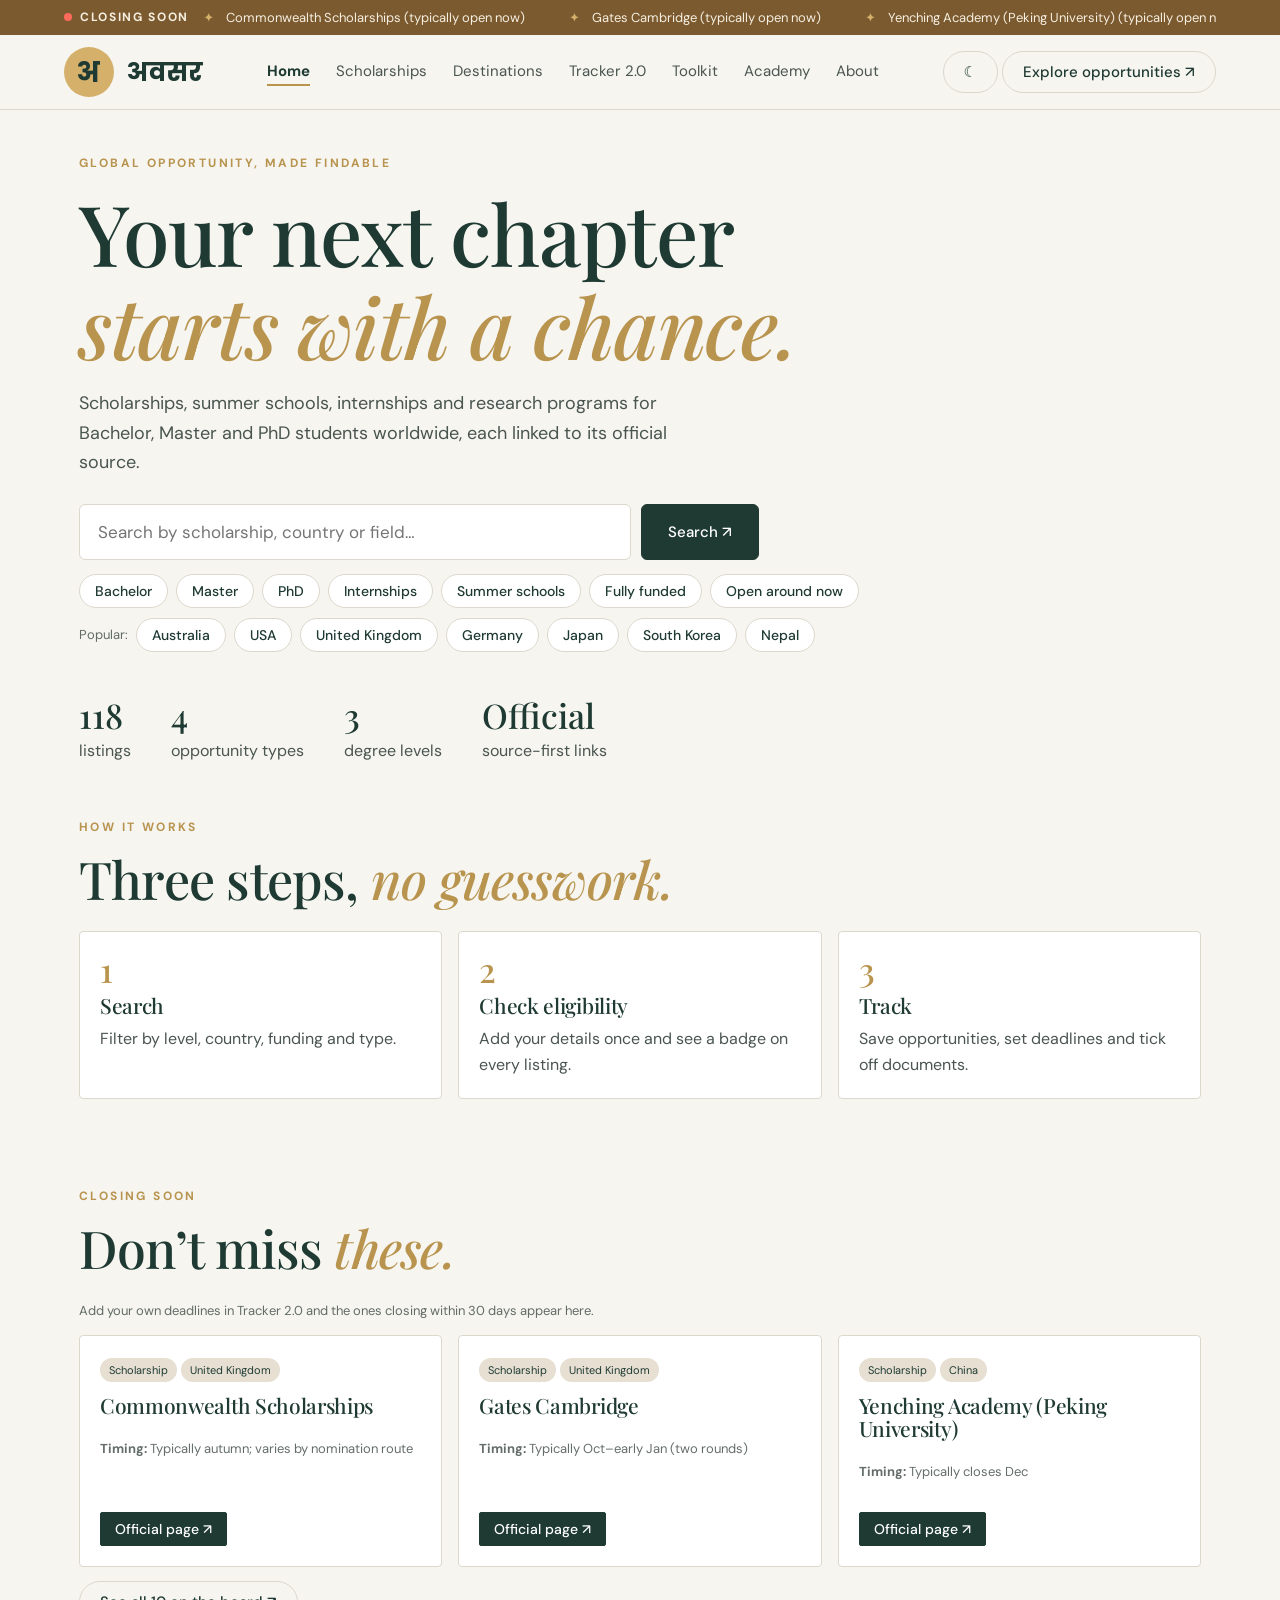
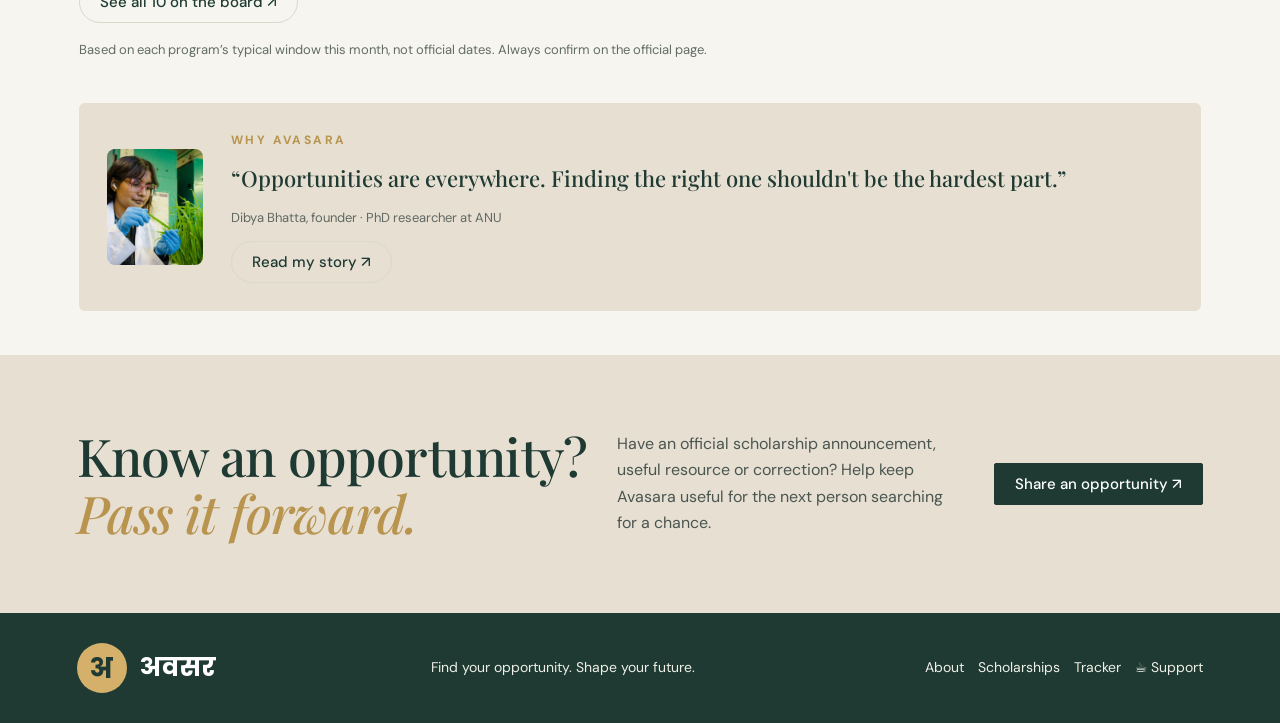
==== index.html @ f79c0e81 "Add files via upload" ====
<!DOCTYPE html>
<html lang="en"><head><meta charset="utf-8">
<meta name="viewport" content="width=device-width, initial-scale=1, viewport-fit=cover">
<meta name="description" content="Scholarships, summer schools, internships and research programs worldwide, linked to official sources.">
<meta name="theme-color" content="#1f3a33">
<meta property="og:title" content="Avasara — Find your opportunity">
<meta property="og:description" content="Scholarships, summer schools, internships and research programs worldwide, linked to official sources.">
<link rel="icon" href="data:image/svg+xml,%3Csvg xmlns=%27http://www.w3.org/2000/svg%27 viewBox=%270 0 100 100%27%3E%3Ccircle cx=%2750%27 cy=%2750%27 r=%2750%27 fill=%27%23d4b06a%27/%3E%3Ctext x=%2750%27 y=%2770%27 font-size=%2765%27 text-anchor=%27middle%27 fill=%27%231f3a33%27 font-weight=%27bold%27%3E%E0%A4%85%3C/text%3E%3C/svg%3E">
<title>Avasara — Find your opportunity</title>
<link rel="stylesheet" href="https://fonts.googleapis.com/css2?family=DM+Sans:wght@400;500;700&family=Playfair+Display:ital,wght@0,500;0,600;1,500;1,600&family=Poppins:wght@500;700&display=swap">
<link rel="stylesheet" href="style.css"></head>
<body data-page="home">
<script>
/*
 * Shared page frame: the "Closing soon" bar, header and footer.
 * Every page loads this file, so the menu is defined in one place.
 * To add a page, add a row to PAGES and create the matching .html file.
 */
(() => {
  const PAGES = [
    ["index.html", "Home", "home"],
    ["scholarships.html", "Scholarships", "scholarships"],
    ["destinations.html", "Destinations", "destinations"],
    ["tracker.html", "Tracker 2.0", "tracker"],
    ["toolkit.html", "Toolkit", "toolkit"],
    ["academy.html", "Academy", "academy"],
    ["about.html", "About", "about"],
  ];
  const current = document.body.dataset.page;
  const nav = PAGES.map(([href, label, key]) => `<a href="${href}"${key === current ? ' class="on" aria-current="page"' : ""}>${label}</a>`).join("");
  const logo = `<span class="mark">अ</span><span class="np">अवसर</span>`;

  document.body.insertAdjacentHTML("afterbegin", `
<div class="tick"><a href="index.html#soon"><span class="live"><i></i>Closing soon</span><span class="wrap"><span class="move" id="tickmove">Browse opportunities worldwide</span></span></a></div>
<header><a class="logo" href="index.html">${logo}</a>
<nav>${nav}</nav>
<span><button class="btn" id="th" aria-label="Toggle theme">☾</button> <a class="btn" href="scholarships.html">Explore opportunities ↗</a></span></header>`);

  document.addEventListener("DOMContentLoaded", () => {
    document.body.insertAdjacentHTML("beforeend", `
<footer><a class="logo" href="index.html" style="margin:0">${logo}</a><span>Find your opportunity. Shape your future.</span>
<span><a href="about.html">About</a><a href="scholarships.html">Scholarships</a><a href="tracker.html">Tracker</a><a href="https://buymeacoffee.com/dibyabhatta" target="_blank" rel="noopener">☕ Support</a></span></footer>`);
  });
})();
</script>
<div data-view="home">
<section><div class="eyebrow">Global opportunity, made findable</div>
<h1>Your next chapter<br><em>starts with a chance.</em></h1>
<p style="max-width:620px;font-size:18px">Scholarships, summer schools, internships and research programs for Bachelor, Master and PhD students worldwide, each linked to its official source.</p>
<form id="hform" class="hero-search" role="search"><input id="hq" type="search" placeholder="Search by scholarship, country or field…" aria-label="Search opportunities"><button class="btn dk" type="submit">Search ↗</button></form>
<div class="chips" aria-label="Quick filters">
<button class="chip" data-filter='{"level":"B"}'>Bachelor</button>
<button class="chip" data-filter='{"level":"M"}'>Master</button>
<button class="chip" data-filter='{"level":"P"}'>PhD</button>
<button class="chip" data-filter='{"type":"Internship"}'>Internships</button>
<button class="chip" data-filter='{"type":"Summer school"}'>Summer schools</button>
<button class="chip" data-filter='{"funding":"Fully funded"}'>Fully funded</button>
<button class="chip" data-filter='{"open":"1"}'>Open around now</button>
</div>
<div class="chips" aria-label="Popular destinations"><span class="note" style="align-self:center">Popular:</span>
<button class="chip" data-filter='{"country":"Australia"}'>Australia</button>
<button class="chip" data-filter='{"country":"USA"}'>USA</button>
<button class="chip" data-filter='{"country":"United Kingdom"}'>United Kingdom</button>
<button class="chip" data-filter='{"country":"Germany"}'>Germany</button>
<button class="chip" data-filter='{"country":"Japan"}'>Japan</button>
<button class="chip" data-filter='{"country":"South Korea"}'>South Korea</button>
<button class="chip" data-filter='{"country":"Nepal"}'>Nepal</button>
</div>
<div class="stats"><div><b id="n1">0</b>listings</div><div><b>4</b>opportunity types</div><div><b>3</b>degree levels</div><div><b>Official</b>source-first links</div></div></section>

<section style="padding-top:10px"><div class="eyebrow">How it works</div><h2>Three steps, <em>no guesswork.</em></h2><div class="grid steps">
<a class="card" href="scholarships.html"><span class="num">1</span><h3>Search</h3><p>Filter by level, country, funding and type.</p></a>
<a class="card" href="scholarships.html#match"><span class="num">2</span><h3>Check eligibility</h3><p>Add your details once and see a badge on every listing.</p></a>
<a class="card" href="tracker.html"><span class="num">3</span><h3>Track</h3><p>Save opportunities, set deadlines and tick off documents.</p></a>
</div></section>

<section id="soon" style="padding-bottom:20px"><div class="eyebrow">Closing soon</div><h2>Don’t miss <em>these.</em></h2>
<div id="soonmine"></div>
<div class="grid" id="soongrid"></div>
<p id="soonmore" style="margin-top:14px"></p>
<p class="note">Based on each program’s typical window this month, not official dates. Always confirm on the official page.</p></section>

<section style="padding-top:10px"><div class="teaser"><img class="teaser-photo" src="1O1A9320.jpeg" alt="Dibya Bhatta, founder of Avasara" onerror="this.style.display='none'">
<div><div class="eyebrow">Why Avasara</div><p class="teaser-quote">“Opportunities are everywhere. Finding the right one shouldn't be the hardest part.”</p>
<p class="note">Dibya Bhatta, founder · PhD researcher at ANU</p><a class="btn" href="about.html">Read my story ↗</a></div></div></section>
<div class="cta"><h2 style="margin:0">Know an opportunity?<br><em style="font-style:italic">Pass it forward.</em></h2>
<p style="max-width:480px">Have an official scholarship announcement, useful resource or correction? Help keep Avasara useful for the next person searching for a chance.</p>
<a class="btn dk js-submit" href="mailto:agridibu@gmail.com?subject=Avasara%20opportunity%20suggestion">Share an opportunity ↗</a></div>
</div>
<div data-view="scholarships">
<section id="board"><div class="eyebrow">Scholarships and programs</div><h2>Find what’s <em>next.</em></h2>
<details class="elig" id="match"><summary><b>Check my eligibility</b> <span class="note">optional: add your details to see a badge on every listing</span></summary>
<div class="filters" id="pf">
<select id="pn"><option value="">Citizenship…</option><option value="NP">Nepal</option><option value="IN">India</option><option value="CN">China</option><option value="BD">Bangladesh</option><option value="PK">Pakistan</option><option value="LK">Sri Lanka</option><option value="DEV">Australia, NZ, Canada, USA, UK or EU</option><option value="OTH">Other country</option></select>
<select id="pl2"><option value="">Level applying for…</option><option value="S">Grade 11–12</option><option value="B">Bachelor</option><option value="M">Master</option><option value="P">PhD</option></select>
<select id="pc"><option value="NP">Currently studying in Nepal</option><option value="OUT">Studying outside Nepal</option></select>
<select id="pd"><option value="Any">Any field</option><option>Medicine</option><option>Engineering</option><option>Agriculture</option><option>Forestry</option><option>Science</option><option>Business</option><option>Humanities</option><option>IT</option><option>Other</option></select>
<input id="pa" type="number" min="14" max="80" placeholder="Age" style="width:90px">
<select id="pe"><option value="">English test?</option><option value="yes">Yes (IELTS/TOEFL/PTE)</option><option value="no">Not yet</option></select>
<label style="display:flex;align-items:center;gap:6px"><input type="checkbox" id="hide"> Hide not eligible</label></div>
<p id="sum" class="note"></p></details>
<div class="filters"><input id="q" placeholder="Search name, country, keyword…">
<select id="ft"><option value="">All types</option><option>Scholarship</option><option>Research</option><option>Internship</option><option>Summer school</option></select>
<select id="fl"><option value="">All levels</option><option value="S">Grade 11–12</option><option value="B">Bachelor</option><option value="M">Master</option><option value="P">PhD</option></select>
<select id="fd"><option value="">All destinations</option></select>
<select id="ff"><option value="">Any funding</option><option>Fully funded</option><option>Partial</option><option>Paid</option><option>Varies</option></select>
<select id="fs"><option value="">All sources</option><option value="curated">Curated by Avasara</option><option value="community">Shared by community</option></select>
<label class="open-now"><input type="checkbox" id="fo"> Open around now</label>
<button class="btn" id="clr">Clear</button></div>
<p class="note" id="cnt"></p><div class="grid" id="grid"></div>
<p class="note">Listings are leads, not guarantees. “Timing” is the usual window or last confirmed cycle, so confirm the exact deadline on the official page, then add it in Tracker 2.0.</p>
<p>Know one we missed? <a class="btn js-submit" href="mailto:agridibu@gmail.com?subject=Avasara%20opportunity%20suggestion">Submit an opportunity ↗</a></p></section>
</div>
<div data-view="destinations">
<section id="unis"><div class="eyebrow">Go where your curiosity leads</div><h2>Explore by <em>destination.</em></h2>
<div class="tabs" id="tabs"></div><div class="uni" id="ul"></div><div class="tabs" id="dl" style="margin-top:22px"></div>
<p class="note">Lists show leading institutions with official sites (not every university). Use the buttons under each list to jump to scholarships for that country. Look for “scholarships”, “HDR”, “graduate research” or “international” on each site.</p></section>
<section id="portals" class="band"><div><div class="eyebrow">Official portals</div><h2>National <em>scholarship gateways.</em></h2><div class="uni" id="pl"></div></div></section>
</div>
<div data-view="tracker">
<section class="band" id="tracker"><div><div class="eyebrow">Avasara Tracker 2.0</div><h2>Deadlines first. <em>Nothing missed.</em></h2>
<p style="max-width:720px">Save any opportunity with ＋ Track. Set <b>your own deadline</b> (from the official page), tick off documents, and watch a live <b>Deadline Radar</b> and readiness score. Stored privately in your browser only.</p>
<p><span id="radar" class="note"></span></p>
<div class="scroll"><table class="trk"><thead><tr><th>Opportunity</th><th>Status</th><th>Deadline</th><th>Documents</th><th>Ready</th><th>Notes</th><th></th></tr></thead><tbody id="tb"></tbody></table></div>
<p><button class="btn" id="exp">Export CSV</button></p></div></section>
</div>
<div data-view="toolkit">
<section id="toolkit" class="band"><div>
<div class="eyebrow">Application toolkit</div><h2>Built for your <em>destination.</em></h2>
<p style="max-width:720px">Every country expects a different CV and a different tone in a first email. Pick a destination, fill in your details once, then download the CV and copy the email. Nothing is uploaded; your details stay in your browser.</p>
<div class="tabs" id="tktabs"><button class="btn on" data-tk="cv">CV builder</button><button class="btn" data-tk="em">Cold email templates</button></div>
<div id="tk-cv" class="tk"><div>
<label>Destination</label><select id="cvdest"></select><p id="cvtip" class="note"></p>
<label class="chk"><input type="checkbox" id="cvph"> Include photo</label>
<label class="chk"><input type="checkbox" id="cvpd"> Include date of birth and nationality</label>
<label>Photo file (optional, not saved)</label><input type="file" id="cvphoto" accept="image/*">
<div id="cvfields"></div></div>
<div><p><button class="btn dk" id="cvprint">Download PDF (print) ↗</button></p><div id="cvprev"></div>
<p class="note">In the print window choose “Save as PDF”. Conventions shown are typical; always follow the program’s own instructions.</p></div></div>
<div id="tk-em" class="tk" style="display:none"><div>
<label>Professor’s country</label><select id="emdest"></select>
<label>Type of email</label><select id="emtype"><option value="phd">PhD supervisor enquiry</option><option value="master">Master’s (research) enquiry</option><option value="intern">Summer research / internship</option><option value="follow">Follow-up (no reply yet)</option><option value="scholar">Scholarship eligibility question</option><option value="ref">Reference request to a referee</option></select>
<div id="emfields"></div></div>
<div><label>Your email (edit freely)</label><textarea id="emout" rows="14"></textarea>
<p><button class="btn dk" id="emcopy">Copy email</button> <button class="btn" id="emmail">Open in email app ↗</button></p>
<p class="note">Tips: keep it under 200 words, attach your CV as a PDF, mention one specific paper, and follow up once after 10–14 days. Replace every [bracket] before sending.</p></div></div>
</div></section>
</div>
<div data-view="academy">
<section id="academy"><div class="eyebrow">Avasara Academy</div><h2>Apply <em>smarter.</em></h2><div class="grid">
<div class="card"><div class="tags"><span>Step 1</span></div><h3>Check eligibility</h3><p>Citizenship, degree level, GPA, language score and field. Rule out mismatches before you write anything.</p></div>
<div class="card"><div class="tags"><span>Step 2</span></div><h3>Contact supervisors</h3><p>For PhD and research masters: 5–8 lines, specific research fit, your CV attached, one clear ask.</p></div>
<div class="card"><div class="tags"><span>Step 3</span></div><h3>Prove your English</h3><p>Most universities accept IELTS, TOEFL or PTE. Some waive it for prior English-medium study; confirm on the official page.</p></div>
<div class="card"><div class="tags"><span>Step 4</span></div><h3>Write your statement</h3><p>Why this field, what you have done, why this place, what you will do next. Specific beats impressive.</p></div>
<div class="card"><div class="tags"><span>Step 5</span></div><h3>Line up referees</h3><p>Ask 4–6 weeks ahead. Send your CV, the program details and the deadline.</p></div>
<div class="card"><div class="tags"><span>Know the terms</span></div><h3>RTP vs HDR</h3><p>In Australia, RTP is the government-funded place (fees and stipend). HDR means Higher Degree by Research (Masters by research or PhD). Most universities apply you for both at once.</p></div>
<div class="card"><div class="tags"><span>USA</span><span>PhD</span></div><h3>PhD in the USA</h3><p>Strong programs usually fund admitted PhD students with a stipend and tuition waiver, through assistantships or fellowships. You apply to the program, not to a separate scholarship. Ask about funding before you accept.</p></div>
<div class="card"><div class="tags"><span>USA</span><span>Master’s</span></div><h3>Master’s in the USA</h3><p>Funding is limited and mostly partial: departmental awards, merit aid and some assistantships. Check each department’s funding page and the deadline for aid, which can be earlier than admission.</p></div>
<div class="card"><div class="tags"><span>USA</span><span>Bachelor</span></div><h3>Bachelor’s in the USA</h3><p>International aid comes from the university and is usually decided at admission. A few, such as Harvard, MIT, Princeton, Yale and Amherst, say they are need-blind for internationals. Confirm the policy each year.</p></div>
</div></section>
</div>
<div data-view="about">
<section id="about">
  <div class="founder-layout">

    <aside class="founder-sidebar">
      <img src="1O1A9320.jpeg" alt="Dibya Bhatta, founder of Avasara" class="founder-photo" onerror="this.style.display='none'">
      <h3 class="founder-name">Dibya Bhatta</h3>
      <p class="founder-role">Founder of Avasara</p>
      <p class="founder-role">PhD Researcher · Australian National University</p>
    </aside>

    <div class="founder-story">
      <div class="eyebrow">A note from the founder</div>

      <h2>Why I started <em>Avasara.</em></h2>

      <p class="founder-lead">
        Opportunities are everywhere. Finding the right one
        shouldn't be the hardest part.
      </p>

      <p>
        I’m Dibya Bhatta, a PhD researcher at the Australian
        National University (ANU). Having experienced
        scholarship-supported study in South Korea and now
        continuing my academic journey at ANU, I understand
        how life-changing access to the right opportunity can be.
      </p>

      <p>
        I often shared scholarships and study opportunities
        on Facebook and LinkedIn. But useful information gets
        buried quickly in social media feeds. A scholarship
        posted today can be almost impossible to find tomorrow.
      </p>

      <p>
        That’s why I started Avasara: one place to discover
        scholarships, explore study destinations and find
        practical guidance for applying.
      </p>

      <p>
        My hope is that a student who has never heard of a
        particular country, university or funding opportunity
        can discover it here — and take a step towards a future
        they might not have thought possible.
      </p>

      <blockquote class="founder-quote">
        Avasara means opportunity. And everyone deserves
        the chance to find theirs.
      </blockquote>

      <p class="founder-signoff">
        Thank you for being part of this journey.
      </p>

      <div class="founder-contact">
        <p>If you want personal guidance with your application, you can reach me here.</p>
        <a class="btn"
           href="https://buymeacoffee.com/dibyabhatta/extras"
           target="_blank"
           rel="noopener">
          Get personal guidance ↗
        </a>
      </div>
    </div>

  </div>
</section>
<div class="cta"><h2 style="margin:0">Know an opportunity?<br><em style="font-style:italic">Pass it forward.</em></h2>
<p style="max-width:480px">Have an official scholarship announcement, useful resource or correction? Help keep Avasara useful for the next person searching for a chance.</p>
<a class="btn dk js-submit" href="mailto:agridibu@gmail.com?subject=Avasara%20opportunity%20suggestion">Share an opportunity ↗</a></div>

</div>
<script>
/*
 * AVASARA DATA — this is the file you edit to add or change content.
 *
 * opportunities: one object per listing
 *   type    : "Scholarship" | "Research" | "Internship" | "Summer school"
 *   levels  : "S" (Grade 11–12), "B" (Bachelor), "M" (Master), "P" (PhD)
 *   funding : "Fully funded" | "Partial" | "Paid" | "Varies"
 *   url     : always the official page
 * timing        : optional note shown on the card (exact listing name -> text)
 * rules         : optional eligibility rules used by the eligibility check
 *                 citizenships, excludedCitizenships (NP, IN, CN, BD, PK, LK, DEV, OTH),
 *                 fields, location ("NP" = studying in Nepal), maxAge (number or per level)
 * details       : optional extra text for the "Key details" panel (apply, when)
 * closingMonths : months [start, end] when a program is typically open (1–12)
 * Timing and months are typical windows, not official dates.
 */
const AVASARA = {
  opportunities: [
    {"name":"Chevening Scholarships","type":"Scholarship","levels":["M"],"country":"United Kingdom","funding":"Fully funded","url":"https://www.chevening.org"},
    {"name":"Commonwealth Scholarships","type":"Scholarship","levels":["M","P"],"country":"United Kingdom","funding":"Fully funded","url":"https://cscuk.fcdo.gov.uk"},
    {"name":"Gates Cambridge","type":"Scholarship","levels":["M","P"],"country":"United Kingdom","funding":"Fully funded","url":"https://www.gatescambridge.org"},
    {"name":"Rhodes Scholarship (Oxford)","type":"Scholarship","levels":["M","P"],"country":"United Kingdom","funding":"Fully funded","url":"https://www.rhodeshouse.ox.ac.uk"},
    {"name":"Clarendon Scholarships (Oxford)","type":"Scholarship","levels":["M","P"],"country":"United Kingdom","funding":"Fully funded","url":"https://www.ox.ac.uk/clarendon"},
    {"name":"LSE Summer Schools","type":"Summer school","levels":["B","M"],"country":"United Kingdom","funding":"Varies","url":"https://www.lse.ac.uk/study-at-lse/summer-schools"},
    {"name":"Fulbright Foreign Student Program","type":"Scholarship","levels":["M","P"],"country":"USA","funding":"Fully funded","url":"https://fulbrightprogram.org"},
    {"name":"Knight-Hennessy Scholars (Stanford)","type":"Scholarship","levels":["M","P"],"country":"USA","funding":"Fully funded","url":"https://knight-hennessy.stanford.edu"},
    {"name":"Hubert H. Humphrey Fellowship","type":"Scholarship","levels":["P"],"country":"USA","funding":"Fully funded","url":"https://www.humphreyfellowship.org"},
    {"name":"Harvard College Financial Aid (international applicants)","type":"Scholarship","levels":["B"],"country":"USA","funding":"Varies","url":"https://college.harvard.edu/financial-aid"},
    {"name":"MIT Financial Aid (international applicants)","type":"Scholarship","levels":["B"],"country":"USA","funding":"Varies","url":"https://mitadmissions.org/afford"},
    {"name":"Princeton Financial Aid (international applicants)","type":"Scholarship","levels":["B"],"country":"USA","funding":"Varies","url":"https://admission.princeton.edu/cost-aid"},
    {"name":"Yale Financial Aid (international applicants)","type":"Scholarship","levels":["B"],"country":"USA","funding":"Varies","url":"https://admissions.yale.edu/financial-aid"},
    {"name":"Stanford Financial Aid (international applicants)","type":"Scholarship","levels":["B"],"country":"USA","funding":"Varies","url":"https://financialaid.stanford.edu"},
    {"name":"Amherst College Financial Aid (international applicants)","type":"Scholarship","levels":["B"],"country":"USA","funding":"Varies","url":"https://www.amherst.edu/admission"},
    {"name":"EducationUSA Funding Guide","type":"Scholarship","levels":["B","M","P"],"country":"USA","funding":"Varies","url":"https://educationusa.state.gov"},
    {"name":"Vanier Canada Graduate Scholarships","type":"Scholarship","levels":["P"],"country":"Canada","funding":"Fully funded","url":"https://vanier.gc.ca"},
    {"name":"Lester B. Pearson Scholarship (Toronto)","type":"Scholarship","levels":["B"],"country":"Canada","funding":"Fully funded","url":"https://www.utoronto.ca/pearson"},
    {"name":"Mitacs Globalink Research Internship","type":"Internship","levels":["B"],"country":"Canada","funding":"Fully funded","url":"https://www.mitacs.ca/our-programs/globalink-research-internship-students/"},
    {"name":"EduCanada Scholarships","type":"Scholarship","levels":["B","M","P"],"country":"Canada","funding":"Varies","url":"https://www.educanada.ca/scholarships-bourses"},
    {"name":"Australia Awards Scholarships","type":"Scholarship","levels":["M","P"],"country":"Australia","funding":"Fully funded","url":"https://www.dfat.gov.au/people-to-people/australia-awards"},
    {"name":"Research Training Program (RTP) — Australian Government","type":"Scholarship","levels":["M","P"],"country":"Australia","funding":"Fully funded","url":"https://www.education.gov.au/research-block-grants/research-training-program"},
    {"name":"ANU HDR Scholarships (incl. RTP, stipend + fees)","type":"Scholarship","levels":["M","P"],"country":"Australia","funding":"Fully funded","url":"https://www.anu.edu.au/study/scholarships"},
    {"name":"University of Sydney HDR Scholarships (RTP & international)","type":"Scholarship","levels":["M","P"],"country":"Australia","funding":"Fully funded","url":"https://www.sydney.edu.au/scholarships"},
    {"name":"UNSW Scientia & HDR Scholarships","type":"Scholarship","levels":["M","P"],"country":"Australia","funding":"Fully funded","url":"https://www.unsw.edu.au/research/hdr/scholarships"},
    {"name":"University of Melbourne Graduate Research Scholarships","type":"Scholarship","levels":["M","P"],"country":"Australia","funding":"Fully funded","url":"https://scholarships.unimelb.edu.au"},
    {"name":"University of Queensland HDR Scholarships","type":"Scholarship","levels":["M","P"],"country":"Australia","funding":"Fully funded","url":"https://scholarships.uq.edu.au"},
    {"name":"Monash Graduate Research Scholarships","type":"Scholarship","levels":["M","P"],"country":"Australia","funding":"Fully funded","url":"https://www.monash.edu/graduate-research/future-students/scholarships"},
    {"name":"CSIRO Postgraduate Studentships & Top-Up","type":"Scholarship","levels":["M","P"],"country":"Australia","funding":"Paid","url":"https://www.csiro.au/en/work-with-us/study-with-us"},
    {"name":"CSIRO Vacation & Student Programs","type":"Internship","levels":["B","M"],"country":"Australia","funding":"Paid","url":"https://www.csiro.au/en/careers/student-programs"},
    {"name":"Destination Australia","type":"Scholarship","levels":["B","M","P"],"country":"Australia","funding":"Partial","url":"https://www.education.gov.au/destination-australia"},
    {"name":"ANU Summer Research Scholarships","type":"Research","levels":["B","M"],"country":"Australia","funding":"Paid","url":"https://www.anu.edu.au/study/scholarships"},
    {"name":"NZ Scholarships (MFAT)","type":"Scholarship","levels":["M","P"],"country":"New Zealand","funding":"Fully funded","url":"https://www.mfat.govt.nz/en/aid-and-development/scholarships"},
    {"name":"University of Auckland Scholarships","type":"Scholarship","levels":["B","M","P"],"country":"New Zealand","funding":"Varies","url":"https://www.auckland.ac.nz/en/study/scholarships-and-awards.html"},
    {"name":"University of Otago Scholarships","type":"Scholarship","levels":["B","M","P"],"country":"New Zealand","funding":"Varies","url":"https://www.otago.ac.nz/study/scholarships"},
    {"name":"Victoria University of Wellington Scholarships","type":"Scholarship","levels":["B","M","P"],"country":"New Zealand","funding":"Varies","url":"https://www.wgtn.ac.nz/scholarships"},
    {"name":"Royal Society Te Apārangi Funding","type":"Research","levels":["P"],"country":"New Zealand","funding":"Varies","url":"https://www.royalsociety.org.nz"},
    {"name":"Global Korea Scholarship (GKS)","type":"Scholarship","levels":["B","M","P"],"country":"South Korea","funding":"Fully funded","url":"https://www.studyinkorea.go.kr"},
    {"name":"KAIST International Admissions & Scholarships","type":"Scholarship","levels":["B","M","P"],"country":"South Korea","funding":"Fully funded","url":"https://admission.kaist.ac.kr"},
    {"name":"Yonsei Summer School","type":"Summer school","levels":["B","M"],"country":"South Korea","funding":"Varies","url":"https://summer.yonsei.ac.kr"},
    {"name":"MEXT Japanese Government Scholarship","type":"Scholarship","levels":["B","M","P"],"country":"Japan","funding":"Fully funded","url":"https://www.studyinjapan.go.jp"},
    {"name":"JASSO Scholarships & Exchange","type":"Scholarship","levels":["B","M"],"country":"Japan","funding":"Partial","url":"https://www.jasso.go.jp/en/ryugaku/"},
    {"name":"ADB-Japan Scholarship Program","type":"Scholarship","levels":["M"],"country":"Japan","funding":"Fully funded","url":"https://www.adb.org/work-with-us/careers/japan-scholarship-program"},
    {"name":"CSC Chinese Government Scholarship","type":"Scholarship","levels":["B","M","P"],"country":"China","funding":"Fully funded","url":"https://www.csc.edu.cn/laihua"},
    {"name":"Schwarzman Scholars (Tsinghua)","type":"Scholarship","levels":["M"],"country":"China","funding":"Fully funded","url":"https://www.schwarzmanscholars.org"},
    {"name":"Yenching Academy (Peking University)","type":"Scholarship","levels":["M"],"country":"China","funding":"Fully funded","url":"https://yenchingacademy.pku.edu.cn"},
    {"name":"ICCR Scholarships (India)","type":"Scholarship","levels":["B","M","P"],"country":"India","funding":"Fully funded","url":"https://www.iccr.gov.in"},
    {"name":"Study in India Portal","type":"Scholarship","levels":["B","M","P"],"country":"India","funding":"Varies","url":"https://studyinindia.gov.in"},
    {"name":"Ministry of Education, Nepal — Scholarships","type":"Scholarship","levels":["B","M","P"],"country":"Nepal","funding":"Varies","url":"https://moest.gov.np"},
    {"name":"Kathmandu Metropolitan City (KMC) Grade 11–12 Scholarship Exam","type":"Scholarship","levels":["S"],"country":"Nepal","funding":"Fully funded","url":"https://entrance.kathmandu.gov.np"},
    {"name":"Mahatma Gandhi Scholarship Scheme (Embassy of India, Kathmandu)","type":"Scholarship","levels":["S"],"country":"Nepal","funding":"Partial","url":"https://www.indembkathmandu.gov.in"},
    {"name":"Golden Jubilee Scholarship Scheme (Embassy of India, Kathmandu)","type":"Scholarship","levels":["B"],"country":"Nepal","funding":"Partial","url":"https://www.indembkathmandu.gov.in"},
    {"name":"MBBS & BDS Scholarship Seats — Medical Education Commission (Medicine)","type":"Scholarship","levels":["B"],"country":"Nepal","funding":"Fully funded","url":"https://mec.gov.np"},
    {"name":"MoEST Scholarships Abroad — MBBS, Engineering, Pharmacy (Bangladesh, Pakistan, Egypt & more)","type":"Scholarship","levels":["B"],"country":"Nepal","funding":"Fully funded","url":"https://moest.gov.np"},
    {"name":"UGC Nepal Scholarships (MBBS/BE for low-income groups, MPhil & PhD fellowships)","type":"Scholarship","levels":["B","M","P"],"country":"Nepal","funding":"Varies","url":"https://www.ugcnepal.edu.np"},
    {"name":"IOE Tribhuvan Scholarships & Quotas (Engineering, Architecture)","type":"Scholarship","levels":["B"],"country":"Nepal","funding":"Partial","url":"https://tcioe.edu.np/admissions/scholarships"},
    {"name":"IAAS Tribhuvan Scholarships (Agriculture & Animal Science)","type":"Scholarship","levels":["B","M"],"country":"Nepal","funding":"Varies","url":"https://iaas.edu.np"},
    {"name":"AFU Scholarships — Agriculture & Forestry University (Agriculture, Forestry, Veterinary)","type":"Scholarship","levels":["B","M","P"],"country":"Nepal","funding":"Varies","url":"https://www.afu.edu.np"},
    {"name":"IOF Tribhuvan Scholarships — Institute of Forestry, Pokhara (Forestry; also student research grants)","type":"Scholarship","levels":["B","M"],"country":"Nepal","funding":"Varies","url":"https://www.iofpc.edu.np"},
    {"name":"Kathmandu University Scholarships (Engineering, Science, Management, Medicine)","type":"Scholarship","levels":["B","M","P"],"country":"Nepal","funding":"Varies","url":"https://ku.edu.np"},
    {"name":"Pokhara University Scholarships (Engineering, Health, Management)","type":"Scholarship","levels":["B","M"],"country":"Nepal","funding":"Varies","url":"https://pu.edu.np"},
    {"name":"Tribhuvan University Scholarships & Quotas (all faculties)","type":"Scholarship","levels":["B","M","P"],"country":"Nepal","funding":"Varies","url":"https://tu.edu.np"},
    {"name":"Embassy of India — Engineering & Medical seats in India (Self Finance Scheme)","type":"Scholarship","levels":["B"],"country":"Nepal","funding":"Varies","url":"https://www.indembkathmandu.gov.in"},
    {"name":"Embassy of India — Masters scholarships (Homi Bhabha Engineering, Nepal Aid Fund Agriculture)","type":"Scholarship","levels":["M"],"country":"Nepal","funding":"Varies","url":"https://www.indembkathmandu.gov.in"},
    {"name":"NAST PhD Fellowship (Science & Technology)","type":"Research","levels":["P"],"country":"Nepal","funding":"Paid","url":"https://nast.gov.np"},
    {"name":"Embassy of India Kathmandu — Scholarships for Nepali students","type":"Scholarship","levels":["B","M","P"],"country":"Nepal","funding":"Varies","url":"https://www.indembkathmandu.gov.in"},
    {"name":"DAAD Scholarships Germany","type":"Scholarship","levels":["M","P"],"country":"Germany","funding":"Fully funded","url":"https://www.daad.de/en/"},
    {"name":"DAAD RISE Germany","type":"Internship","levels":["B"],"country":"Germany","funding":"Paid","url":"https://www.daad.de/rise"},
    {"name":"Erasmus Mundus Joint Masters","type":"Scholarship","levels":["M"],"country":"Europe","funding":"Fully funded","url":"https://erasmus-plus.ec.europa.eu/opportunities/opportunities-for-individuals/students/erasmus-mundus-joint-masters"},
    {"name":"Marie Skłodowska-Curie Actions","type":"Research","levels":["P"],"country":"Europe","funding":"Paid","url":"https://marie-sklodowska-curie-actions.ec.europa.eu"},
    {"name":"CERN Summer Student Programme","type":"Internship","levels":["B","M"],"country":"Switzerland","funding":"Paid","url":"https://careers.cern/summer"},
    {"name":"Swiss Government Excellence Scholarships","type":"Scholarship","levels":["P"],"country":"Switzerland","funding":"Fully funded","url":"https://www.sbfi.admin.ch/scholarships_eu"},
    {"name":"Eiffel Excellence Scholarship","type":"Scholarship","levels":["M","P"],"country":"France","funding":"Fully funded","url":"https://www.campusfrance.org/en/eiffel-scholarship-program-of-excellence"},
    {"name":"Swedish Institute Scholarships","type":"Scholarship","levels":["M"],"country":"Sweden","funding":"Fully funded","url":"https://si.se/en/apply/scholarships/"},
    {"name":"Holland Scholarship","type":"Scholarship","levels":["B","M"],"country":"Netherlands","funding":"Partial","url":"https://www.studyinholland.nl/finances/holland-scholarship"},
    {"name":"Study in Denmark — Scholarships","type":"Scholarship","levels":["B","M","P"],"country":"Denmark","funding":"Varies","url":"https://studyindenmark.dk/study-options/tuition-fees-scholarships"},
    {"name":"Study in Finland — Scholarships","type":"Scholarship","levels":["B","M","P"],"country":"Finland","funding":"Varies","url":"https://www.studyinfinland.fi/scholarships"},
    {"name":"Stipendium Hungaricum","type":"Scholarship","levels":["B","M","P"],"country":"Hungary","funding":"Fully funded","url":"https://stipendiumhungaricum.hu"},
    {"name":"Study in Italy — Scholarships","type":"Scholarship","levels":["B","M","P"],"country":"Italy","funding":"Varies","url":"https://studyinitaly.esteri.it"},
    {"name":"OeAD Scholarships Austria","type":"Scholarship","levels":["B","M","P"],"country":"Austria","funding":"Varies","url":"https://oead.at/en"},
    {"name":"Government of Ireland Scholarships (HEA)","type":"Scholarship","levels":["M","P"],"country":"Ireland","funding":"Fully funded","url":"https://hea.ie/policy/international/"},
    {"name":"NAWA Poland","type":"Scholarship","levels":["B","M","P"],"country":"Poland","funding":"Varies","url":"https://nawa.gov.pl/en"},
    {"name":"Study in Czechia","type":"Scholarship","levels":["B","M","P"],"country":"Czechia","funding":"Varies","url":"https://www.studyin.cz"},
    {"name":"Türkiye Scholarships","type":"Scholarship","levels":["B","M","P"],"country":"Türkiye","funding":"Fully funded","url":"https://turkiyeburslari.gov.tr"},
    {"name":"Russian Government Scholarship (Quota)","type":"Scholarship","levels":["B","M","P"],"country":"Russia","funding":"Fully funded","url":"https://education-in-russia.com"},
    {"name":"Aga Khan Foundation International Scholarship","type":"Scholarship","levels":["M","P"],"country":"Global","funding":"Partial","url":"https://www.akdn.org/our-agencies/aga-khan-foundation/international-scholarship-programme"},
    {"name":"Cambridge Trust Scholarships","type":"Scholarship","levels":["M","P"],"country":"United Kingdom","funding":"Fully funded","url":"https://www.cambridgetrust.org"},
    {"name":"GREAT Scholarships (British Council)","type":"Scholarship","levels":["M"],"country":"United Kingdom","funding":"Partial","url":"https://study-uk.britishcouncil.org/scholarships-funding/great-scholarships"},
    {"name":"Edinburgh Postgraduate Funding","type":"Scholarship","levels":["M","P"],"country":"United Kingdom","funding":"Varies","url":"https://www.ed.ac.uk/student-funding/postgraduate"},
    {"name":"Imperial College Fees & Funding","type":"Scholarship","levels":["M","P"],"country":"United Kingdom","funding":"Varies","url":"https://www.imperial.ac.uk/study/pg/fees-and-funding/"},
    {"name":"Rotary Peace Fellowships","type":"Scholarship","levels":["M"],"country":"Global","funding":"Fully funded","url":"https://www.rotary.org/en/our-programs/peace-fellowships"},
    {"name":"Joint Japan/World Bank Graduate Scholarship Program","type":"Scholarship","levels":["M"],"country":"Global","funding":"Fully funded","url":"https://www.worldbank.org/en/programs/scholarships"},
    {"name":"AAUW International Fellowships (women)","type":"Scholarship","levels":["M","P"],"country":"USA","funding":"Partial","url":"https://www.aauw.org"},
    {"name":"Taiwan MOE Scholarship","type":"Scholarship","levels":["B","M","P"],"country":"Taiwan","funding":"Fully funded","url":"https://taiwanscholarship.moe.gov.tw"},
    {"name":"Singapore A*STAR Graduate Scholarships (incl. SINGA)","type":"Scholarship","levels":["P"],"country":"Singapore","funding":"Fully funded","url":"https://www.a-star.edu.sg/Scholarships"},
    {"name":"NUS Scholarships","type":"Scholarship","levels":["B","M","P"],"country":"Singapore","funding":"Varies","url":"https://www.nus.edu.sg/oam/scholarships"},
    {"name":"Hong Kong PhD Fellowship Scheme","type":"Scholarship","levels":["P"],"country":"Hong Kong","funding":"Fully funded","url":"https://cerg1.ugc.edu.hk/hkpfs/index.html"},
    {"name":"KOICA Scholarship (Korea)","type":"Scholarship","levels":["M"],"country":"South Korea","funding":"Fully funded","url":"https://www.koica.go.kr"},
    {"name":"ACIAR John Allwright Fellowships (Agriculture)","type":"Scholarship","levels":["M","P"],"country":"Australia","funding":"Fully funded","url":"https://www.aciar.gov.au"},
    {"name":"Study Australia Scholarship Finder","type":"Scholarship","levels":["B","M","P"],"country":"Australia","funding":"Varies","url":"https://www.studyaustralia.gov.au"},
    {"name":"University of Canterbury Scholarships","type":"Scholarship","levels":["B","M","P"],"country":"New Zealand","funding":"Varies","url":"https://www.canterbury.ac.nz/study/scholarships"},
    {"name":"Heinrich Böll Foundation Scholarships","type":"Scholarship","levels":["M","P"],"country":"Germany","funding":"Fully funded","url":"https://www.boell.de/en"},
    {"name":"Visegrad Scholarships","type":"Scholarship","levels":["M","P"],"country":"Europe","funding":"Partial","url":"https://www.visegradfund.org"},
    {"name":"Google Summer of Code","type":"Internship","levels":["B","M","P"],"country":"Global","funding":"Paid","url":"https://summerofcode.withgoogle.com"},
    {"name":"IAESTE Internships","type":"Internship","levels":["B","M"],"country":"Global","funding":"Paid","url":"https://iaeste.org"},
    {"name":"Harvard Summer School","type":"Summer school","levels":["B"],"country":"USA","funding":"Varies","url":"https://summer.harvard.edu"},
    {"name":"IMF Internship Program","type":"Internship","levels":["M","P"],"country":"Global","funding":"Paid","url":"https://www.imf.org/en/About/Recruitment"},
    {"name":"WHO Internship Programme","type":"Internship","levels":["B","M","P"],"country":"Global","funding":"Varies","url":"https://www.who.int/careers"},
    {"name":"FAO Internships","type":"Internship","levels":["B","M","P"],"country":"Global","funding":"Varies","url":"https://www.fao.org/employment"},
    {"name":"FindAPhD — PhD project & funding search","type":"Research","levels":["P"],"country":"Global","funding":"Varies","url":"https://www.findaphd.com"},
    {"name":"EURAXESS — PhD & research positions","type":"Research","levels":["P"],"country":"Europe","funding":"Paid","url":"https://euraxess.ec.europa.eu"},
    {"name":"jobs.ac.uk — PhD studentships & research jobs","type":"Research","levels":["P"],"country":"United Kingdom","funding":"Varies","url":"https://www.jobs.ac.uk"},
    {"name":"Academic Positions — PhD & research jobs","type":"Research","levels":["P"],"country":"Global","funding":"Paid","url":"https://academicpositions.com"},
    {"name":"United Nations Internships","type":"Internship","levels":["B","M","P"],"country":"Global","funding":"Varies","url":"https://careers.un.org"},
    {"name":"World Bank Internship Program","type":"Internship","levels":["M","P"],"country":"Global","funding":"Paid","url":"https://www.worldbank.org/en/about/careers/programs-and-internships"},
    {"name":"UNESCO Internships","type":"Internship","levels":["B","M","P"],"country":"Global","funding":"Varies","url":"https://www.unesco.org/en/internships"},
    {"name":"OECD Internships","type":"Internship","levels":["M","P"],"country":"Global","funding":"Paid","url":"https://www.oecd.org/en/about/careers.html"},
    {"name":"EMBL Training & PhD","type":"Research","levels":["M","P"],"country":"Europe","funding":"Paid","url":"https://www.embl.org"}
  ],

  universities: {
    "Australia — Go8": [
      {"name":"ANU","url":"https://www.anu.edu.au"},
      {"name":"Sydney","url":"https://www.sydney.edu.au"},
      {"name":"UNSW","url":"https://www.unsw.edu.au"},
      {"name":"Melbourne","url":"https://www.unimelb.edu.au"},
      {"name":"Queensland","url":"https://www.uq.edu.au"},
      {"name":"Monash","url":"https://www.monash.edu"},
      {"name":"Adelaide","url":"https://www.adelaide.edu.au"},
      {"name":"UWA","url":"https://www.uwa.edu.au"}
    ],
    "Australia — Other": [
      {"name":"UTS","url":"https://www.uts.edu.au"},
      {"name":"RMIT","url":"https://www.rmit.edu.au"},
      {"name":"Macquarie","url":"https://www.mq.edu.au"},
      {"name":"QUT","url":"https://www.qut.edu.au"},
      {"name":"Deakin","url":"https://www.deakin.edu.au"},
      {"name":"Curtin","url":"https://www.curtin.edu.au"},
      {"name":"Griffith","url":"https://www.griffith.edu.au"},
      {"name":"Newcastle","url":"https://www.newcastle.edu.au"},
      {"name":"UTAS","url":"https://www.utas.edu.au"},
      {"name":"James Cook","url":"https://www.jcu.edu.au"},
      {"name":"Wollongong","url":"https://www.uow.edu.au"},
      {"name":"Canberra","url":"https://www.canberra.edu.au"},
      {"name":"Flinders","url":"https://www.flinders.edu.au"}
    ],
    "New Zealand": [
      {"name":"Auckland","url":"https://www.auckland.ac.nz"},
      {"name":"Otago","url":"https://www.otago.ac.nz"},
      {"name":"Victoria Wellington","url":"https://www.wgtn.ac.nz"},
      {"name":"Canterbury","url":"https://www.canterbury.ac.nz"},
      {"name":"Massey","url":"https://www.massey.ac.nz"},
      {"name":"Waikato","url":"https://www.waikato.ac.nz"},
      {"name":"AUT","url":"https://www.aut.ac.nz"},
      {"name":"Lincoln","url":"https://www.lincoln.ac.nz"}
    ],
    "South Korea": [
      {"name":"Seoul National","url":"https://www.snu.ac.kr"},
      {"name":"KAIST","url":"https://www.kaist.ac.kr"},
      {"name":"POSTECH","url":"https://www.postech.ac.kr"},
      {"name":"Yonsei","url":"https://www.yonsei.ac.kr"},
      {"name":"Korea University","url":"https://www.korea.edu"},
      {"name":"Sungkyunkwan","url":"https://www.skku.edu"},
      {"name":"Hanyang","url":"https://www.hanyang.ac.kr"},
      {"name":"UNIST","url":"https://www.unist.ac.kr"},
      {"name":"GIST","url":"https://www.gist.ac.kr"},
      {"name":"DGIST","url":"https://www.dgist.ac.kr"},
      {"name":"Kyung Hee","url":"https://www.khu.ac.kr"},
      {"name":"Ewha","url":"https://www.ewha.ac.kr"},
      {"name":"Sogang","url":"https://www.sogang.ac.kr"},
      {"name":"Chung-Ang","url":"https://www.cau.ac.kr"},
      {"name":"Pusan National","url":"https://www.pusan.ac.kr"},
      {"name":"Chonnam National","url":"https://www.jnu.ac.kr"}
    ],
    "Japan": [
      {"name":"Tokyo","url":"https://www.u-tokyo.ac.jp"},
      {"name":"Kyoto","url":"https://www.kyoto-u.ac.jp"},
      {"name":"Osaka","url":"https://www.osaka-u.ac.jp"},
      {"name":"Tohoku","url":"https://www.tohoku.ac.jp"},
      {"name":"Nagoya","url":"https://www.nagoya-u.ac.jp"},
      {"name":"Kyushu","url":"https://www.kyushu-u.ac.jp"},
      {"name":"Hokkaido","url":"https://www.hokudai.ac.jp"},
      {"name":"Tokyo Tech","url":"https://www.titech.ac.jp"},
      {"name":"Waseda","url":"https://www.waseda.jp"},
      {"name":"Keio","url":"https://www.keio.ac.jp"},
      {"name":"Tsukuba","url":"https://www.tsukuba.ac.jp"},
      {"name":"Hiroshima","url":"https://www.hiroshima-u.ac.jp"},
      {"name":"Kobe","url":"https://www.kobe-u.ac.jp"},
      {"name":"APU","url":"https://www.apu.ac.jp"},
      {"name":"Sophia","url":"https://www.sophia.ac.jp"},
      {"name":"OIST","url":"https://www.oist.jp"}
    ],
    "United Kingdom": [
      {"name":"Oxford","url":"https://www.ox.ac.uk"},
      {"name":"Cambridge","url":"https://www.cam.ac.uk"},
      {"name":"Imperial","url":"https://www.imperial.ac.uk"},
      {"name":"UCL","url":"https://www.ucl.ac.uk"},
      {"name":"LSE","url":"https://www.lse.ac.uk"},
      {"name":"Edinburgh","url":"https://www.ed.ac.uk"},
      {"name":"King's College London","url":"https://www.kcl.ac.uk"},
      {"name":"Manchester","url":"https://www.manchester.ac.uk"},
      {"name":"Warwick","url":"https://www.warwick.ac.uk"},
      {"name":"Bristol","url":"https://www.bristol.ac.uk"},
      {"name":"Glasgow","url":"https://www.gla.ac.uk"},
      {"name":"Durham","url":"https://www.durham.ac.uk"}
    ],
    "USA": [
      {"name":"MIT","url":"https://www.mit.edu"},
      {"name":"Harvard","url":"https://www.harvard.edu"},
      {"name":"Stanford","url":"https://www.stanford.edu"},
      {"name":"Caltech","url":"https://www.caltech.edu"},
      {"name":"Princeton","url":"https://www.princeton.edu"},
      {"name":"Yale","url":"https://www.yale.edu"},
      {"name":"Columbia","url":"https://www.columbia.edu"},
      {"name":"UChicago","url":"https://www.uchicago.edu"},
      {"name":"UC Berkeley","url":"https://www.berkeley.edu"},
      {"name":"Cornell","url":"https://www.cornell.edu"},
      {"name":"Johns Hopkins","url":"https://www.jhu.edu"},
      {"name":"Michigan","url":"https://www.umich.edu"},
      {"name":"Carnegie Mellon","url":"https://www.cmu.edu"},
      {"name":"Penn","url":"https://www.upenn.edu"}
    ],
    "USA — Graduate funding": [
      {"name":"MIT","url":"https://oge.mit.edu"},
      {"name":"Harvard GSAS","url":"https://gsas.harvard.edu"},
      {"name":"Stanford Graduate Admissions","url":"https://gradadmissions.stanford.edu"},
      {"name":"Princeton Graduate School","url":"https://gradschool.princeton.edu"},
      {"name":"Yale Graduate School","url":"https://gsas.yale.edu"},
      {"name":"Columbia GSAS","url":"https://gsas.columbia.edu"},
      {"name":"UChicago Graduate Admissions","url":"https://grad.uchicago.edu"},
      {"name":"UC Berkeley Graduate Division","url":"https://grad.berkeley.edu"},
      {"name":"Cornell Graduate School","url":"https://gradschool.cornell.edu"},
      {"name":"Michigan Rackham","url":"https://rackham.umich.edu"},
      {"name":"Caltech Graduate Studies","url":"https://www.gradoffice.caltech.edu"},
      {"name":"UCLA Graduate Division","url":"https://grad.ucla.edu"},
      {"name":"UC San Diego Graduate","url":"https://grad.ucsd.edu"},
      {"name":"UT Austin Graduate School","url":"https://gradschool.utexas.edu"},
      {"name":"Georgia Tech Graduate","url":"https://grad.gatech.edu"},
      {"name":"Washington Graduate School","url":"https://grad.uw.edu"},
      {"name":"Illinois Graduate College","url":"https://grad.illinois.edu"},
      {"name":"Wisconsin–Madison Graduate School","url":"https://grad.wisc.edu"},
      {"name":"Purdue Graduate School","url":"https://www.purdue.edu/gradschool"},
      {"name":"Duke Graduate School","url":"https://gradschool.duke.edu"},
      {"name":"Northwestern TGS","url":"https://www.tgs.northwestern.edu"}
    ],
    "Canada": [
      {"name":"Toronto","url":"https://www.utoronto.ca"},
      {"name":"UBC","url":"https://www.ubc.ca"},
      {"name":"McGill","url":"https://www.mcgill.ca"},
      {"name":"Alberta","url":"https://www.ualberta.ca"},
      {"name":"Waterloo","url":"https://www.uwaterloo.ca"},
      {"name":"McMaster","url":"https://www.mcmaster.ca"},
      {"name":"Montréal","url":"https://www.umontreal.ca"},
      {"name":"Queen's","url":"https://www.queensu.ca"},
      {"name":"Western","url":"https://www.uwo.ca"},
      {"name":"Calgary","url":"https://www.ucalgary.ca"}
    ],
    "China": [
      {"name":"Tsinghua","url":"https://www.tsinghua.edu.cn"},
      {"name":"Peking","url":"https://www.pku.edu.cn"},
      {"name":"Fudan","url":"https://www.fudan.edu.cn"},
      {"name":"Zhejiang","url":"https://www.zju.edu.cn"},
      {"name":"Shanghai Jiao Tong","url":"https://www.sjtu.edu.cn"},
      {"name":"USTC","url":"https://www.ustc.edu.cn"},
      {"name":"Nanjing","url":"https://www.nju.edu.cn"},
      {"name":"Wuhan","url":"https://www.whu.edu.cn"}
    ],
    "India & Nepal": [
      {"name":"IIT Bombay","url":"https://www.iitb.ac.in"},
      {"name":"IIT Delhi","url":"https://www.iitd.ac.in"},
      {"name":"IISc Bangalore","url":"https://www.iisc.ac.in"},
      {"name":"JNU","url":"https://www.jnu.ac.in"},
      {"name":"Delhi University","url":"https://www.du.ac.in"},
      {"name":"BHU","url":"https://www.bhu.ac.in"},
      {"name":"Tribhuvan University","url":"https://www.tu.edu.np"},
      {"name":"Kathmandu University","url":"https://www.ku.edu.np"},
      {"name":"Pokhara University","url":"https://www.pu.edu.np"}
    ],
    "Germany": [
      {"name":"TU Munich","url":"https://www.tum.de"},
      {"name":"LMU Munich","url":"https://www.lmu.de"},
      {"name":"Heidelberg","url":"https://www.uni-heidelberg.de"},
      {"name":"Humboldt Berlin","url":"https://www.hu-berlin.de"},
      {"name":"FU Berlin","url":"https://www.fu-berlin.de"},
      {"name":"TU Berlin","url":"https://www.tu-berlin.de"},
      {"name":"RWTH Aachen","url":"https://www.rwth-aachen.de"},
      {"name":"KIT","url":"https://www.kit.edu"},
      {"name":"Freiburg","url":"https://www.uni-freiburg.de"}
    ],
    "Switzerland & Austria": [
      {"name":"ETH Zurich","url":"https://www.ethz.ch"},
      {"name":"EPFL","url":"https://www.epfl.ch"},
      {"name":"Zurich","url":"https://www.uzh.ch"},
      {"name":"Geneva","url":"https://www.unige.ch"},
      {"name":"Bern","url":"https://www.unibe.ch"},
      {"name":"Vienna","url":"https://www.univie.ac.at"},
      {"name":"TU Wien","url":"https://www.tuwien.ac.at"},
      {"name":"Graz","url":"https://www.uni-graz.at"},
      {"name":"Innsbruck","url":"https://www.uibk.ac.at"}
    ],
    "France & Benelux": [
      {"name":"Sorbonne","url":"https://www.sorbonne-universite.fr"},
      {"name":"PSL","url":"https://www.psl.eu"},
      {"name":"Paris-Saclay","url":"https://www.universite-paris-saclay.fr"},
      {"name":"Sciences Po","url":"https://www.sciencespo.fr"},
      {"name":"Polytechnique","url":"https://www.polytechnique.edu"},
      {"name":"Leiden","url":"https://www.universiteitleiden.nl"},
      {"name":"Amsterdam","url":"https://www.uva.nl"},
      {"name":"Delft","url":"https://www.tudelft.nl"},
      {"name":"Utrecht","url":"https://www.uu.nl"},
      {"name":"Wageningen","url":"https://www.wur.nl"},
      {"name":"KU Leuven","url":"https://www.kuleuven.be"},
      {"name":"Ghent","url":"https://www.ugent.be"}
    ],
    "Nordics": [
      {"name":"Copenhagen","url":"https://www.ku.dk"},
      {"name":"DTU","url":"https://www.dtu.dk"},
      {"name":"Aarhus","url":"https://www.au.dk"},
      {"name":"Uppsala","url":"https://www.uu.se"},
      {"name":"Lund","url":"https://www.lu.se"},
      {"name":"KTH","url":"https://www.kth.se"},
      {"name":"Stockholm","url":"https://www.su.se"},
      {"name":"Oslo","url":"https://www.uio.no"},
      {"name":"NTNU","url":"https://www.ntnu.no"},
      {"name":"Helsinki","url":"https://www.helsinki.fi"},
      {"name":"Aalto","url":"https://www.aalto.fi"}
    ],
    "Southern Europe": [
      {"name":"Bologna","url":"https://www.unibo.it"},
      {"name":"Politecnico di Milano","url":"https://www.polimi.it"},
      {"name":"Sapienza Rome","url":"https://www.uniroma1.it"},
      {"name":"Padova","url":"https://www.unipd.it"},
      {"name":"Barcelona","url":"https://www.ub.edu"},
      {"name":"Autónoma Madrid","url":"https://www.uam.es"},
      {"name":"Complutense Madrid","url":"https://www.ucm.es"},
      {"name":"Lisbon","url":"https://www.ulisboa.pt"},
      {"name":"Porto","url":"https://www.up.pt"},
      {"name":"Athens","url":"https://www.uoa.gr"}
    ],
    "Central & Eastern Europe": [
      {"name":"Warsaw","url":"https://www.uw.edu.pl"},
      {"name":"Jagiellonian","url":"https://www.uj.edu.pl"},
      {"name":"Charles University","url":"https://www.cuni.cz"},
      {"name":"CTU Prague","url":"https://www.cvut.cz"},
      {"name":"ELTE Budapest","url":"https://www.elte.hu"},
      {"name":"BME Budapest","url":"https://www.bme.hu"},
      {"name":"Tartu","url":"https://www.ut.ee"}
    ],
    "Russia": [
      {"name":"Moscow State","url":"https://www.msu.ru"},
      {"name":"HSE","url":"https://www.hse.ru"},
      {"name":"Saint Petersburg State","url":"https://www.spbu.ru"},
      {"name":"MIPT","url":"https://www.mipt.ru"}
    ],
    "Türkiye & Ireland": [
      {"name":"METU","url":"https://www.metu.edu.tr"},
      {"name":"Boğaziçi","url":"https://www.bogazici.edu.tr"},
      {"name":"Koç","url":"https://www.ku.edu.tr"},
      {"name":"Trinity College Dublin","url":"https://www.tcd.ie"},
      {"name":"UCD","url":"https://www.ucd.ie"},
      {"name":"University of Galway","url":"https://www.universityofgalway.ie"},
      {"name":"UCC","url":"https://www.ucc.ie"}
    ]
  },

  tabCountries: {
    "Australia — Go8": ["Australia"],
    "Australia — Other": ["Australia"],
    "New Zealand": ["New Zealand"],
    "South Korea": ["South Korea"],
    "Japan": ["Japan"],
    "United Kingdom": ["United Kingdom"],
    "USA": ["USA"],
    "USA — Graduate funding": ["USA"],
    "Canada": ["Canada"],
    "China": ["China"],
    "India & Nepal": ["India","Nepal"],
    "Germany": ["Germany"],
    "Switzerland & Austria": ["Switzerland","Austria"],
    "France & Benelux": ["France","Netherlands"],
    "Nordics": ["Sweden","Denmark","Finland"],
    "Southern Europe": ["Italy"],
    "Central & Eastern Europe": ["Poland","Czechia","Hungary"],
    "Russia": ["Russia"],
    "Türkiye & Ireland": ["Türkiye","Ireland"]
  },

  portals: [
    {"name":"Nepal — Ministry of Education","url":"https://www.moest.gov.np"},
    {"name":"India — Study in India","url":"https://www.studyinindia.gov.in"},
    {"name":"China — CSC","url":"https://www.csc.edu.cn"},
    {"name":"Japan — Study in Japan","url":"https://www.studyinjapan.go.jp"},
    {"name":"Korea — Study in Korea","url":"https://www.studyinkorea.go.kr"},
    {"name":"Australia — Study Australia","url":"https://www.studyaustralia.gov.au"},
    {"name":"New Zealand — Study NZ","url":"https://www.studyinnewzealand.govt.nz"},
    {"name":"USA — EducationUSA","url":"https://www.educationusa.state.gov"},
    {"name":"Canada — EduCanada","url":"https://www.educanada.ca"},
    {"name":"UK — Study UK","url":"https://www.study-uk.britishcouncil.org"},
    {"name":"Germany — DAAD","url":"https://www.daad.de"},
    {"name":"France — Campus France","url":"https://www.campusfrance.org"},
    {"name":"Netherlands — Study in Holland","url":"https://www.studyinholland.nl"},
    {"name":"Sweden — Study in Sweden","url":"https://www.studyinsweden.se"},
    {"name":"Norway — Study in Norway","url":"https://www.studyinnorway.no"},
    {"name":"Denmark — Study in Denmark","url":"https://www.studyindenmark.dk"},
    {"name":"Finland — Study in Finland","url":"https://www.studyinfinland.fi"},
    {"name":"Switzerland — Swiss Universities","url":"https://www.swissuniversities.ch"},
    {"name":"Austria — OeAD","url":"https://www.oead.at"},
    {"name":"Italy — Study in Italy","url":"https://www.studyinitaly.esteri.it"},
    {"name":"Spain — SEPIE","url":"https://www.sepie.es"},
    {"name":"Ireland — Study in Ireland","url":"https://www.educationinireland.com"},
    {"name":"Belgium — Study in Flanders","url":"https://www.studyinflanders.be"},
    {"name":"Poland — NAWA","url":"https://www.nawa.gov.pl"},
    {"name":"Czechia — Study in Czechia","url":"https://www.studyin.cz"},
    {"name":"Hungary — Study in Hungary","url":"https://www.studyinhungary.hu"},
    {"name":"Portugal — Study in Portugal","url":"https://www.studyinportugal.edu.pt"},
    {"name":"Estonia — Study in Estonia","url":"https://www.studyinestonia.ee"},
    {"name":"Russia — Education in Russia","url":"https://www.education-in-russia.com"},
    {"name":"Europe — Erasmus+","url":"https://www.erasmus-plus.ec.europa.eu"}
  ],

  englishTestCountries: ["United Kingdom","USA","Canada","Australia","New Zealand","Ireland"],

  timing: {
    "Chevening Scholarships": "Typically opens Aug, closes early Nov",
    "Commonwealth Scholarships": "Typically autumn; varies by nomination route",
    "Gates Cambridge": "Typically Oct–early Jan (two rounds)",
    "Knight-Hennessy Scholars (Stanford)": "Typically closes Oct",
    "Global Korea Scholarship (GKS)": "Embassy track typically Feb–Mar; university track varies",
    "MEXT Japanese Government Scholarship": "Embassy track typically spring",
    "CSC Chinese Government Scholarship": "Typically Jan–Apr",
    "Schwarzman Scholars (Tsinghua)": "Typically closes late Sep",
    "Yenching Academy (Peking University)": "Typically closes Dec",
    "Australia Awards Scholarships": "Typically Feb–Apr; varies by country",
    "Erasmus Mundus Joint Masters": "Set by each programme, mostly Oct–Feb",
    "DAAD Scholarships Germany": "Typically Aug–Nov, by programme",
    "Swiss Government Excellence Scholarships": "Typically Sep–Dec, via your country",
    "Eiffel Excellence Scholarship": "Typically Oct–Jan, via the university",
    "Swedish Institute Scholarships": "Typically Jan–Feb",
    "CERN Summer Student Programme": "Typically Dec–Jan",
    "Türkiye Scholarships": "Typically Jan–Feb",
    "Stipendium Hungaricum": "Typically Jan",
    "MBBS & BDS Scholarship Seats — Medical Education Commission (Medicine)": "Merit-based on the MBBS entrance; about 691 seats in the latest allocation",
    "Embassy of India — Engineering & Medical seats in India (Self Finance Scheme)": "Typically May–June",
    "Russian Government Scholarship (Quota)": "Last confirmed: 15 Sep 2025–15 Jan 2026. The 2027/28 round usually opens in autumn and closes around Jan–Feb",
    "Vanier Canada Graduate Scholarships": "University nomination, typically autumn",
    "Mahatma Gandhi Scholarship Scheme (Embassy of India, Kathmandu)": "Last confirmed: 6 Oct–20 Nov 2025 (extended). Typically Oct–Dec",
    "Golden Jubilee Scholarship Scheme (Embassy of India, Kathmandu)": "Last confirmed: 6 Oct–20 Nov 2025 (extended). Typically Oct–Dec",
    "Kathmandu Metropolitan City (KMC) Grade 11–12 Scholarship Exam": "Last confirmed: applications 1–10 Jestha 2083 (mid-May 2026)"
  },

  rules: {
    "Kathmandu Metropolitan City (KMC) Grade 11–12 Scholarship Exam": {"citizenships":["NP"],"location":"NP"},
    "Mahatma Gandhi Scholarship Scheme (Embassy of India, Kathmandu)": {"citizenships":["NP"],"location":"NP"},
    "Golden Jubilee Scholarship Scheme (Embassy of India, Kathmandu)": {"citizenships":["NP"],"location":"NP","fields":["Medicine","Engineering","Agriculture","Science"]},
    "MBBS & BDS Scholarship Seats — Medical Education Commission (Medicine)": {"citizenships":["NP"],"fields":["Medicine"]},
    "MoEST Scholarships Abroad — MBBS, Engineering, Pharmacy (Bangladesh, Pakistan, Egypt & more)": {"citizenships":["NP"],"fields":["Medicine","Engineering"]},
    "UGC Nepal Scholarships (MBBS/BE for low-income groups, MPhil & PhD fellowships)": {"citizenships":["NP"]},
    "IOE Tribhuvan Scholarships & Quotas (Engineering, Architecture)": {"fields":["Engineering"]},
    "IAAS Tribhuvan Scholarships (Agriculture & Animal Science)": {"fields":["Agriculture"]},
    "AFU Scholarships — Agriculture & Forestry University (Agriculture, Forestry, Veterinary)": {"fields":["Agriculture","Forestry"]},
    "IOF Tribhuvan Scholarships — Institute of Forestry, Pokhara (Forestry; also student research grants)": {"fields":["Forestry"]},
    "Embassy of India — Engineering & Medical seats in India (Self Finance Scheme)": {"citizenships":["NP"],"fields":["Medicine","Engineering"]},
    "Embassy of India — Masters scholarships (Homi Bhabha Engineering, Nepal Aid Fund Agriculture)": {"citizenships":["NP"],"fields":["Engineering","Agriculture"]},
    "NAST PhD Fellowship (Science & Technology)": {"citizenships":["NP"],"fields":["Science"]},
    "ICCR Scholarships (India)": {"excludedCitizenships":["IN"]},
    "Study in India Portal": {"excludedCitizenships":["IN"]},
    "Commonwealth Scholarships": {"citizenships":["IN","BD","PK","LK"]},
    "Australia Awards Scholarships": {"citizenships":["NP","IN","BD","PK","LK"]},
    "Aga Khan Foundation International Scholarship": {"citizenships":["IN","BD","PK"]},
    "Global Korea Scholarship (GKS)": {"maxAge":{"B":25,"M":40,"P":40}},
    "Schwarzman Scholars (Tsinghua)": {"maxAge":28}
  },

  details: {
    "ANU HDR Scholarships (incl. RTP, stipend + fees)": {"apply":"Apply for admission to your ANU research program. Eligible applicants are automatically considered for central scholarships. Contact the relevant ANU College or a prospective supervisor first.","when":"Central rounds: International Round 1 closes 31 Aug; Round 2 (international and domestic) closes 15 Apr. Confirm on the ANU page."}
  },

  closingMonths: {
    "Gates Cambridge": [10,1],
    "Commonwealth Scholarships": [10,12],
    "DAAD Scholarships Germany": [8,11],
    "Swiss Government Excellence Scholarships": [9,12],
    "Eiffel Excellence Scholarship": [10,1],
    "Yenching Academy (Peking University)": [9,12],
    "CERN Summer Student Programme": [12,1],
    "Mahatma Gandhi Scholarship Scheme (Embassy of India, Kathmandu)": [10,12],
    "Golden Jubilee Scholarship Scheme (Embassy of India, Kathmandu)": [10,12],
    "Erasmus Mundus Joint Masters": [10,2],
    "Russian Government Scholarship (Quota)": [9,1]
  }
};
</script>
<script>
/*
 * Avasara — app logic.
 * Reads everything from AVASARA (data.js). Sections:
 *   1. Helpers and storage      5. Tracker 2.0
 *   2. Eligibility check        6. Closing soon + ticker
 *   3. Opportunity board        7. Destinations and portals
 *   4. Key details panel        8. Theme, logo centering, start-up
 */
(() => {
  "use strict";

  const { opportunities, universities, tabCountries, portals, timing, rules, details, closingMonths, englishTestCountries } = AVASARA;

  /* ---------- 1. Helpers and storage ---------- */

  const $ = (selector) => document.querySelector(selector);
  const $$ = (selector) => document.querySelectorAll(selector);
  const escapeHtml = (text) => String(text ?? "").replace(/[&<>"]/g, (c) => ({ "&": "&amp;", "<": "&lt;", ">": "&gt;", '"': "&quot;" }[c]));

  const storage = {
    read(key, fallback) {
      try { return JSON.parse(localStorage.getItem(key)) ?? fallback; } catch { return fallback; }
    },
    write(key, value) {
      try { localStorage.setItem(key, JSON.stringify(value)); } catch { /* storage unavailable */ }
    },
  };

  const LEVELS = { S: "Grade 11–12", B: "Bachelor", M: "Master", P: "PhD" };
  const CITIZENSHIPS = {
    NP: "Nepal", IN: "India", CN: "China", BD: "Bangladesh", PK: "Pakistan", LK: "Sri Lanka",
    DEV: "Australia, NZ, Canada, USA, UK or EU", OTH: "other countries",
  };
  const DOCUMENTS = ["CV", "Statement", "Referees", "Transcripts", "English test"];
  const STATUSES = ["Saved", "Preparing", "Submitted", "Interview", "Won", "Rejected"];
  const CONTACT_EMAIL = "agridibu@gmail.com";
  /** Paste your Google Form link between the quotes (it must start with https://). Leave empty to use email. */
  const SUBMIT_FORM_URL = "https://docs.google.com/forms/d/e/1FAIpQLSf2ORGTOZiMiZCe0DTGqW0CbLUeS5lQXgIaS6kNZgk9tYPqMA/viewform";
  const MS_PER_DAY = 86400000;

  /** Whole days from today until a YYYY-MM-DD date, read as a local date. */
  const daysUntil = (dateString) => {
    const [year, month, day] = dateString.split("-").map(Number);
    const today = new Date().setHours(0, 0, 0, 0);
    return Math.round((new Date(year, month - 1, day) - today) / MS_PER_DAY);
  };
  const inDays = (n) => (n === 0 ? "today" : n === 1 ? "in 1 day" : `in ${n} days`);

  /* ---------- 2. Eligibility check ---------- */

  const PROFILE_INPUTS = { pn: "citizenship", pl2: "level", pc: "location", pd: "field", pa: "age", pe: "english" };
  const profile = storage.read("avprof", {});

  function loadProfileIntoForm() {
    if (!$("#pn")) return;
    for (const [id, key] of Object.entries(PROFILE_INPUTS)) {
      if (profile[key] != null) $("#" + id).value = profile[key];
    }
  }

  function saveProfileFromForm() {
    for (const [id, key] of Object.entries(PROFILE_INPUTS)) profile[key] = $("#" + id).value;
    storage.write("avprof", profile);
  }

  /** Returns { status: "yes" | "maybe" | "no" | "none", reason } for one opportunity. */
  function checkEligibility(opp) {
    if (!profile.citizenship || !profile.level) return { status: "none", reason: "" };
    const rule = rules[opp.name] || {};

    if (!opp.levels.includes(profile.level)) return { status: "no", reason: "Not offered at your level" };

    if (rule.citizenships && !rule.citizenships.includes(profile.citizenship)) {
      return profile.citizenship === "OTH"
        ? { status: "maybe", reason: "Check if your country is eligible" }
        : { status: "no", reason: "Not open to your citizenship" };
    }
    if (rule.excludedCitizenships?.includes(profile.citizenship)) return { status: "no", reason: "Not open to your citizenship" };
    if (rule.location && profile.location && profile.location !== rule.location) return { status: "no", reason: "For students currently in Nepal" };

    if (rule.fields && profile.field && profile.field !== "Any" && !rule.fields.includes(profile.field)) {
      return { status: "no", reason: "Only for " + rule.fields.join(", ") };
    }

    const maxAge = typeof rule.maxAge === "object" ? rule.maxAge[profile.level] : rule.maxAge;
    if (maxAge && profile.age && Number(profile.age) > maxAge) return { status: "no", reason: "Age limit about " + maxAge };

    if (englishTestCountries.includes(opp.country) && profile.english !== "yes") {
      return { status: "maybe", reason: "English test usually needed" };
    }
    return Object.keys(rule).length
      ? { status: "yes", reason: "Matches the main rules we hold" }
      : { status: "maybe", reason: "No specific rule recorded; confirm criteria" };
  }

  const BADGE_LABELS = { yes: "✓ Likely eligible", maybe: "? Check criteria", no: "✕ Not eligible" };

  function badgeHtml(opp) {
    const { status, reason } = checkEligibility(opp);
    return status === "none" ? "" : `<span class="badge b-${status}">${BADGE_LABELS[status]}</span><span class="note">${reason}</span>`;
  }

  function updateEligibilitySummary() {
    if (!profile.citizenship || !profile.level) {
      $("#sum").textContent = "Choose your citizenship and level to see matches.";
      return;
    }
    const counts = { yes: 0, maybe: 0, no: 0 };
    opportunities.forEach((opp) => counts[checkEligibility(opp).status]++);
    $("#sum").textContent = `Of ${opportunities.length} listings: ${counts.yes} likely eligible, ${counts.maybe} to check, ${counts.no} not eligible.`;
  }

  /* ---------- 3. Opportunity board ---------- */

  const FILTER_IDS = ["#q", "#ft", "#fl", "#fd", "#ff", "#fs", "#fo"];

  function matchesFilters(opp) {
    const query = $("#q").value.toLowerCase();
    const type = $("#ft").value, level = $("#fl").value, country = $("#fd").value, funding = $("#ff").value, source = $("#fs").value;
    return (!type || opp.type === type)
      && (!level || opp.levels.includes(level))
      && (!country || opp.country === country)
      && (!funding || opp.funding === funding)
      && (!query || `${opp.name} ${opp.country} ${opp.type}`.toLowerCase().includes(query))
      && (!source || (source === "community") === Boolean(opp.community))
      && (!$("#fo").checked || isOpenNow(opp))
      && !($("#hide").checked && checkEligibility(opp).status === "no");
  }

  function cardHtml(opp) {
    const note = opp.community
      ? (opp.deadline ? `<p class="note"><b>Deadline (as submitted):</b> ${opp.deadline}</p>` : "")
      : (timing[opp.name] ? `<p class="note"><b>Timing:</b> ${timing[opp.name]}</p>` : "");
    return `<div class="card">
      <div class="tags"><span>${opp.type}</span><span>${opp.levels.map((l) => LEVELS[l]).join(" · ")}</span><span>${opp.country}</span><span>${opp.funding}</span>${opp.community && opp.field ? `<span>${opp.field}</span>` : ""}</div>
      ${badgeHtml(opp)}
      <h3>${escapeHtml(opp.name)}</h3>
      ${note}
      ${keyDetailsHtml(opp)}
      <div class="row">
        <a class="btn dk" href="${opp.url}" target="_blank" rel="noopener">Official page ↗</a>
        <button class="btn" data-track="${escapeHtml(opp.name)}">＋ Track</button>
      </div>
    </div>`;
  }

  function renderBoard() {
    if (!$("#grid")) return;
    const results = opportunities.filter(matchesFilters);
    $("#cnt").textContent = results.length + " opportunities";
    $("#grid").innerHTML = results.map(cardHtml).join("");
    updateEligibilitySummary();
  }

  /* ---------- 4. Key details panel (ANU-style) ---------- */

  function eligibilityText(opp) {
    const rule = rules[opp.name] || {};
    const parts = [];
    if (rule.citizenships) parts.push("Citizens of " + rule.citizenships.map((c) => CITIZENSHIPS[c]).join(", "));
    if (rule.excludedCitizenships) parts.push("Not open to " + rule.excludedCitizenships.map((c) => CITIZENSHIPS[c]).join(", ") + " citizens");
    if (rule.location) parts.push("Students currently in Nepal");
    if (rule.fields) parts.push("Fields: " + rule.fields.join(", "));
    if (rule.maxAge) parts.push("Age limit about " + (typeof rule.maxAge === "object" ? Object.values(rule.maxAge).join("/") : rule.maxAge));
    return parts.length ? parts.join(". ") + ". Confirm on the official page." : "See the official page";
  }

  function keyDetailsHtml(opp) {
    if (opp.community) return communityDetailsHtml(opp);
    const extra = details[opp.name] || {};
    const correction = `mailto:${CONTACT_EMAIL}?subject=${encodeURIComponent("Avasara update: " + opp.name)}`;
    const row = (label, value) => `<dt>${label}</dt><dd>${value}</dd>`;
    return `<details class="kd"><summary>Key details</summary><dl>
      ${row("Level", opp.levels.map((l) => LEVELS[l]).join(", "))}
      ${row("Type", opp.type)}
      ${row("Country", opp.country)}
      ${row("Funding", opp.funding)}
      ${row("Application period", extra.when || timing[opp.name] || "Check the official page")}
      ${row("Eligibility", eligibilityText(opp))}
      ${row("How to apply", extra.apply || "Follow the instructions on the official page")}
      ${row("Value", "See the official page")}
      ${row("Update", `<a href="${correction}">Report a correction</a>`)}
    </dl></details>`;
  }

  /* ---------- 5. Tracker 2.0 ---------- */

  let tracked = storage.read("avtrk", []);
  const saveTracked = () => storage.write("avtrk", tracked);

  function trackerRowHtml(item, index) {
    const days = item.deadline ? daysUntil(item.deadline) : null;
    const countdown = days === null ? "" : days < 0 ? "Passed" : `${days} days left`;
    const urgency = days === null || days < 0 ? "" : days <= 14 ? "u-red" : days <= 30 ? "u-amb" : "";
    const ready = Math.round((item.docs.filter(Boolean).length / DOCUMENTS.length) * 100);
    const statusOptions = STATUSES.map((s) => `<option${s === item.status ? " selected" : ""}>${s}</option>`).join("");
    const docBoxes = DOCUMENTS.map((doc, j) => `<label style="display:block"><input type="checkbox" data-i="${index}" data-doc="${j}"${item.docs[j] ? " checked" : ""}> ${doc}</label>`).join("");
    return `<tr>
      <td><b>${escapeHtml(item.name)}</b></td>
      <td><select data-i="${index}" data-field="status">${statusOptions}</select></td>
      <td><input type="date" value="${item.deadline}" data-i="${index}" data-field="deadline"><div class="${urgency}">${countdown}</div></td>
      <td>${docBoxes}</td>
      <td><div class="bar"><i style="width:${ready}%"></i></div>${ready}%</td>
      <td><textarea rows="2" data-i="${index}" data-field="notes">${escapeHtml(item.notes)}</textarea></td>
      <td><button class="btn" data-remove="${index}">✕</button></td>
    </tr>`;
  }

  function renderTracker() {
    if (!$("#tb")) return;
    $("#tb").innerHTML = tracked.length
      ? tracked.map(trackerRowHtml).join("")
      : `<tr><td colspan="7">Nothing tracked yet — press “＋ Track” on any opportunity.</td></tr>`;
    const urgent = tracked.filter((t) => t.deadline && daysUntil(t.deadline) >= 0 && daysUntil(t.deadline) <= 14).length;
    $("#radar").textContent = tracked.length
      ? `Deadline Radar: ${urgent} deadline${urgent === 1 ? "" : "s"} within 14 days · ${tracked.length} tracked`
      : "";
  }

  function exportTrackerCsv() {
    const rows = tracked.map((t) => [t.name, t.status, t.deadline, `${t.docs.filter(Boolean).length}/${DOCUMENTS.length}`, t.notes]);
    const csv = [["Opportunity", "Status", "Deadline", "Docs done", "Notes"], ...rows]
      .map((row) => row.map((cell) => `"${String(cell).replace(/"/g, '""')}"`).join(",")).join("\n");
    const link = document.createElement("a");
    link.href = "data:text/csv;charset=utf-8," + encodeURIComponent(csv);
    link.download = "avasara-tracker.csv";
    link.click();
  }

  /* ---------- 6. Closing soon + ticker ---------- */

  const isOpenThisMonth = ([start, end], month) => (start <= end ? month >= start && month <= end : month >= start || month <= end);

  /** True when a program is typically open this month, or a community deadline is within 30 days. */
  function isOpenNow(opp) {
    if (closingMonths[opp.name]) return isOpenThisMonth(closingMonths[opp.name], new Date().getMonth() + 1);
    return Boolean(opp.community && opp.deadline && daysUntil(opp.deadline) >= 0 && daysUntil(opp.deadline) <= 30);
  }

  function updateClosingSoon() {
    const month = new Date().getMonth() + 1;
    const mine = tracked
      .map((item) => ({ item, days: item.deadline ? daysUntil(item.deadline) : null }))
      .filter(({ days }) => days !== null && days >= 0 && days <= 30)
      .sort((a, b) => a.days - b.days);
    const openNow = opportunities.filter((opp) => closingMonths[opp.name] && isOpenThisMonth(closingMonths[opp.name], month) && checkEligibility(opp).status !== "no");
    const sharedSoon = community.filter((o) => o.deadline && daysUntil(o.deadline) >= 0 && daysUntil(o.deadline) <= 30 && checkEligibility(o).status !== "no");

    if ($("#soonmine")) $("#soonmine").innerHTML = mine.length
      ? `<h3 style="font-size:22px;margin:0 0 12px">Your deadlines (next 30 days)</h3><div class="grid" style="margin-bottom:34px">${mine.map(({ item, days }) => `
          <div class="card"><span class="badge ${days <= 14 ? "b-no" : "b-maybe"}">${days} day${days === 1 ? "" : "s"} left</span>
          <h3>${escapeHtml(item.name)}</h3><p class="note">Status: ${item.status}</p>
          <div class="row"><a class="btn dk" href="tracker.html">Open tracker</a></div></div>`).join("")}</div>`
      : `<p class="note">Add your own deadlines in Tracker 2.0 and the ones closing within 30 days appear here.</p>`;

    const sharedCards = sharedSoon.map((opp) => `<div class="card">${badgeHtml(opp)}<div class="tags"><span>${opp.type}</span><span>${opp.country}</span><span>Community</span></div>
          <h3>${escapeHtml(opp.name)}</h3><p class="note"><b>Deadline (as submitted):</b> ${opp.deadline}. Please confirm on the official page.</p>
          <div class="row"><a class="btn dk" href="${opp.url}" target="_blank" rel="noopener">Official page ↗</a></div></div>`);

    const openCards = openNow.map((opp) => `<div class="card">${badgeHtml(opp)}<div class="tags"><span>${opp.type}</span><span>${opp.country}</span></div>
          <h3>${escapeHtml(opp.name)}</h3><p class="note"><b>Timing:</b> ${timing[opp.name] || ""}</p>
          <div class="row"><a class="btn dk" href="${opp.url}" target="_blank" rel="noopener">Official page ↗</a></div></div>`);
    const allCards = [...sharedCards, ...openCards];

    if ($("#soongrid")) $("#soongrid").innerHTML = allCards.length
      ? allCards.slice(0, 3).join("")
      : `<p class="note">Nothing is typically open this month. Browse the full board.</p>`;
    if ($("#soonmore")) $("#soonmore").innerHTML = allCards.length > 3
      ? `<button class="btn" data-filter='{"open":"1"}'>See all ${allCards.length} on the board ↗</button>` : "";

    updateTicker(openNow, mine, sharedSoon);
  }

  function updateTicker(openNow, mine, sharedSoon = []) {
    const messages = [
      ...mine.map(({ item, days }) => `Your deadline: ${item.name} in ${days} day${days === 1 ? "" : "s"}`),
      ...sharedSoon.map((o) => `${o.name} closes ${inDays(daysUntil(o.deadline))} (community)`),
      ...openNow.map((opp) => `${opp.name} (typically open now)`),
    ];
    if (!messages.length) messages.push("Browse scholarships, internships and summer schools worldwide");
    const html = messages.map((m) => `<span>${escapeHtml(m)}</span>`).join("");
    const track = $("#tickmove");
    if (!track) return;
    track.innerHTML = html + html; // doubled so the loop is seamless
    track.style.animationDuration = Math.max(30, messages.join("").length / 5) + "s";
  }

  /* ---------- 7. Destinations and portals ---------- */

  const linksHtml = (list) => list.map((u) => `<a href="${u.url}" target="_blank" rel="noopener">${u.name} ↗</a>`).join("");

  function showDestination(tab) {
    $("#ul").innerHTML = linksHtml(universities[tab]);
    $("#dl").innerHTML = (tabCountries[tab] || []).map((c) => `<button class="btn" data-country="${c}">${c} scholarships ↗</button>`).join("");
  }

  function setupDestinations() {
    if (!$("#tabs")) return;
    const tabs = Object.keys(universities);
    $("#tabs").innerHTML = tabs.map((t, i) => `<button class="btn${i ? "" : " on"}" data-tab="${t}">${t}</button>`).join("");
    showDestination(tabs[0]);
    $("#pl").innerHTML = linksHtml(portals);

    $("#tabs").addEventListener("click", (e) => {
      const tab = e.target.dataset.tab;
      if (!tab) return;
      $$("#tabs button").forEach((b) => b.classList.toggle("on", b === e.target));
      showDestination(tab);
    });
    $("#dl").addEventListener("click", (e) => {
      const country = e.target.dataset.country;
      if (country) openBoard({ country });
    });
  }

  /* ---------- 8. Theme, logo centering, start-up ---------- */

  /** Light is the default. A visitor's choice is remembered in their browser. */
  function applySavedTheme() {
    const saved = storage.read("avtheme", "light");
    document.documentElement.dataset.theme = saved === "dark" ? "dark" : "light";
  }

  function toggleTheme() {
    const root = document.documentElement;
    root.dataset.theme = root.dataset.theme === "dark" ? "light" : "dark";
    storage.write("avtheme", root.dataset.theme);
  }

  /** Devanagari glyphs sit off-centre in their text box; measure the ink and nudge it to the middle. */
  function centerLogoGlyphs() {
    const ctx = document.createElement("canvas").getContext("2d");
    $$(".mark, .big").forEach((el) => {
      const text = el.textContent, style = getComputedStyle(el);
      ctx.font = `${style.fontWeight} ${style.fontSize} ${style.fontFamily}`;
      const m = ctx.measureText(text);
      const dx = m.width / 2 - (m.actualBoundingBoxRight - m.actualBoundingBoxLeft) / 2;
      const dy = (m.fontBoundingBoxDescent - m.fontBoundingBoxAscent) / 2 - (m.actualBoundingBoxDescent - m.actualBoundingBoxAscent) / 2;
      if (isFinite(dx) && isFinite(dy)) el.innerHTML = `<span style="position:relative;left:${dx}px;top:${dy}px">${text}</span>`;
    });
  }

  function populateCountryFilter() {
    if (!$("#fd")) return;
    [...new Set(opportunities.map((o) => o.country))].sort()
      .forEach((c) => $("#fd").insertAdjacentHTML("beforeend", `<option>${c}</option>`));
  }

  function bindEvents() {
    const on = (selector, type, handler) => { const el = $(selector); if (el) el.addEventListener(type, handler); };

    FILTER_IDS.forEach((id) => on(id, "input", renderBoard));
    on("#clr", "click", () => {
      FILTER_IDS.forEach((id) => { const el = $(id); if (el.type === "checkbox") el.checked = false; else el.value = ""; });
      renderBoard();
    });
    $$("#pf input, #pf select").forEach((el) => el.addEventListener("input", () => {
      saveProfileFromForm();
      renderBoard();
      updateClosingSoon();
    }));

    /** "＋ Track" saves the opportunity and opens the tracker page. */
    const trackFromCard = (e) => {
      const name = e.target.dataset.track;
      if (!name) return;
      if (!tracked.some((t) => t.name === name)) {
        tracked.push({ name, status: "Saved", deadline: "", docs: DOCUMENTS.map(() => 0), notes: "" });
        saveTracked();
      }
      location.hash = "#tracker";
    };
    on("#grid", "click", trackFromCard);

    on("#tb", "change", (e) => {
      const { i, field, doc } = e.target.dataset;
      const item = tracked[i];
      if (!item) return;
      if (doc !== undefined) item.docs[doc] = e.target.checked ? 1 : 0;
      else item[field] = e.target.value;
      saveTracked();
      if (field !== "notes") renderTracker();
      updateClosingSoon();
    });
    on("#tb", "click", (e) => {
      if (e.target.dataset.remove === undefined) return;
      tracked.splice(e.target.dataset.remove, 1);
      saveTracked();
      renderTracker();
      updateClosingSoon();
    });
    on("#hform", "submit", (e) => { e.preventDefault(); openBoard({ q: $("#hq").value.trim() }); });
    document.addEventListener("click", (e) => {
      const chip = e.target.closest("[data-filter]");
      if (chip) openBoard(JSON.parse(chip.dataset.filter));
    });
    on("#exp", "click", exportTrackerCsv);
    on("#th", "click", toggleTheme);
  }

  /* ---------- Search, chips and links into the board ---------- */

  const BOARD_FILTERS = { q: "#q", type: "#ft", level: "#fl", country: "#fd", funding: "#ff", source: "#fs" };

  /** Sets the board's filters from an object such as { level: "M", country: "Japan", open: "1" }. */
  function applyBoardFilters(filters) {
    for (const [key, selector] of Object.entries(BOARD_FILTERS)) {
      if (filters[key] !== undefined && $(selector)) $(selector).value = filters[key];
    }
    if ($("#fo")) $("#fo").checked = filters.open === "1";
    renderBoard();
  }

  /** Opens the Scholarships page with these filters (they travel in the URL). */
  function openBoard(filters) {
    for (const [key, selector] of Object.entries(BOARD_FILTERS)) if ($(selector)) $(selector).value = filters[key] ?? "";
    $("#fo").checked = filters.open === "1";
    renderBoard();
    location.hash = "#scholarships";
  }

  /* ---------- Community submissions ----------
   * Students submit through a Google Form. Approved rows are published to community.json
   * by the Apps Script (apps-script/Code.gs). The site treats that file as untrusted:
   * every field is cleaned and anything malformed is dropped. */

  const community = [];
  const SAFE_TYPES = ["Scholarship", "Research", "Internship", "Summer school"];
  const SAFE_FUNDING = ["Fully funded", "Partial", "Paid", "Varies"];
  const plain = (text, max) => String(text ?? "").replace(/&/g, "and").replace(/[<>"'`]/g, "").trim().slice(0, max);

  function cleanCommunityEntry(raw) {
    const url = String(raw?.url ?? "").trim();
    const levels = (Array.isArray(raw?.levels) ? raw.levels : []).filter((l) => LEVELS[l]);
    const name = plain(raw?.name, 120), country = plain(raw?.country, 60);
    if (!name || !country || !levels.length || !/^https:\/\/[^\s<>"'`]+$/.test(url)) return null;
    return {
      id: plain(raw.id, 30), name, country, levels, url, community: true,
      deadline: /^\d{4}-\d{2}-\d{2}$/.test(raw.deadline) ? raw.deadline : "",
      field: plain(raw.field, 60),
      eligibility: plain(raw.eligibility, 300),
      description: plain(raw.description, 400),
      type: SAFE_TYPES.includes(raw.type) ? raw.type : "Scholarship",
      funding: SAFE_FUNDING.includes(raw.funding) ? raw.funding : "Varies",
    };
  }

  async function loadCommunity() {
    try {
      const response = await fetch("community.json?v=" + Date.now());
      if (!response.ok) return;
      const list = await response.json();
      const seen = new Set();
      (Array.isArray(list) ? list : []).map(cleanCommunityEntry).filter(Boolean).forEach((entry) => {
        if (!seen.has(entry.url)) { seen.add(entry.url); community.push(entry); opportunities.push(entry); }
      });
    } catch { /* offline, or opened as a local file: the built-in listings still work */ }
  }

  function communityDetailsHtml(opp) {
    const correction = `mailto:${CONTACT_EMAIL}?subject=${encodeURIComponent("Avasara update: " + opp.name)}`;
    const row = (label, value) => (value ? `<dt>${label}</dt><dd>${value}</dd>` : "");
    return `<details class="kd"><summary>Key details</summary><dl>
      ${row("Level", opp.levels.map((l) => LEVELS[l]).join(", "))}
      ${row("Type", opp.type)}
      ${row("Country", opp.country)}
      ${row("Field", opp.field)}
      ${row("Funding", opp.funding)}
      ${row("Deadline", opp.deadline ? opp.deadline + " (as submitted, please confirm)" : "")}
      ${row("Eligibility", opp.eligibility ? opp.eligibility + " (as submitted)" : "")}
      ${row("About", opp.description)}
      ${row("How to apply", "Follow the instructions on the official page")}
      ${row("Update", `<a href="${correction}">Report a correction</a>`)}
    </dl></details>`;
  }

  /** Points every "Submit an opportunity" button at the Google Form, when its link is set. */
  function wireSubmitLinks() {
    if (!SUBMIT_FORM_URL.startsWith("https://")) return;
    $$(".js-submit").forEach((a) => { a.href = SUBMIT_FORM_URL; a.target = "_blank"; a.rel = "noopener"; });
  }

  function start() {
    applySavedTheme();
    wireSubmitLinks();
    if ($("#n1")) $("#n1").textContent = opportunities.length;
    populateCountryFilter();
    applyBoardFilters(Object.fromEntries(new URLSearchParams(location.search))); // filters passed in the URL
    loadProfileIntoForm();
    setupDestinations();
    bindEvents();
    renderBoard();
    renderTracker();
    updateClosingSoon();
    document.fonts.load("700 28px 'Poppins'").then(() => document.fonts.ready).then(centerLogoGlyphs).catch(() => {});
  }

  loadCommunity().then(start);
})();
</script>
<script>
/*
 * Application toolkit: destination-aware CV builder and cold email templates.
 * Edit the CV object (formats per destination) and DP object (email paragraph per country).
 * Everything runs in the browser; details are saved only in localStorage.
 */
(function () {
    const $ = s => document.querySelector(s), esc = s => String(s || "").replace(/[&<>"]/g, c => ({ "&": "&amp;", "<": "&lt;", ">": "&gt;", '"': "&quot;" }[c]));
    if (!$("#toolkit")) return; // only runs on the Toolkit page
    const ls = t => (t || "").split("\n").map(x => x.trim()).filter(Boolean);
    const CV = { "Academic CV (default)": { ph: 0, pd: 0, pg: "2–4 pages", t: "Lead with education and research. Add publications, thesis and supervisors." },
        "USA": { ph: 0, pd: 0, pg: "1-page resume for internships and bachelor’s; a longer academic CV for PhD", t: "Do not include a photo, age, nationality or marital status." },
        "UK": { ph: 0, pd: 0, pg: "2 pages (longer academic CV for PhD)", t: "No photo or date of birth. Open with a short personal profile." },
        "Canada": { ph: 0, pd: 0, pg: "1–2 pages", t: "Keep to contact details only. Highlight research, awards and skills." },
        "Australia / New Zealand": { ph: 0, pd: 0, pg: "2–3 pages", t: "No photo. Add citizenship or visa status if the form asks. Include referees." },
        "Germany / Europe": { ph: 1, pd: 1, pg: "2 pages, tabular and reverse-chronological", t: "A photo and date of birth are common but optional. Europass format is accepted." },
        "Japan": { ph: 1, pd: 1, pg: "Use the university’s or MEXT’s own form where required", t: "Many Japanese applications use set forms. Use this as your base content." },
        "South Korea": { ph: 1, pd: 1, pg: "The program’s form (for example GKS) plus a 2-page CV", t: "A photo and personal details are often expected. Follow the application form." },
        "China": { ph: 1, pd: 1, pg: "1–2 pages plus the online application form", t: "A photo and personal details are commonly accepted. Check CSC and university rules." },
        "Nepal / India": { ph: 1, pd: 1, pg: "1–2 pages", t: "Photo, date of birth and nationality are common locally. For international programs follow their rules." } };
    const D = Object.keys(CV);
    const CF = [["name", "Full name"], ["email", "Email"], ["phone", "Phone"], ["loc", "City, country"], ["links", "Links (LinkedIn, ORCID, website)"], ["dob", "Date of birth"], ["nat", "Nationality"], ["sum", "Profile summary (2–3 lines)", "t"], ["edu", "Education: one per line (Degree, University, Years, detail)", "t"], ["exp", "Research and work experience: one per line", "t"], ["pub", "Publications, projects and thesis: one per line", "t"], ["awd", "Awards and scholarships: one per line", "t"], ["skl", "Skills (comma separated)"], ["lng", "Languages (comma separated)"], ["ref", "Referees: one per line (Name, position, email)", "t"]];
    const EF = [["nm", "Your name"], ["deg", "Your degree (e.g. BSc, MSc)"], ["fld", "Your field"], ["uni", "Your university"], ["prof", "Professor’s surname"], ["pu", "Professor’s university"], ["topic", "Research topic you are interested in"], ["paper", "Title of one of their papers (optional)"], ["prog", "Scholarship you plan to apply for (optional)"], ["intake", "Intake (e.g. 2027)"]];
    const mk = (a, p) => a.map(([k, l, t]) => `<div class="f${t ? " w" : ""}"><label>${l}</label>` + (t ? `<textarea id="${p}${k}" rows="2"></textarea>` : `<input id="${p}${k}">`) + `</div>`).join("");
    const opt = a => a.map(d => `<option>${d}</option>`).join("");
    $("#cvdest").innerHTML = opt(D);
    $("#emdest").innerHTML = opt(D.slice(1));
    $("#cvfields").innerHTML = mk(CF, "cv_");
    $("#emfields").innerHTML = mk(EF, "em_");
    let S = {}, photo = "";
    try {
        S = JSON.parse(localStorage.getItem("avtk") || "{}");
    }
    catch (e) { }
    document.querySelectorAll("#tk-cv input:not([type=file]):not([type=checkbox]),#tk-cv textarea,#tk-cv select,#tk-em input,#tk-em textarea:not(#emout),#tk-em select").forEach(el => { if (S[el.id] != null)
        el.value = S[el.id]; });
    function cvTip() { const c = CV[$("#cvdest").value]; $("#cvtip").innerHTML = `<b>Typical format:</b> ${c.pg}. ${c.t}`; }
    function cv() {
        const g = k => ($("#cv_" + k) || {}).value || "", d = $("#cvdest").value;
        const sec = (t, h) => h ? `<h4>${t}</h4>${h}` : "", bl = t => ls(t).length ? "<ul>" + ls(t).map(x => `<li>${esc(x)}</li>`).join("") + "</ul>" : "", pa = t => t ? `<p>${esc(t)}</p>` : "";
        const contact = [g("email"), g("phone"), g("loc"), g("links")].filter(Boolean).map(esc).join(" · ");
        const pers = $("#cvpd").checked ? [g("dob") && "Born: " + g("dob"), g("nat") && "Nationality: " + g("nat")].filter(Boolean).map(esc).join(" · ") : "";
        const ph = $("#cvph").checked ? (photo ? `<img src="${photo}" alt="">` : `<div class="ph">Photo</div>`) : "";
        const E = sec("Education", bl(g("edu"))), X = sec("Research and work experience", bl(g("exp"))), o = d == "Germany / Europe" ? X + E : E + X;
        $("#cvprev").innerHTML = `<div class="cvh">${ph}<div><h3>${esc(g("name")) || "Your name"}</h3><p>${contact}</p><p>${pers}</p></div></div>` + sec("Profile", pa(g("sum"))) + o + sec("Publications and projects", bl(g("pub"))) + sec("Awards and scholarships", bl(g("awd"))) + sec("Skills", pa(g("skl"))) + sec("Languages", pa(g("lng"))) + sec("Referees", bl(g("ref")));
    }
    const DP = { "USA": "I plan to apply to the PhD program in your department for {it}, and would like to know whether your group expects to admit students. I understand the department makes the admission decision.",
        "UK": "I am looking for funded PhD opportunities at your university for {it}. Could you tell me whether studentships are available in your group, and whether a supervisor’s support is needed before I apply?",
        "Canada": "I plan to apply to the graduate program at your university for {it} and would like to know whether you have funding for a new student.",
        "Australia / New Zealand": "I plan to apply for a research degree (HDR) for {it}, including government RTP or university scholarships. I understand a supervisor’s agreement is usually needed before applying, so I would appreciate your guidance.",
        "Germany / Europe": "I would like to know whether doctoral positions are available in your group for {it}, or whether I should apply with an external scholarship such as DAAD.",
        "Japan": "I would like to ask whether you could accept me as a research or doctoral student from {it}, and whether you can advise on scholarship routes such as MEXT.",
        "South Korea": "I would like to ask whether you could accept me as a graduate student in your laboratory from {it}, including through a scholarship such as GKS.",
        "China": "I would like to ask whether you could accept me as a doctoral student from {it}, including through the CSC scholarship, which may require an acceptance letter from a supervisor.",
        "Nepal / India": "I would like to ask whether you have openings for research students from {it} and whether fellowships or other funding are available." };
    function em() {
        const g = k => ($("#em_" + k).value || "").trim(), t = $("#emtype").value, d = $("#emdest").value, p = (x, l) => x || "[" + l + "]";
        const nm = p(g("nm"), "Your name"), deg = p(g("deg"), "degree"), fld = p(g("fld"), "field"), uni = p(g("uni"), "your university"), pr = p(g("prof"), "Surname"), pu = p(g("pu"), "their university"), tp = p(g("topic"), "research topic"), pp = g("paper"), pg = g("prog"), it = p(g("intake"), "intake, e.g. 2027");
        const hi = `Dear Professor ${pr},\n\n`, bye = `\n\nThank you for your time and consideration.\n\nKind regards,\n${nm}`;
        const pap = pp ? `I read your paper “${pp}” with great interest, especially [one specific point you found interesting]. ` : "", prg = pg ? ` I plan to apply for ${pg}.` : "", dp = (DP[d] || "").replace("{it}", it) + prg;
        let s, b;
        if (t == "phd") {
            s = `Prospective PhD applicant in ${fld}: ${nm}`;
            b = hi + `I am ${nm}, a ${deg} graduate in ${fld} from ${uni}. I am writing to ask whether you are accepting PhD students, and whether you might supervise research on ${tp} at ${pu}.\n\n${pap}[Two sentences on your background: thesis or project, methods and results.]\n\n${dp}\n\nI have attached my CV and transcripts. I would be grateful for any advice, even if you are not taking students at present.` + bye;
        }
        else if (t == "master") {
            s = `Prospective research Master’s student in ${fld}: ${nm}`;
            b = hi + `I am ${nm}, studying ${fld} at ${uni}. I am interested in a research Master’s with your group at ${pu}, particularly on ${tp}.\n\n${pap}[One or two sentences on your relevant experience.]\n\nCould you tell me whether you have capacity for new students and what funding options exist?${prg} I have attached my CV.` + bye;
        }
        else if (t == "intern") {
            s = `Summer research internship enquiry: ${nm}`;
            b = hi + `I am ${nm}, a ${deg} student in ${fld} at ${uni}. I am looking for a research internship and was drawn to your work on ${tp} at ${pu}.\n\n${pap}[Skills you can contribute, for example methods, software or lab techniques.]\n\nWould it be possible to join your group for [number] weeks from [month]? I am happy to arrange my own funding${pg ? " through " + pg : ""} where possible. My CV is attached.` + bye;
        }
        else if (t == "follow") {
            s = `Re: Prospective applicant in ${fld}: ${nm}`;
            b = hi + `I wrote to you on [date] about ${tp} and wanted to follow up briefly, as I know you receive many emails. I remain very interested in your work at ${pu}.\n\nIf you are not taking students, I would still be grateful for a pointer to colleagues whose work is close to yours. My CV is attached again for convenience.` + bye;
        }
        else if (t == "scholar") {
            s = `Question about eligibility${pg ? " for " + pg : ""}`;
            b = `Dear Scholarship Team,\n\nI am ${nm}, a citizen of [country], currently studying ${fld} at ${uni}. I am considering applying${pg ? " for " + pg : ""} for ${it}.\n\nMy question is: [your specific question]. I have read the official guidelines at [link] but could not find the answer.\n\nThank you for your help.\n\nKind regards,\n${nm}`;
        }
        else {
            s = `Request for a reference: ${nm}`;
            b = hi + `I hope you are well. I am applying${pg ? " for " + pg : ""} to ${pu != "[their university]" ? pu : "[university or program]"} for ${it}, and I would be honoured if you could write a strong reference for me. The deadline is [date].\n\nI can send my CV, statement of purpose, transcript and a short summary of our work together [project or course], and I am happy to meet if useful.` + bye;
        }
        $("#emout").value = "Subject: " + s + "\n\n" + b;
    }
    function save(e) { const el = e.target; if (el.id && el.id != "emout" && el.type != "file" && el.type != "checkbox") {
        S[el.id] = el.value;
        try {
            localStorage.setItem("avtk", JSON.stringify(S));
        }
        catch (x) { }
    } }
    $("#cvdest").addEventListener("change", () => { const c = CV[$("#cvdest").value]; $("#cvph").checked = !!c.ph; $("#cvpd").checked = !!c.pd; cvTip(); cv(); });
    $("#tk-cv").addEventListener("input", () => cv());
    $("#tk-em").addEventListener("input", e => { if (e.target.id != "emout")
        em(); });
    $("#toolkit").addEventListener("input", save);
    $("#cvphoto").addEventListener("change", e => { const f = e.target.files[0]; if (!f)
        return; const r = new FileReader(); r.onload = () => { photo = r.result; cv(); }; r.readAsDataURL(f); });
    $("#cvprint").onclick = () => window.print();
    $("#emcopy").onclick = async () => { const v = $("#emout"); try {
        await navigator.clipboard.writeText(v.value);
    }
    catch (e) {
        v.select();
        document.execCommand("copy");
    } const b = $("#emcopy"); b.textContent = "Copied ✓"; setTimeout(() => b.textContent = "Copy email", 1800); };
    $("#emmail").onclick = () => { const v = $("#emout").value, i = v.indexOf("\n\n"), s = v.slice(9, i); location.href = "mailto:?subject=" + encodeURIComponent(s) + "&body=" + encodeURIComponent(v.slice(i + 2)); };
    $("#tktabs").onclick = e => { const k = e.target.dataset.tk; if (!k)
        return; document.querySelectorAll("#tktabs button").forEach(b => b.classList.toggle("on", b == e.target)); $("#tk-cv").style.display = k == "cv" ? "" : "none"; $("#tk-em").style.display = k == "em" ? "" : "none"; };
    if (S.cvph == null) {
        const c = CV[$("#cvdest").value];
        $("#cvph").checked = !!c.ph;
        $("#cvpd").checked = !!c.pd;
    }
    cvTip();
    cv();
    em();
})();
</script>
<script>
/* Show each tab as a section of this one page, using the URL hash (#tracker, #about ...). */
(() => {
  const VIEWS = ["home","scholarships","destinations","tracker","toolkit","academy","about"];
  const VIEW_OF = { soon: "home", match: "scholarships", board: "scholarships", unis: "destinations", portals: "destinations" };
  document.querySelectorAll("a[href]").forEach((a) => {
    const m = a.getAttribute("href").match(/^(index|scholarships|destinations|tracker|toolkit|academy|about)\.html(#.*)?$/);
    if (m) a.setAttribute("href", m[2] || "#" + (m[1] === "index" ? "home" : m[1]));
  });
  function route() {
    const id = location.hash.slice(1);
    const view = VIEWS.includes(id) ? id : VIEW_OF[id] || "home";
    document.querySelectorAll("[data-view]").forEach((el) => { el.hidden = el.dataset.view !== view; });
    document.querySelectorAll("nav a").forEach((l) => l.classList.toggle("on", l.getAttribute("href") === "#" + view));
    const t = id && !VIEWS.includes(id) ? document.getElementById(id) : null;
    if (t) t.scrollIntoView(); else window.scrollTo(0, 0);
  }
  window.addEventListener("hashchange", route); route();
})();
</script>
</body></html>
---- style.css ----
/* Avasara styles. Colours and dark mode are defined by the variables on :root. */
:root {
  --bg: #f6f5f0;
  --ink: #1f3a33;
  --tx: #4a5550;
  --gold: #b8944f;
  --sand: #e6dfd2;
  --line: #dcd8cc;
  --card: #fff;
  --ft: #1f3a33;
  box-sizing: border-box;
  padding-top: env(safe-area-inset-top,0px);
  padding-bottom: env(safe-area-inset-bottom,0px);
}

:root[data-theme="dark"] {
  --bg: #14201c;
  --ink: #eef0e8;
  --tx: #b9c3bc;
  --sand: #1b2b26;
  --line: #2d4039;
  --card: #1b2b26;
  --ft: #0e1613;
}

* {
  box-sizing: border-box;
}

html {
  scroll-behavior: smooth;
  scroll-padding-top: 90px;
}

body {
  margin: 0;
  background: var(--bg);
  color: var(--tx);
  font: 16px/1.65 'DM Sans',system-ui,sans-serif;
  -webkit-font-smoothing: antialiased;
  text-rendering: optimizeLegibility;
}

h1,h2,h3 {
  font-family: 'Playfair Display',Georgia,serif;
  color: var(--ink);
  font-weight: 500;
  line-height: 1.1;
  letter-spacing: -.015em;
  margin: 0;
}

em {
  color: var(--gold);
}

a {
  color: inherit;
}

header {
  position: sticky;
  top: 0;
  z-index: 9;
  background: var(--bg);
  border-bottom: 1px solid var(--line);
  display: flex;
  align-items: center;
  justify-content: space-between;
  padding: 12px 5vw;
  gap: 12px;
  flex-wrap: wrap;
}

.logo {
  display: flex;
  align-items: center;
  gap: 12px;
  text-decoration: none;
  color: var(--ink);
  font-weight: 700;
  font-size: 28px;
  letter-spacing: -.5px;
}

.mark {
  width: 50px;
  height: 50px;
  border-radius: 50%;
  background: #d4b06a;
  color: #1f3a33;
  display: grid;
  place-items: center;
  font: 700 28px 'Poppins',sans-serif;
}

.dot {
  color: var(--gold);
}

.np {
  font-family: 'Poppins','Noto Sans Devanagari',sans-serif;
  font-weight: 700;
  letter-spacing: 0;
  font-size: 26px;
}

nav {
  display: flex;
  gap: 26px;
  flex-wrap: wrap;
}

nav a {
  text-decoration: none;
  font-size: 15px;
}

.btn {
  display: inline-block;
  border: 1px solid var(--line);
  border-radius: 40px;
  padding: 10px 20px;
  text-decoration: none;
  color: var(--ink);
  background: none;
  font: 500 15px 'DM Sans', system-ui, sans-serif;
  cursor: pointer;
}

.btn.dk {
  background: #1f3a33;
  color: #fff;
  border-radius: 2px;
  border-color: #1f3a33;
}

section {
  padding: 44px 5vw;
  max-width: 1250px;
  margin: auto;
}

.eyebrow {
  font-size: 12px;
  letter-spacing: .2em;
  text-transform: uppercase;
  color: var(--gold);
  font-weight: 700;
  margin-bottom: 12px;
}

h1 {
  font-size: clamp(42px,7vw,84px);
}

h2 {
  font-size: clamp(32px,4.5vw,52px);
  margin-bottom: 24px;
}

.stats {
  display: flex;
  gap: 40px;
  flex-wrap: wrap;
  margin-top: 40px;
}

.stats b {
  display: block;
  font: 500 34px 'Playfair Display', Georgia, serif;
  color: var(--ink);
}

.filters {
  display: flex;
  gap: 10px;
  flex-wrap: wrap;
  margin-bottom: 20px;
}

.filters input,.filters select {
  padding: 11px 14px;
  border: 1px solid var(--line);
  background: var(--card);
  color: var(--ink);
  border-radius: 6px;
  font: 15px 'DM Sans', system-ui, sans-serif;
}

.grid {
  display: grid;
  grid-template-columns: repeat(auto-fill,minmax(290px,1fr));
  gap: 16px;
}

.card {
  background: var(--card);
  border: 1px solid var(--line);
  padding: 20px;
  display: flex;
  flex-direction: column;
  gap: 8px;
  border-radius: 4px;
}

.card h3 {
  font-size: 21px;
}

.tags span {
  font-size: 11px;
  background: var(--sand);
  color: var(--ink);
  padding: 3px 9px;
  border-radius: 20px;
  margin-right: 4px;
  display: inline-block;
  margin-bottom: 4px;
}

.card .row {
  margin-top: auto;
  display: flex;
  gap: 8px;
  flex-wrap: wrap;
  padding-top: 8px;
}

.card .row .btn {
  padding: 7px 14px;
  font-size: 14px;
}

.band {
  background: var(--sand);
  max-width: none;
}

.band>div {
  max-width: 1250px;
  margin: auto;
}

.uni {
  columns: 3 200px;
  gap: 24px;
  font-size: 15px;
}

.uni a {
  display: block;
  padding: 3px 0;
  text-decoration: none;
  border-bottom: 1px dotted var(--line);
}

.uni a:hover {
  color: var(--gold);
}

.tabs {
  display: flex;
  gap: 8px;
  flex-wrap: wrap;
  margin-bottom: 20px;
}

.tabs button.on {
  background: var(--ink);
  color: var(--bg);
}

.trk {
  width: 100%;
  border-collapse: collapse;
  background: var(--card);
  font-size: 14px;
}

.trk td,.trk th {
  padding: 10px;
  border-bottom: 1px solid var(--line);
  text-align: left;
  vertical-align: top;
}

.trk input,.trk select,.trk textarea {
  font: 14px 'DM Sans', system-ui, sans-serif;
  background: var(--bg);
  color: var(--ink);
  border: 1px solid var(--line);
  border-radius: 4px;
  padding: 5px;
  max-width: 100%;
}

.bar {
  height: 6px;
  background: var(--line);
  border-radius: 4px;
  overflow: hidden;
  min-width: 80px;
}

.bar i {
  display: block;
  height: 100%;
  background: var(--gold);
}

.u-red {
  color: #c0392b;
  font-weight: 700;
}

.u-amb {
  color: #b9770e;
  font-weight: 700;
}

.scroll {
  overflow-x: auto;
}





.cta {
  background: var(--sand);
  display: flex;
  justify-content: space-between;
  align-items: center;
  gap: 30px;
  flex-wrap: wrap;
  max-width: none;
  padding: 60px 6vw;
}

/* "Know an opportunity?" band: text can shrink so the button stays on the same row */
.cta p {
  flex: 1 1 280px;
}

.cta .btn {
  flex: none;
}

footer {
  background: var(--ft);
  color: #eef0e8;
  padding: 30px 6vw;
  display: flex;
  justify-content: space-between;
  align-items: center;
  gap: 16px;
  flex-wrap: wrap;
  font-size: 14px;
}

footer .logo {
  color: #fff;
  font-size: 28px;
}

footer a {
  margin-left: 14px;
  text-decoration: none;
}

.note {
  font-size: 13px;
  opacity: .85;
}

.badge {
  align-self: flex-start;
  font-size: 12px;
  font-weight: 700;
  padding: 3px 10px;
  border-radius: 20px;
}

.b-yes {
  background: #dff0e3;
  color: #1d6b35;
}

.b-maybe {
  background: #fbf0d3;
  color: #7a5c10;
}

.b-no {
  background: #f6dcd8;
  color: #a1302a;
}

.tick {
  background: #7b5a30;
  color: #f6efe0;
  display: flex;
  align-items: center;
  gap: 14px;
  padding: 7px 5vw;
  font-size: 13px;
  overflow: hidden;
  text-decoration: none;
}

.tick a {
  color: inherit;
  text-decoration: none;
  display: flex;
  align-items: center;
  gap: 14px;
  width: 100%;
  min-width: 0;
}

.tick .live {
  flex: none;
  font-weight: 700;
  letter-spacing: .14em;
  text-transform: uppercase;
  font-size: 12px;
  animation: flick 1.6s infinite;
}

.tick .live i {
  display: inline-block;
  width: 8px;
  height: 8px;
  border-radius: 50%;
  background: #ff6b5b;
  margin-right: 8px;
}

.tick .wrap {
  overflow: hidden;
  flex: 1;
  min-width: 0;
  white-space: nowrap;
}

.tick .move {
  display: inline-block;
  animation: slide 40s linear infinite;
}

.tick .move span {
  margin-right: 44px;
}

.tick .move span::before {
  content: "\2726";
  color: #d4b06a;
  margin-right: 12px;
}

.tick a:hover .move {
  animation-play-state: paused;
}

@keyframes flick {
  0%,100% {
    opacity: 1;
  }
  42% {
    opacity: 1;
  }
  46% {
    opacity: .2;
  }
  50% {
    opacity: 1;
  }
  68% {
    opacity: .35;
  }
  72% {
    opacity: 1;
  }
}

@keyframes slide {
  from {
    transform: translateX(0);
  }
  to {
    transform: translateX(-50%);
  }
}

@media (prefers-reduced-motion:reduce) {
  .tick .live,.tick .move {
    animation: none;
  }
  .tick .wrap {
    overflow: auto;
  }
}

.tk {
  display: grid;
  grid-template-columns: minmax(280px,1fr) minmax(320px,1.15fr);
  gap: 28px;
  align-items: start;
}

.tk label {
  display: block;
  font-size: 13px;
  font-weight: 700;
  color: var(--ink);
  margin: 10px 0 4px;
}

.tk label.chk {
  display: flex;
  gap: 8px;
  align-items: center;
  font-weight: 500;
}

.tk input,.tk select,.tk textarea {
  width: 100%;
  padding: 9px 11px;
  border: 1px solid var(--line);
  background: var(--card);
  color: var(--ink);
  border-radius: 6px;
  font: 14px 'DM Sans',sans-serif;
}

.tk input[type=checkbox] {
  width: auto;
}

#cvprev {
  background: #fff;
  color: #222;
  padding: 30px 34px;
  border: 1px solid var(--line);
  font: 13px/1.5 Georgia,serif;
  min-height: 420px;
}

#cvprev h3 {
  font: 600 24px Georgia,serif;
  color: #1f3a33;
  margin: 0 0 4px;
}

#cvprev p {
  margin: 2px 0;
}

#cvprev h4 {
  font: 700 12px 'DM Sans',sans-serif;
  letter-spacing: .12em;
  text-transform: uppercase;
  color: #1f3a33;
  border-bottom: 1px solid #bbb;
  margin: 16px 0 6px;
  padding-bottom: 3px;
}

#cvprev ul {
  margin: 0;
  padding-left: 18px;
}

.cvh {
  display: flex;
  gap: 18px;
  align-items: center;
}

#cvprev img,#cvprev .ph {
  width: 88px;
  height: 112px;
  object-fit: cover;
  flex: none;
}

#cvprev .ph {
  border: 1px dashed #999;
  display: grid;
  place-items: center;
  color: #999;
  font-size: 12px;
}

@page {
  margin: 14mm;
}

@media print {
  body>* {
    display: none!important;
  }
  body>#toolkit {
    display: block!important;
    padding: 0!important;
    background: none!important;
  }
  #toolkit * {
    visibility: hidden;
  }
  #cvprev,#cvprev * {
    visibility: visible;
  }
  #cvprev {
    position: absolute;
    left: 0;
    top: 0;
    width: 100%;
    border: 0;
    padding: 0;
  }
}

@media (max-width:900px) {
  .tk {
    grid-template-columns: 1fr;
  }
}

.kd {
  margin: 6px 0 2px;
  font-size: 14px;
}

.kd summary {
  cursor: pointer;
  font-weight: 700;
  color: var(--ink);
}

.kd dl {
  display: grid;
  grid-template-columns: 120px 1fr;
  gap: 6px 12px;
  margin: 10px 0 0;
  font-size: 13.5px;
}

.kd dt {
  font-weight: 700;
  color: var(--ink);
}

.kd dd {
  margin: 0;
}

.kd a {
  color: var(--gold);
}

@media (max-width:700px) {
  nav {
    order: 3;
    flex: 1 0 100%;
    overflow-x: auto;
    white-space: nowrap;
    gap: 20px;
    padding-bottom: 4px;
  }
}

/* ---------- Tabs: one section visible at a time ---------- */
[hidden] { display: none !important; }
nav a.on { color: var(--ink); font-weight: 700; border-bottom: 2px solid var(--gold); }
a.card { text-decoration: none; color: inherit; transition: border-color .15s; }
a.card:hover { border-color: var(--gold); }
.tiles .card p { margin: 0; }

/* ---------- Compact toolkit ---------- */
.tk { grid-template-columns: minmax(260px, 440px) 1fr; gap: 20px; }
.tk > div:first-child { max-height: 74vh; overflow: auto; padding-right: 8px; }
#cvfields, #emfields { display: grid; grid-template-columns: 1fr 1fr; gap: 0 12px; }
.f.w { grid-column: 1 / -1; }
.f label { margin: 8px 0 3px; }
#cvprev { max-height: 74vh; overflow: auto; min-height: 0; font-size: 12px; padding: 20px 24px; }
#cvprev h3 { font-size: 20px; }
@media (max-width: 900px) { .tk > div:first-child, #cvprev { max-height: none; } }
@media print { #cvprev { max-height: none !important; overflow: visible !important; } }

/* Let the toolkit columns shrink on small screens instead of overflowing */
.tk > div { min-width: 0; }
@media (max-width: 900px) { .tk { grid-template-columns: minmax(0, 1fr); } }

/* ---------- About: founder section ---------- */
.founder-layout {
  display: grid;
  grid-template-columns: 190px minmax(0, 720px);
  gap: 55px;
  justify-content: center;
  align-items: start;
  padding: 35px 0 55px;
}

.founder-sidebar {
  position: sticky;
  top: 115px;
}

.founder-photo {
  display: block;
  width: 145px;
  height: 175px;
  object-fit: cover;
  object-position: center 25%;
  border-radius: 8px;
}

.founder-name {
  font-size: 23px;
  margin: 16px 0 4px;
}

.founder-role {
  font-size: 13px;
  margin: 0;
}

.founder-story h2 {
  margin-bottom: 24px;
}

.founder-lead {
  font-family: 'Playfair Display', Georgia, serif;
  font-size: 22px;
  line-height: 1.5;
  color: var(--ink);
  margin: 0 0 24px;
}

.founder-story > p {
  line-height: 1.85;
  margin: 0 0 18px;
}

.founder-quote {
  border-left: 3px solid var(--gold);
  padding: 14px 22px;
  margin: 28px 0;
  font-family: 'Playfair Display', Georgia, serif;
  font-size: 21px;
  line-height: 1.5;
  color: var(--gold);
}

.founder-signoff {
  color: var(--ink);
  font-weight: 700;
}

/* Personal guidance: sits under the story, left-aligned with the text */
.founder-contact {
  margin-top: 30px;
  padding-top: 24px;
  border-top: 1px solid var(--line);
  text-align: left;
}

.founder-contact p {
  max-width: 600px;
  margin: 0 0 14px;
  line-height: 1.7;
}

@media (max-width: 700px) {
  .founder-layout {
    grid-template-columns: 1fr;
    gap: 25px;
    padding: 20px 0 35px;
  }
  .founder-sidebar {
    position: static;
  }
  .founder-photo {
    width: 115px;
    height: 140px;
  }
  .founder-name {
    font-size: 21px;
  }
  .founder-lead {
    font-size: 20px;
  }
}

/* ---------- Welcome page: search, chips, steps, founder teaser ---------- */
.hero-search {
  display: flex;
  gap: 10px;
  max-width: 680px;
  margin: 26px 0 14px;
}

.hero-search input {
  flex: 1;
  min-width: 0;
  padding: 16px 18px;
  font: 17px 'DM Sans', system-ui, sans-serif;
  border: 1px solid var(--line);
  border-radius: 6px;
  background: var(--card);
  color: var(--ink);
}

.hero-search .btn {
  border-radius: 6px;
  padding: 0 26px;
}

.chips {
  display: flex;
  flex-wrap: wrap;
  gap: 8px;
  margin: 0 0 10px;
}

.chip {
  border: 1px solid var(--line);
  background: var(--card);
  color: var(--ink);
  border-radius: 30px;
  padding: 7px 15px;
  font: 500 14px 'DM Sans', system-ui, sans-serif;
  cursor: pointer;
}

.chip:hover {
  border-color: var(--gold);
}

.steps .num {
  font: 500 34px 'Playfair Display', Georgia, serif;
  color: var(--gold);
  line-height: 1;
}

.steps .card p {
  margin: 0;
}

.teaser {
  display: flex;
  gap: 28px;
  align-items: center;
  background: var(--sand);
  padding: 28px;
  border-radius: 6px;
}

.teaser-photo {
  width: 96px;
  height: 116px;
  object-fit: cover;
  border-radius: 8px;
  flex: none;
}

.teaser-quote {
  font: 500 22px/1.4 'Playfair Display', Georgia, serif;
  color: var(--ink);
  margin: 0 0 6px;
}

/* ---------- Scholarships board ---------- */
.elig {
  border: 1px solid var(--line);
  background: var(--card);
  border-radius: 6px;
  padding: 14px 18px;
  margin-bottom: 18px;
}

.elig summary {
  cursor: pointer;
  color: var(--ink);
}

.elig[open] summary {
  margin-bottom: 14px;
}

.elig .filters {
  margin-bottom: 8px;
}

.open-now {
  display: flex;
  align-items: center;
  gap: 6px;
  font-size: 15px;
  color: var(--ink);
}

@media (max-width: 560px) {
  .hero-search {
    flex-direction: column;
  }
  .hero-search .btn {
    padding: 14px;
  }
  .teaser {
    flex-direction: column;
    align-items: flex-start;
  }
}
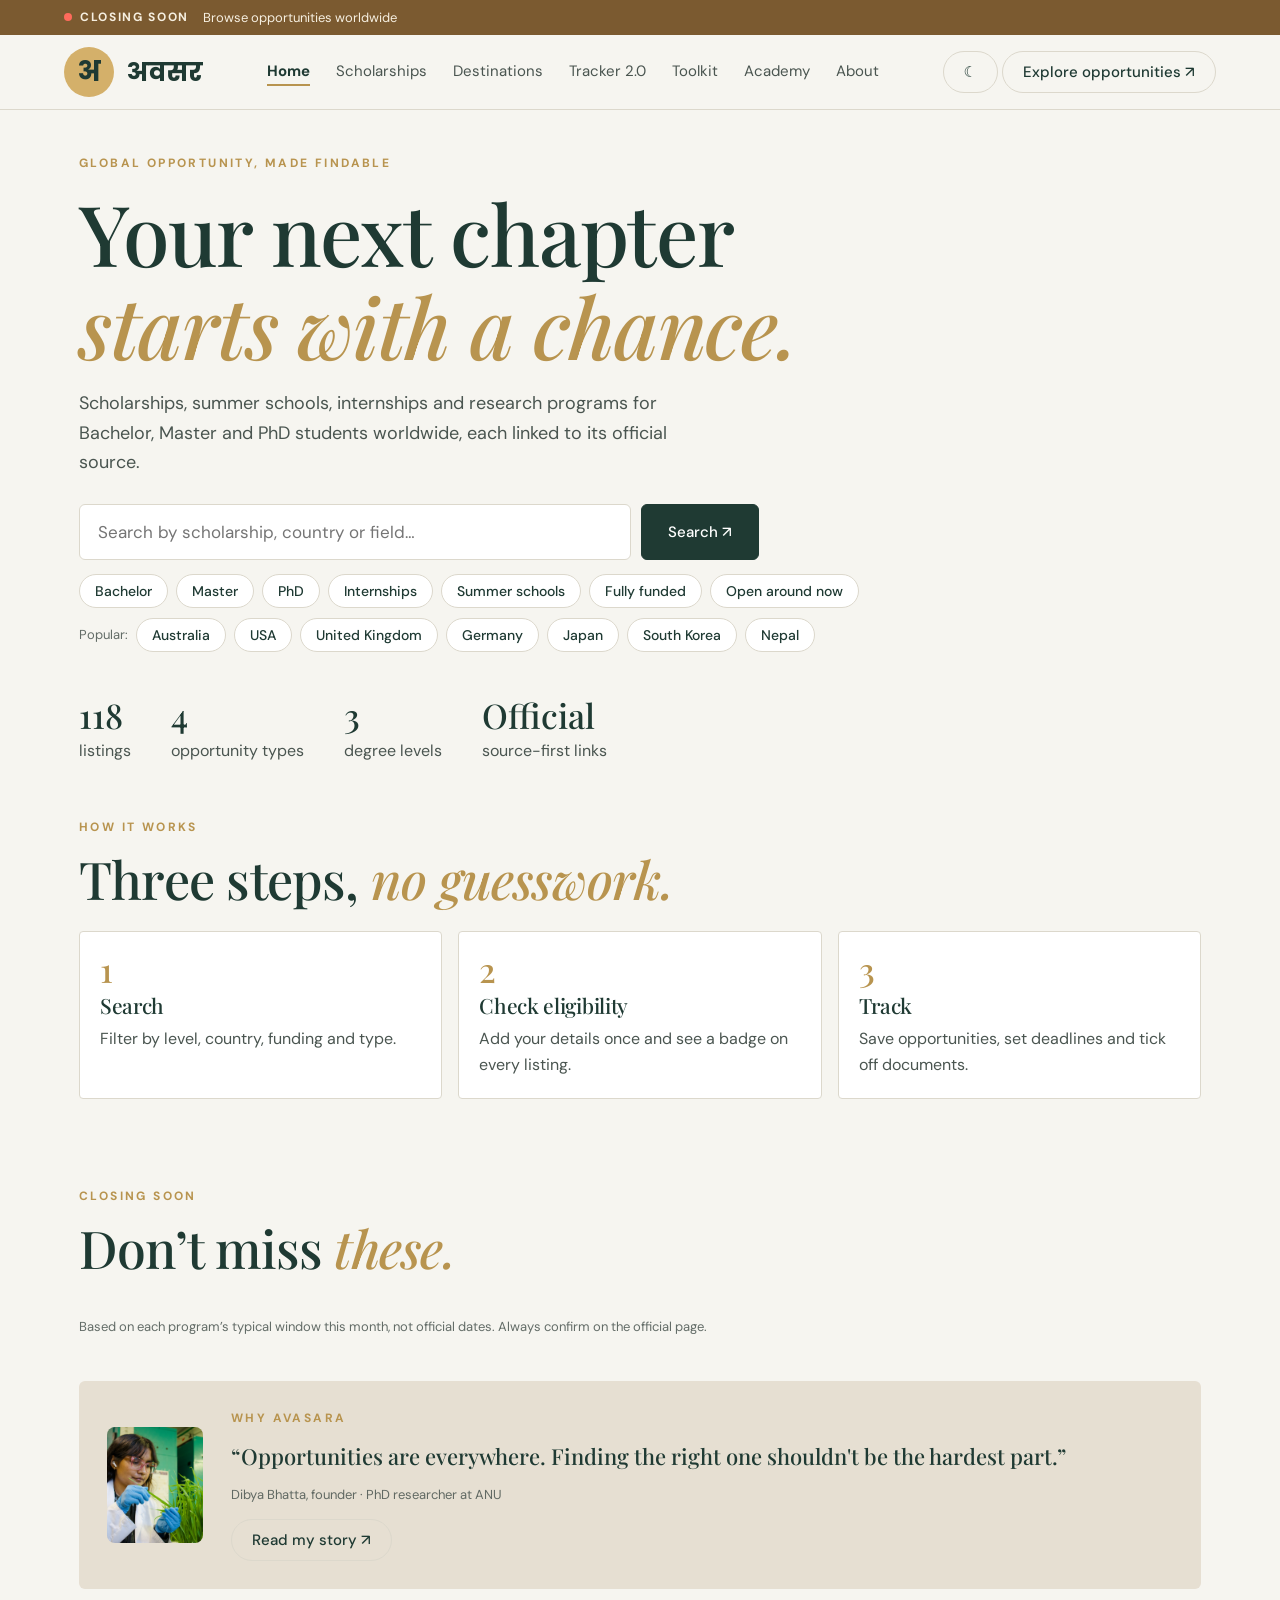
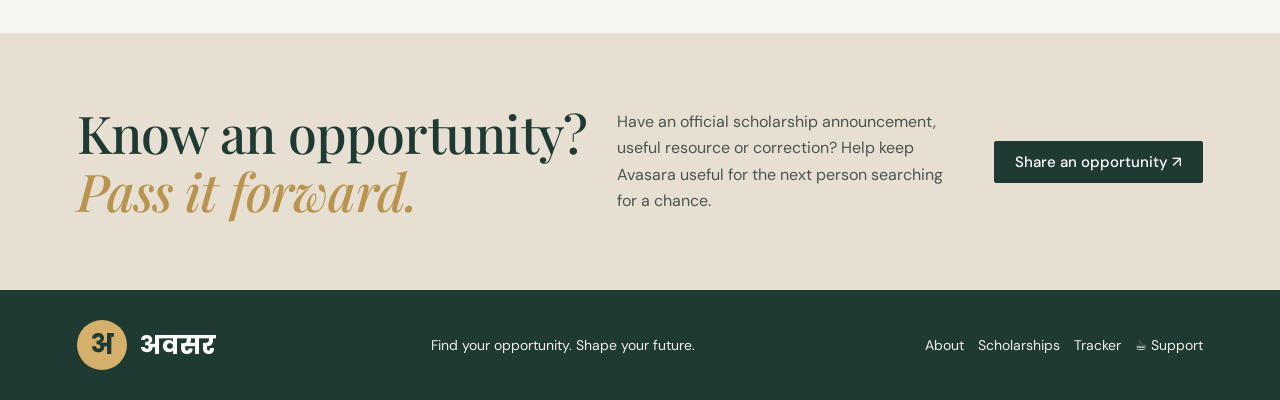
==== commit 1e12915a: "Add files via upload" ====
--- a/index.html
+++ b/index.html
@@ -104,10 +104,11 @@
 <select id="fl"><option value="">All levels</option><option value="S">Grade 11–12</option><option value="B">Bachelor</option><option value="M">Master</option><option value="P">PhD</option></select>
 <select id="fd"><option value="">All destinations</option></select>
 <select id="ff"><option value="">Any funding</option><option>Fully funded</option><option>Partial</option><option>Paid</option><option>Varies</option></select>
+<select id="field-filter"><option value="">All subjects</option><option value="unclassified">Subject not specified</option><option>Engineering &amp; Technology</option><option>Computer Science &amp; IT</option><option>Medicine &amp; Health</option><option>Business &amp; Economics</option><option>Science &amp; Mathematics</option><option>Environment &amp; Agriculture</option><option>Social Sciences &amp; Humanities</option><option>Law &amp; Policy</option><option>Arts &amp; Design</option><option>Education</option></select>
 <select id="fs"><option value="">All sources</option><option value="curated">Curated by Avasara</option><option value="community">Shared by community</option></select>
 <label class="open-now"><input type="checkbox" id="fo"> Open around now</label>
 <button class="btn" id="clr">Clear</button></div>
-<p class="note" id="cnt"></p><div class="grid" id="grid"></div>
+<p class="note" id="cnt"></p><p class="note">Subject filters use field information where it has been supplied. Many curated listings do not yet have a verified subject tag; use “Subject not specified” to find those.</p><div class="grid" id="grid"></div>
 <p class="note">Listings are leads, not guarantees. “Timing” is the usual window or last confirmed cycle, so confirm the exact deadline on the official page, then add it in Tracker 2.0.</p>
 <p>Know one we missed? <a class="btn js-submit" href="mailto:agridibu@gmail.com?subject=Avasara%20opportunity%20suggestion">Submit an opportunity ↗</a></p></section>
 </div>
@@ -135,7 +136,7 @@
 <label class="chk"><input type="checkbox" id="cvpd"> Include date of birth and nationality</label>
 <label>Photo file (optional, not saved)</label><input type="file" id="cvphoto" accept="image/*">
 <div id="cvfields"></div></div>
-<div><p><button class="btn dk" id="cvprint">Download PDF (print) ↗</button></p><div id="cvprev"></div>
+<div><p><button class="btn dk" id="cvprint">Download PDF (print) ↗</button></p><p><a class="btn" href="https://europass.europa.eu/en/create-europass-cv" target="_blank" rel="noopener noreferrer">Create an official Europass CV ↗</a></p><div id="cvprev"></div>
 <p class="note">In the print window choose “Save as PDF”. Conventions shown are typical; always follow the program’s own instructions.</p></div></div>
 <div id="tk-em" class="tk" style="display:none"><div>
 <label>Professor’s country</label><select id="emdest"></select>
@@ -216,6 +217,16 @@
       <p class="founder-signoff">
         Thank you for being part of this journey.
       </p>
+
+      <div class="candidates-feature">
+        <div class="eyebrow">Conversations</div>
+        <h3>Candid with Candidates</h3>
+        <p>Real people, honest conversations and the journeys behind ambition. Explore the series and hear directly from candidates about their experiences.</p>
+        <div class="candidates-video">
+          <iframe src="https://www.youtube-nocookie.com/embed/UwiYEOVU8yQ" title="Candid with Candidates" loading="lazy" referrerpolicy="strict-origin-when-cross-origin" allow="accelerometer; autoplay; clipboard-write; encrypted-media; gyroscope; picture-in-picture; web-share" allowfullscreen></iframe>
+        </div>
+        <a class="btn" href="https://www.youtube.com/watch?v=UwiYEOVU8yQ" target="_blank" rel="noopener noreferrer">Watch on YouTube ↗</a>
+      </div>
 
       <div class="founder-contact">
         <p>If you want personal guidance with your application, you can reach me here.</p>
@@ -861,11 +872,11 @@
 
   /* ---------- 3. Opportunity board ---------- */
 
-  const FILTER_IDS = ["#q", "#ft", "#fl", "#fd", "#ff", "#fs", "#fo"];
+  const FILTER_IDS = ["#q", "#ft", "#fl", "#fd", "#ff", "#fs", "#fo", "#field-filter"];
 
   function matchesFilters(opp) {
     const query = $("#q").value.toLowerCase();
-    const type = $("#ft").value, level = $("#fl").value, country = $("#fd").value, funding = $("#ff").value, source = $("#fs").value;
+    const type = $("#ft").value, level = $("#fl").value, country = $("#fd").value, funding = $("#ff").value, source = $("#fs").value, field = $("#field-filter")?.value || "";
     return (!type || opp.type === type)
       && (!level || opp.levels.includes(level))
       && (!country || opp.country === country)
@@ -874,6 +885,16 @@
       && (!source || (source === "community") === Boolean(opp.community))
       && (!$("#fo").checked || isOpenNow(opp))
       && !($("#hide").checked && checkEligibility(opp).status === "no");
+  }
+
+  function opportunitySlug(opp) {
+    return String(opp.name || "opportunity").toLowerCase().normalize("NFKD")
+      .replace(/[^a-z0-9]+/g, "-").replace(/^-|-$/g, "").slice(0, 70);
+  }
+
+  function shareButtonHtml(opp) {
+    const slug = opportunitySlug(opp);
+    return `<button class="btn" type="button" data-share="${escapeHtml(slug)}" data-share-name="${escapeHtml(opp.name)}">↗ Share</button>`;
   }
 
   function cardHtml(opp) {
@@ -888,7 +909,7 @@
       ${keyDetailsHtml(opp)}
       <div class="row">
         <a class="btn dk" href="${opp.url}" target="_blank" rel="noopener">Official page ↗</a>
-        <button class="btn" data-track="${escapeHtml(opp.name)}">＋ Track</button>
+        <button class="btn" data-track="${escapeHtml(opp.name)}">＋ Track</button>\n        ${shareButtonHtml(opp)}
       </div>
     </div>`;
   }
@@ -1120,6 +1141,28 @@
       location.hash = "#tracker";
     };
     on("#grid", "click", trackFromCard);
+    on("#cgrid", "click", trackFromCard);
+    document.addEventListener("click", async (e) => {
+      const button = e.target.closest("[data-share]");
+      if (!button) return;
+      const name = button.dataset.shareName || "AVASARA opportunity";
+      const url = new URL(window.location.href);
+      url.hash = "opportunity-" + button.dataset.share;
+      const shareUrl = url.toString();
+      const shareData = { title: name + " | AVASARA", text: "Explore this opportunity on AVASARA:", url: shareUrl };
+      try {
+        if (navigator.share) await navigator.share(shareData);
+        else if (navigator.clipboard?.writeText) {
+          await navigator.clipboard.writeText(shareUrl);
+          button.textContent = "✓ Link copied";
+          setTimeout(() => { button.textContent = "↗ Share"; }, 2200);
+        } else {
+          window.prompt("Copy this opportunity link:", shareUrl);
+        }
+      } catch (err) {
+        if (err?.name !== "AbortError") window.prompt("Copy this opportunity link:", shareUrl);
+      }
+    });
 
     on("#tb", "change", (e) => {
       const { i, field, doc } = e.target.dataset;
@@ -1149,7 +1192,7 @@
 
   /* ---------- Search, chips and links into the board ---------- */
 
-  const BOARD_FILTERS = { q: "#q", type: "#ft", level: "#fl", country: "#fd", funding: "#ff", source: "#fs" };
+  const BOARD_FILTERS = { q: "#q", type: "#ft", level: "#fl", country: "#fd", funding: "#ff", source: "#fs", field: "#field-filter" };
 
   /** Sets the board's filters from an object such as { level: "M", country: "Japan", open: "1" }. */
   function applyBoardFilters(filters) {
@@ -1239,6 +1282,12 @@
     setupDestinations();
     bindEvents();
     renderBoard();
+    renderCommunity();
+    const sharedSlug = location.hash.match(/^#opportunity-(.+)$/)?.[1];
+    if (sharedSlug) {
+      const target = document.getElementById("opportunity-" + sharedSlug);
+      if (target) requestAnimationFrame(() => target.scrollIntoView({ behavior: "smooth", block: "center" }));
+    }
     renderTracker();
     updateClosingSoon();
     document.fonts.load("700 28px 'Poppins'").then(() => document.fonts.ready).then(centerLogoGlyphs).catch(() => {});
@@ -1380,10 +1429,11 @@
   });
   function route() {
     const id = location.hash.slice(1);
-    const view = VIEWS.includes(id) ? id : VIEW_OF[id] || "home";
+    const sharedOpportunity = id.startsWith("opportunity-");
+    const view = sharedOpportunity ? "scholarships" : (VIEWS.includes(id) ? id : VIEW_OF[id] || "home");
     document.querySelectorAll("[data-view]").forEach((el) => { el.hidden = el.dataset.view !== view; });
     document.querySelectorAll("nav a").forEach((l) => l.classList.toggle("on", l.getAttribute("href") === "#" + view));
-    const t = id && !VIEWS.includes(id) ? document.getElementById(id) : null;
+    const t = sharedOpportunity ? document.getElementById(id) : (id && !VIEWS.includes(id) ? document.getElementById(id) : null);
     if (t) t.scrollIntoView(); else window.scrollTo(0, 0);
   }
   window.addEventListener("hashchange", route); route();
--- a/style.css
+++ b/style.css
@@ -914,3 +914,27 @@
     align-items: flex-start;
   }
 }
+
+
+/* AVASARA additions: opportunity sharing and founder conversations */
+.candidates-feature {
+  margin-top: 34px;
+  padding-top: 26px;
+  border-top: 1px solid var(--line);
+}
+.candidates-feature h3 { font-size: 28px; margin-bottom: 10px; }
+.candidates-video {
+  position: relative;
+  width: 100%;
+  max-width: 760px;
+  aspect-ratio: 16 / 9;
+  margin: 18px 0;
+  background: var(--sand);
+}
+.candidates-video iframe {
+  position: absolute;
+  inset: 0;
+  width: 100%;
+  height: 100%;
+  border: 0;
+}
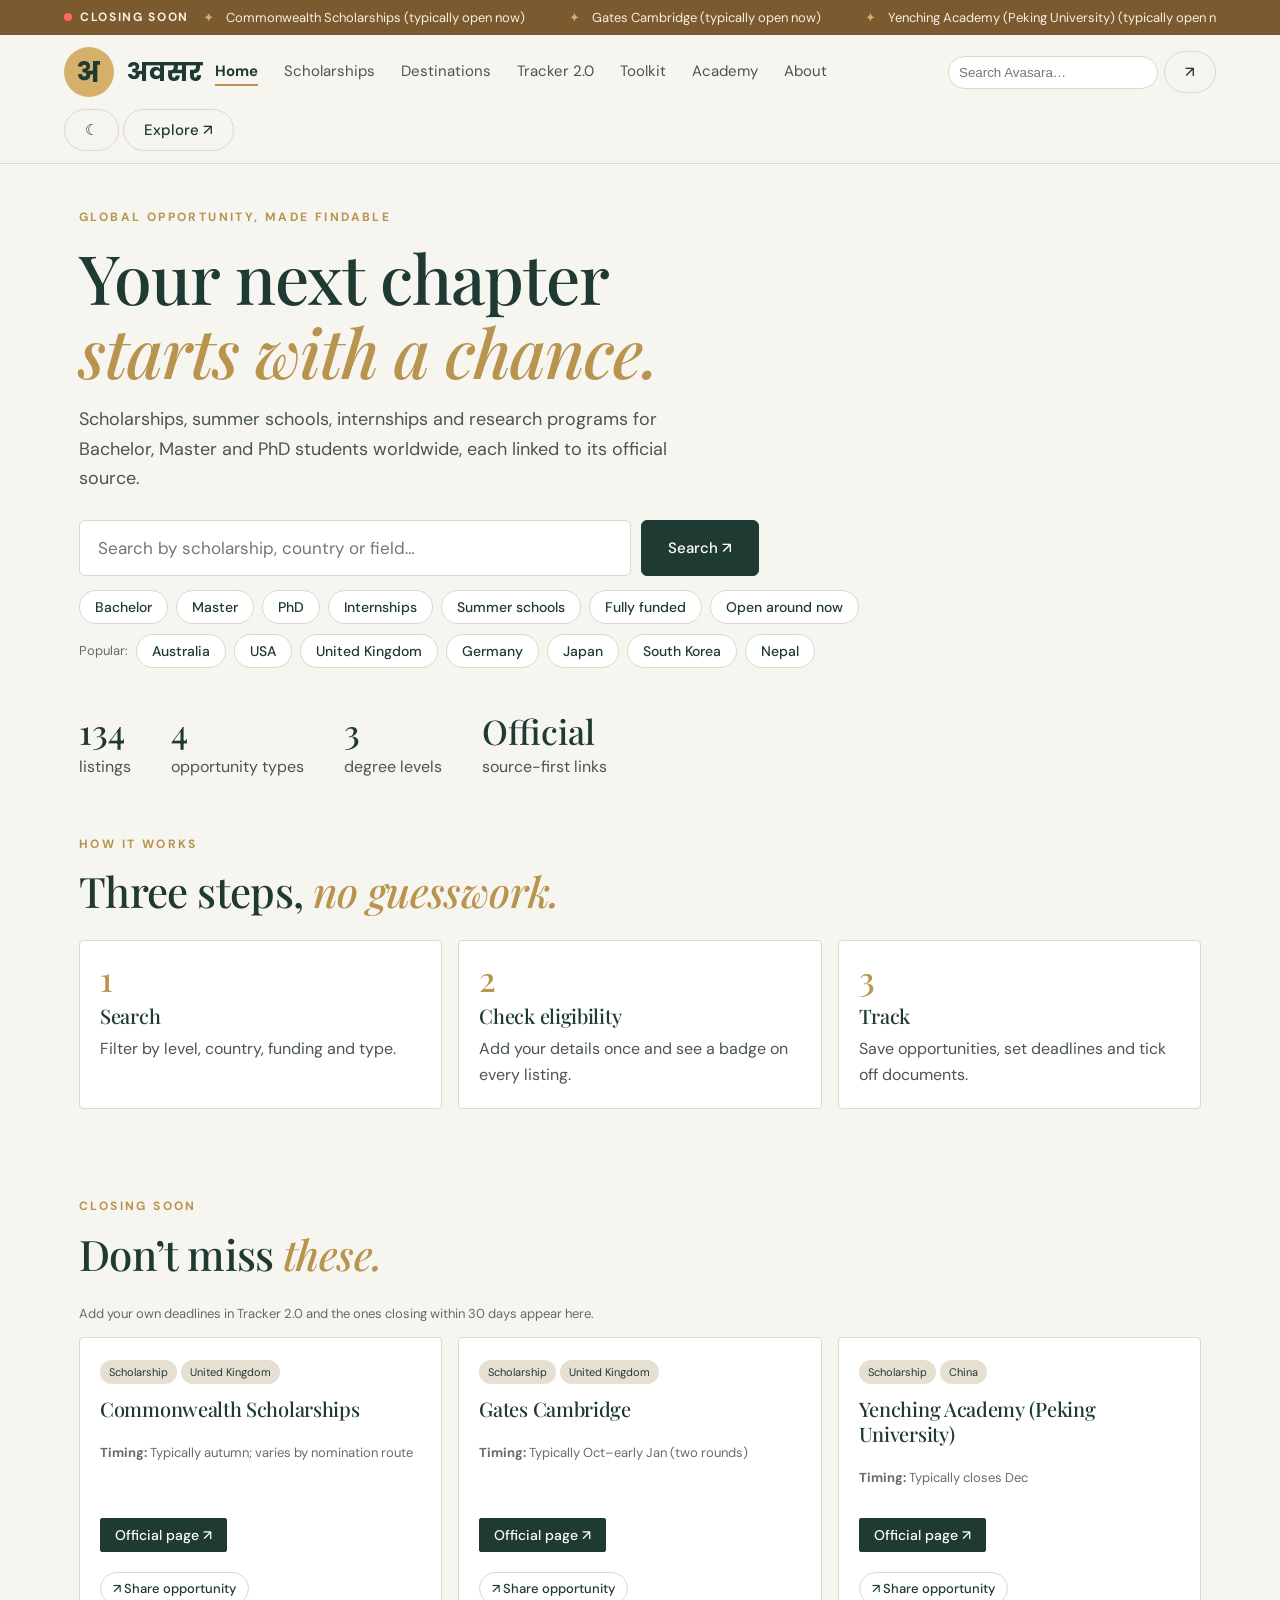
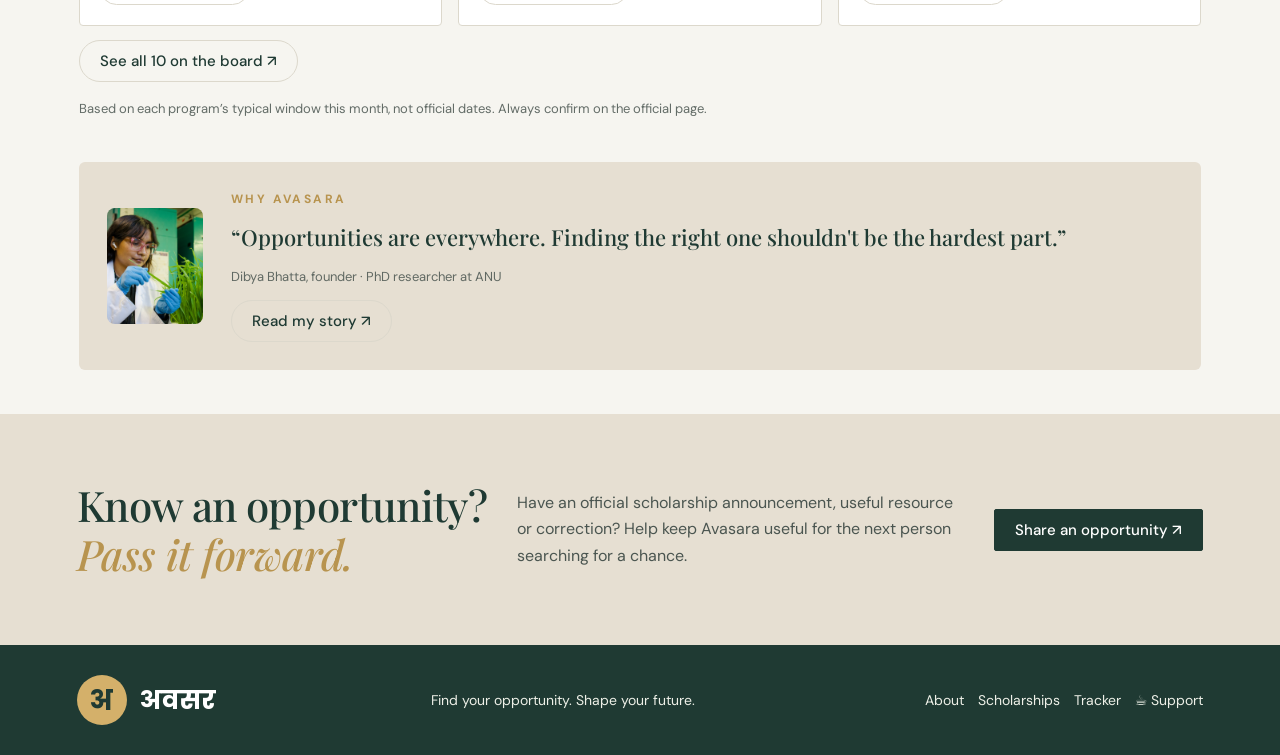
==== commit 9207c646: "Add files via upload" ====
--- a/index.html
+++ b/index.html
@@ -18,13 +18,13 @@
  */
 (() => {
   const PAGES = [
-    ["index.html", "Home", "home"],
-    ["scholarships.html", "Scholarships", "scholarships"],
-    ["destinations.html", "Destinations", "destinations"],
-    ["tracker.html", "Tracker 2.0", "tracker"],
-    ["toolkit.html", "Toolkit", "toolkit"],
-    ["academy.html", "Academy", "academy"],
-    ["about.html", "About", "about"],
+    ["#home", "Home", "home"],
+    ["#scholarships", "Scholarships", "scholarships"],
+    ["#destinations", "Destinations", "destinations"],
+    ["#tracker", "Tracker 2.0", "tracker"],
+    ["#toolkit", "Toolkit", "toolkit"],
+    ["#academy", "Academy", "academy"],
+    ["#about", "About", "about"],
   ];
   const current = document.body.dataset.page;
   const nav = PAGES.map(([href, label, key]) => `<a href="${href}"${key === current ? ' class="on" aria-current="page"' : ""}>${label}</a>`).join("");
@@ -34,12 +34,13 @@
 <div class="tick"><a href="index.html#soon"><span class="live"><i></i>Closing soon</span><span class="wrap"><span class="move" id="tickmove">Browse opportunities worldwide</span></span></a></div>
 <header><a class="logo" href="index.html">${logo}</a>
 <nav>${nav}</nav>
-<span><button class="btn" id="th" aria-label="Toggle theme">☾</button> <a class="btn" href="scholarships.html">Explore opportunities ↗</a></span></header>`);
+<form class="global-search" id="globalSearch" role="search"><input id="globalQ" type="search" placeholder="Search Avasara…" aria-label="Search Avasara"><button class="btn" type="submit">↗</button></form>
+<span><button class="btn" id="th" aria-label="Toggle theme">☾</button> <a class="btn" href="#scholarships">Explore ↗</a></span></header>`);
 
   document.addEventListener("DOMContentLoaded", () => {
     document.body.insertAdjacentHTML("beforeend", `
 <footer><a class="logo" href="index.html" style="margin:0">${logo}</a><span>Find your opportunity. Shape your future.</span>
-<span><a href="about.html">About</a><a href="scholarships.html">Scholarships</a><a href="tracker.html">Tracker</a><a href="https://buymeacoffee.com/dibyabhatta" target="_blank" rel="noopener">☕ Support</a></span></footer>`);
+<span><a href="#about">About</a><a href="#scholarships">Scholarships</a><a href="#tracker">Tracker</a><a href="https://buymeacoffee.com/dibyabhatta" target="_blank" rel="noopener">☕ Support</a></span></footer>`);
   });
 })();
 </script>
@@ -69,9 +70,9 @@
 <div class="stats"><div><b id="n1">0</b>listings</div><div><b>4</b>opportunity types</div><div><b>3</b>degree levels</div><div><b>Official</b>source-first links</div></div></section>
 
 <section style="padding-top:10px"><div class="eyebrow">How it works</div><h2>Three steps, <em>no guesswork.</em></h2><div class="grid steps">
-<a class="card" href="scholarships.html"><span class="num">1</span><h3>Search</h3><p>Filter by level, country, funding and type.</p></a>
+<a class="card" href="#scholarships"><span class="num">1</span><h3>Search</h3><p>Filter by level, country, funding and type.</p></a>
 <a class="card" href="scholarships.html#match"><span class="num">2</span><h3>Check eligibility</h3><p>Add your details once and see a badge on every listing.</p></a>
-<a class="card" href="tracker.html"><span class="num">3</span><h3>Track</h3><p>Save opportunities, set deadlines and tick off documents.</p></a>
+<a class="card" href="#tracker"><span class="num">3</span><h3>Track</h3><p>Save opportunities, set deadlines and tick off documents.</p></a>
 </div></section>
 
 <section id="soon" style="padding-bottom:20px"><div class="eyebrow">Closing soon</div><h2>Don’t miss <em>these.</em></h2>
@@ -82,7 +83,7 @@
 
 <section style="padding-top:10px"><div class="teaser"><img class="teaser-photo" src="1O1A9320.jpeg" alt="Dibya Bhatta, founder of Avasara" onerror="this.style.display='none'">
 <div><div class="eyebrow">Why Avasara</div><p class="teaser-quote">“Opportunities are everywhere. Finding the right one shouldn't be the hardest part.”</p>
-<p class="note">Dibya Bhatta, founder · PhD researcher at ANU</p><a class="btn" href="about.html">Read my story ↗</a></div></div></section>
+<p class="note">Dibya Bhatta, founder · PhD researcher at ANU</p><a class="btn" href="#about">Read my story ↗</a></div></div></section>
 <div class="cta"><h2 style="margin:0">Know an opportunity?<br><em style="font-style:italic">Pass it forward.</em></h2>
 <p style="max-width:480px">Have an official scholarship announcement, useful resource or correction? Help keep Avasara useful for the next person searching for a chance.</p>
 <a class="btn dk js-submit" href="mailto:agridibu@gmail.com?subject=Avasara%20opportunity%20suggestion">Share an opportunity ↗</a></div>
@@ -100,15 +101,15 @@
 <label style="display:flex;align-items:center;gap:6px"><input type="checkbox" id="hide"> Hide not eligible</label></div>
 <p id="sum" class="note"></p></details>
 <div class="filters"><input id="q" placeholder="Search name, country, keyword…">
-<select id="ft"><option value="">All types</option><option>Scholarship</option><option>Research</option><option>Internship</option><option>Summer school</option></select>
+<select id="ft"><option value="">All types</option><option>Scholarship</option><option>Research</option><option>Internship</option><option>Summer school</option><option>Postdoctoral</option></select>
 <select id="fl"><option value="">All levels</option><option value="S">Grade 11–12</option><option value="B">Bachelor</option><option value="M">Master</option><option value="P">PhD</option></select>
 <select id="fd"><option value="">All destinations</option></select>
+<select id="ffield"><option value="">All fields</option><option>Engineering & Technology</option><option>Computer Science, AI & Data Science</option><option>Medicine & Health</option><option>Biological Sciences & Biotechnology</option><option>Chemistry, Physics & Mathematics</option><option>Environmental Science & Climate</option><option>Agriculture & Food Science</option><option>Business, Economics & Finance</option><option>Law & International Relations</option><option>Social Sciences & Psychology</option><option>Education</option><option>Arts, Humanities & Languages</option><option>Architecture & Design</option><option>Media & Communications</option><option>Public Policy & Development</option></select>
 <select id="ff"><option value="">Any funding</option><option>Fully funded</option><option>Partial</option><option>Paid</option><option>Varies</option></select>
-<select id="field-filter"><option value="">All subjects</option><option value="unclassified">Subject not specified</option><option>Engineering &amp; Technology</option><option>Computer Science &amp; IT</option><option>Medicine &amp; Health</option><option>Business &amp; Economics</option><option>Science &amp; Mathematics</option><option>Environment &amp; Agriculture</option><option>Social Sciences &amp; Humanities</option><option>Law &amp; Policy</option><option>Arts &amp; Design</option><option>Education</option></select>
 <select id="fs"><option value="">All sources</option><option value="curated">Curated by Avasara</option><option value="community">Shared by community</option></select>
 <label class="open-now"><input type="checkbox" id="fo"> Open around now</label>
 <button class="btn" id="clr">Clear</button></div>
-<p class="note" id="cnt"></p><p class="note">Subject filters use field information where it has been supplied. Many curated listings do not yet have a verified subject tag; use “Subject not specified” to find those.</p><div class="grid" id="grid"></div>
+<p class="note" id="cnt"></p><div class="grid" id="grid"></div>
 <p class="note">Listings are leads, not guarantees. “Timing” is the usual window or last confirmed cycle, so confirm the exact deadline on the official page, then add it in Tracker 2.0.</p>
 <p>Know one we missed? <a class="btn js-submit" href="mailto:agridibu@gmail.com?subject=Avasara%20opportunity%20suggestion">Submit an opportunity ↗</a></p></section>
 </div>
@@ -136,7 +137,7 @@
 <label class="chk"><input type="checkbox" id="cvpd"> Include date of birth and nationality</label>
 <label>Photo file (optional, not saved)</label><input type="file" id="cvphoto" accept="image/*">
 <div id="cvfields"></div></div>
-<div><p><button class="btn dk" id="cvprint">Download PDF (print) ↗</button></p><p><a class="btn" href="https://europass.europa.eu/en/create-europass-cv" target="_blank" rel="noopener noreferrer">Create an official Europass CV ↗</a></p><div id="cvprev"></div>
+<div><p><button class="btn dk" id="cvprint">Print / Save PDF ↗</button> <button class="btn" id="cvword">Download editable Word template</button> <a class="btn" href="https://europass.europa.eu/en/create-europass-cv" target="_blank" rel="noopener">Europass CV ↗</a></p><div id="cvprev"></div>
 <p class="note">In the print window choose “Save as PDF”. Conventions shown are typical; always follow the program’s own instructions.</p></div></div>
 <div id="tk-em" class="tk" style="display:none"><div>
 <label>Professor’s country</label><select id="emdest"></select>
@@ -214,19 +215,16 @@
         the chance to find theirs.
       </blockquote>
 
+      <div class="card candid-card">
+        <div class="eyebrow">Candid with Candidates</div>
+        <h3>Real journeys. Honest conversations.</h3>
+        <p>Stories, insights and conversations with people navigating scholarships, study and career opportunities.</p>
+        <a class="btn dk" href="https://www.youtube.com/watch?v=UwiYEOVU8yQ" target="_blank" rel="noopener">Watch the series ↗</a>
+      </div>
+
       <p class="founder-signoff">
         Thank you for being part of this journey.
       </p>
-
-      <div class="candidates-feature">
-        <div class="eyebrow">Conversations</div>
-        <h3>Candid with Candidates</h3>
-        <p>Real people, honest conversations and the journeys behind ambition. Explore the series and hear directly from candidates about their experiences.</p>
-        <div class="candidates-video">
-          <iframe src="https://www.youtube-nocookie.com/embed/UwiYEOVU8yQ" title="Candid with Candidates" loading="lazy" referrerpolicy="strict-origin-when-cross-origin" allow="accelerometer; autoplay; clipboard-write; encrypted-media; gyroscope; picture-in-picture; web-share" allowfullscreen></iframe>
-        </div>
-        <a class="btn" href="https://www.youtube.com/watch?v=UwiYEOVU8yQ" target="_blank" rel="noopener noreferrer">Watch on YouTube ↗</a>
-      </div>
 
       <div class="founder-contact">
         <p>If you want personal guidance with your application, you can reach me here.</p>
@@ -265,6 +263,22 @@
  */
 const AVASARA = {
   opportunities: [
+    {"name":"Marie Skłodowska-Curie Postdoctoral Fellowships","type":"Postdoctoral","levels":["P"],"country":"Europe / Global","funding":"Fully funded","url":"https://marie-sklodowska-curie-actions.ec.europa.eu/actions/postdoctoral-fellowships"},
+    {"name":"Alexander von Humboldt Research Fellowship","type":"Postdoctoral","levels":["P"],"country":"Germany","funding":"Fully funded","url":"https://www.humboldt-foundation.de/en/apply/sponsorship-programmes/humboldt-research-fellowship"},
+    {"name":"JSPS Postdoctoral Fellowship for Research in Japan","type":"Postdoctoral","levels":["P"],"country":"Japan","funding":"Fully funded","url":"https://www.jsps.go.jp/english/e-fellow/"},
+    {"name":"EMBO Postdoctoral Fellowships","type":"Postdoctoral","levels":["P"],"country":"Europe / Global","funding":"Fully funded","url":"https://www.embo.org/funding-awards/fellowships/postdoctoral-fellowships/"},
+    {"name":"HFSP Postdoctoral Fellowships","type":"Postdoctoral","levels":["P"],"country":"Global","funding":"Fully funded","url":"https://www.hfsp.org/funding/postdoctoral-fellowships"},
+    {"name":"Wellcome Early-Career Awards","type":"Postdoctoral","levels":["P"],"country":"United Kingdom / Global","funding":"Varies","url":"https://wellcome.org/grant-funding/schemes/early-career-awards"},
+    {"name":"NIH Postdoctoral Research Opportunities","type":"Postdoctoral","levels":["P"],"country":"USA","funding":"Paid","url":"https://www.training.nih.gov/"},
+    {"name":"Banting Postdoctoral Fellowships","type":"Postdoctoral","levels":["P"],"country":"Canada","funding":"Fully funded","url":"https://banting.fellowships-bourses.gc.ca/"},
+    {"name":"Marie Skłodowska-Curie Postdoctoral Fellowships","type":"Postdoctoral","levels":["P"],"country":"Europe / Global","funding":"Fully funded","url":"https://marie-sklodowska-curie-actions.ec.europa.eu/actions/postdoctoral-fellowships"},
+    {"name":"Alexander von Humboldt Research Fellowship","type":"Postdoctoral","levels":["P"],"country":"Germany","funding":"Fully funded","url":"https://www.humboldt-foundation.de/en/apply/sponsorship-programmes/humboldt-research-fellowship"},
+    {"name":"JSPS Postdoctoral Fellowship for Research in Japan","type":"Postdoctoral","levels":["P"],"country":"Japan","funding":"Fully funded","url":"https://www.jsps.go.jp/english/e-fellow/"},
+    {"name":"EMBO Postdoctoral Fellowships","type":"Postdoctoral","levels":["P"],"country":"Europe / Global","funding":"Fully funded","url":"https://www.embo.org/funding-awards/fellowships/postdoctoral-fellowships/"},
+    {"name":"HFSP Postdoctoral Fellowships","type":"Postdoctoral","levels":["P"],"country":"Global","funding":"Fully funded","url":"https://www.hfsp.org/funding/postdoctoral-fellowships"},
+    {"name":"Wellcome Early-Career Awards","type":"Postdoctoral","levels":["P"],"country":"United Kingdom / Global","funding":"Varies","url":"https://wellcome.org/grant-funding/schemes/early-career-awards"},
+    {"name":"NIH Postdoctoral Research Opportunities","type":"Postdoctoral","levels":["P"],"country":"USA","funding":"Paid","url":"https://www.training.nih.gov/"},
+    {"name":"Banting Postdoctoral Fellowships","type":"Postdoctoral","levels":["P"],"country":"Canada","funding":"Fully funded","url":"https://banting.fellowships-bourses.gc.ca/"},
     {"name":"Chevening Scholarships","type":"Scholarship","levels":["M"],"country":"United Kingdom","funding":"Fully funded","url":"https://www.chevening.org"},
     {"name":"Commonwealth Scholarships","type":"Scholarship","levels":["M","P"],"country":"United Kingdom","funding":"Fully funded","url":"https://cscuk.fcdo.gov.uk"},
     {"name":"Gates Cambridge","type":"Scholarship","levels":["M","P"],"country":"United Kingdom","funding":"Fully funded","url":"https://www.gatescambridge.org"},
@@ -872,29 +886,42 @@
 
   /* ---------- 3. Opportunity board ---------- */
 
-  const FILTER_IDS = ["#q", "#ft", "#fl", "#fd", "#ff", "#fs", "#fo", "#field-filter"];
+  const FILTER_IDS = ["#q", "#ft", "#fl", "#fd", "#ff", "#fs", "#fo", "#ffield"];
+
+  function inferField(opp) {
+    const t = `${opp.name} ${opp.field || ""}`.toLowerCase();
+    const map = [
+      ["Engineering & Technology", /engineer|technology|robot|civil|mechanical|electrical/],
+      ["Computer Science, AI & Data Science", /computer|software|data|artificial intelligence|\bai\b|machine learning|cyber/],
+      ["Medicine & Health", /medical|medicine|health|clinical|nurs|public health/],
+      ["Biological Sciences & Biotechnology", /biolog|biotech|molecular|genetic|life science/],
+      ["Chemistry, Physics & Mathematics", /chem|physics|math|statistic/],
+      ["Environmental Science & Climate", /environment|climate|sustain|ecolog/],
+      ["Agriculture & Food Science", /agric|food|forestry|animal|plant/],
+      ["Business, Economics & Finance", /business|econom|finance|management/],
+      ["Law & International Relations", /law|legal|international relation|diplom/],
+      ["Social Sciences & Psychology", /social science|psycholog|sociolog/],
+      ["Education", /education|teaching|teacher/],
+      ["Arts, Humanities & Languages", /humanit|language|history|philosoph|arts/],
+      ["Architecture & Design", /architect|design/],
+      ["Media & Communications", /media|communication|journalism/],
+      ["Public Policy & Development", /policy|development|governance/]
+    ];
+    return map.filter(([label, re]) => re.test(t)).map(([label]) => label).join(" ");
+  }
 
   function matchesFilters(opp) {
     const query = $("#q").value.toLowerCase();
-    const type = $("#ft").value, level = $("#fl").value, country = $("#fd").value, funding = $("#ff").value, source = $("#fs").value, field = $("#field-filter")?.value || "";
+    const type = $("#ft").value, level = $("#fl").value, country = $("#fd").value, funding = $("#ff").value, source = $("#fs").value, field = $("#ffield")?.value || "";
     return (!type || opp.type === type)
       && (!level || opp.levels.includes(level))
       && (!country || opp.country === country)
       && (!funding || opp.funding === funding)
-      && (!query || `${opp.name} ${opp.country} ${opp.type}`.toLowerCase().includes(query))
+      && (!field || (opp.fieldCategory || inferField(opp)).includes(field))
+      && (!query || `${opp.name} ${opp.country} ${opp.type} ${opp.field || ""} ${opp.fieldCategory || ""}`.toLowerCase().includes(query))
       && (!source || (source === "community") === Boolean(opp.community))
       && (!$("#fo").checked || isOpenNow(opp))
       && !($("#hide").checked && checkEligibility(opp).status === "no");
-  }
-
-  function opportunitySlug(opp) {
-    return String(opp.name || "opportunity").toLowerCase().normalize("NFKD")
-      .replace(/[^a-z0-9]+/g, "-").replace(/^-|-$/g, "").slice(0, 70);
-  }
-
-  function shareButtonHtml(opp) {
-    const slug = opportunitySlug(opp);
-    return `<button class="btn" type="button" data-share="${escapeHtml(slug)}" data-share-name="${escapeHtml(opp.name)}">↗ Share</button>`;
   }
 
   function cardHtml(opp) {
@@ -909,8 +936,8 @@
       ${keyDetailsHtml(opp)}
       <div class="row">
         <a class="btn dk" href="${opp.url}" target="_blank" rel="noopener">Official page ↗</a>
-        <button class="btn" data-track="${escapeHtml(opp.name)}">＋ Track</button>\n        ${shareButtonHtml(opp)}
-      </div>
+        <button class="btn" data-track="${escapeHtml(opp.name)}">＋ Track</button>
+      </div><div class="share-row"><button class="btn share-btn" data-share="${escapeHtml(opp.name)}" data-share-url="${escapeHtml(opp.url)}">↗ Share opportunity</button></div>
     </div>`;
   }
 
@@ -1020,16 +1047,16 @@
       ? `<h3 style="font-size:22px;margin:0 0 12px">Your deadlines (next 30 days)</h3><div class="grid" style="margin-bottom:34px">${mine.map(({ item, days }) => `
           <div class="card"><span class="badge ${days <= 14 ? "b-no" : "b-maybe"}">${days} day${days === 1 ? "" : "s"} left</span>
           <h3>${escapeHtml(item.name)}</h3><p class="note">Status: ${item.status}</p>
-          <div class="row"><a class="btn dk" href="tracker.html">Open tracker</a></div></div>`).join("")}</div>`
+          <div class="row"><a class="btn dk" href="#tracker">Open tracker</a></div></div>`).join("")}</div>`
       : `<p class="note">Add your own deadlines in Tracker 2.0 and the ones closing within 30 days appear here.</p>`;
 
     const sharedCards = sharedSoon.map((opp) => `<div class="card">${badgeHtml(opp)}<div class="tags"><span>${opp.type}</span><span>${opp.country}</span><span>Community</span></div>
           <h3>${escapeHtml(opp.name)}</h3><p class="note"><b>Deadline (as submitted):</b> ${opp.deadline}. Please confirm on the official page.</p>
-          <div class="row"><a class="btn dk" href="${opp.url}" target="_blank" rel="noopener">Official page ↗</a></div></div>`);
+          <div class="row"><a class="btn dk" href="${opp.url}" target="_blank" rel="noopener">Official page ↗</a></div><div class="share-row"><button class="btn share-btn" data-share="${escapeHtml(opp.name)}" data-share-url="${escapeHtml(opp.url)}">↗ Share opportunity</button></div></div>`);
 
     const openCards = openNow.map((opp) => `<div class="card">${badgeHtml(opp)}<div class="tags"><span>${opp.type}</span><span>${opp.country}</span></div>
           <h3>${escapeHtml(opp.name)}</h3><p class="note"><b>Timing:</b> ${timing[opp.name] || ""}</p>
-          <div class="row"><a class="btn dk" href="${opp.url}" target="_blank" rel="noopener">Official page ↗</a></div></div>`);
+          <div class="row"><a class="btn dk" href="${opp.url}" target="_blank" rel="noopener">Official page ↗</a></div><div class="share-row"><button class="btn share-btn" data-share="${escapeHtml(opp.name)}" data-share-url="${escapeHtml(opp.url)}">↗ Share opportunity</button></div></div>`);
     const allCards = [...sharedCards, ...openCards];
 
     if ($("#soongrid")) $("#soongrid").innerHTML = allCards.length
@@ -1131,7 +1158,14 @@
     }));
 
     /** "＋ Track" saves the opportunity and opens the tracker page. */
-    const trackFromCard = (e) => {
+    const trackFromCard = async (e) => {
+      const share = e.target.closest("[data-share]");
+      if (share) {
+        const title = share.dataset.share, url = share.dataset.shareUrl, text = `${title} — opportunity via Avasara`;
+        try { if (navigator.share) await navigator.share({ title, text, url }); else { await navigator.clipboard.writeText(`${text}\n${url}`); share.textContent = "Copied!"; } }
+        catch (err) { if (err.name !== "AbortError") { try { await navigator.clipboard.writeText(`${text}\n${url}`); share.textContent = "Copied!"; } catch {} } }
+        return;
+      }
       const name = e.target.dataset.track;
       if (!name) return;
       if (!tracked.some((t) => t.name === name)) {
@@ -1142,27 +1176,7 @@
     };
     on("#grid", "click", trackFromCard);
     on("#cgrid", "click", trackFromCard);
-    document.addEventListener("click", async (e) => {
-      const button = e.target.closest("[data-share]");
-      if (!button) return;
-      const name = button.dataset.shareName || "AVASARA opportunity";
-      const url = new URL(window.location.href);
-      url.hash = "opportunity-" + button.dataset.share;
-      const shareUrl = url.toString();
-      const shareData = { title: name + " | AVASARA", text: "Explore this opportunity on AVASARA:", url: shareUrl };
-      try {
-        if (navigator.share) await navigator.share(shareData);
-        else if (navigator.clipboard?.writeText) {
-          await navigator.clipboard.writeText(shareUrl);
-          button.textContent = "✓ Link copied";
-          setTimeout(() => { button.textContent = "↗ Share"; }, 2200);
-        } else {
-          window.prompt("Copy this opportunity link:", shareUrl);
-        }
-      } catch (err) {
-        if (err?.name !== "AbortError") window.prompt("Copy this opportunity link:", shareUrl);
-      }
-    });
+    on("#soongrid", "click", trackFromCard);
 
     on("#tb", "change", (e) => {
       const { i, field, doc } = e.target.dataset;
@@ -1192,7 +1206,7 @@
 
   /* ---------- Search, chips and links into the board ---------- */
 
-  const BOARD_FILTERS = { q: "#q", type: "#ft", level: "#fl", country: "#fd", funding: "#ff", source: "#fs", field: "#field-filter" };
+  const BOARD_FILTERS = { q: "#q", type: "#ft", level: "#fl", country: "#fd", funding: "#ff", source: "#fs" };
 
   /** Sets the board's filters from an object such as { level: "M", country: "Japan", open: "1" }. */
   function applyBoardFilters(filters) {
@@ -1282,12 +1296,6 @@
     setupDestinations();
     bindEvents();
     renderBoard();
-    renderCommunity();
-    const sharedSlug = location.hash.match(/^#opportunity-(.+)$/)?.[1];
-    if (sharedSlug) {
-      const target = document.getElementById("opportunity-" + sharedSlug);
-      if (target) requestAnimationFrame(() => target.scrollIntoView({ behavior: "smooth", block: "center" }));
-    }
     renderTracker();
     updateClosingSoon();
     document.fonts.load("700 28px 'Poppins'").then(() => document.fonts.ready).then(centerLogoGlyphs).catch(() => {});
@@ -1398,6 +1406,10 @@
     $("#cvphoto").addEventListener("change", e => { const f = e.target.files[0]; if (!f)
         return; const r = new FileReader(); r.onload = () => { photo = r.result; cv(); }; r.readAsDataURL(f); });
     $("#cvprint").onclick = () => window.print();
+    $("#cvword").onclick = () => {
+      const content = `<!doctype html><html><head><meta charset="utf-8"><style>body{font-family:Arial,sans-serif;color:#23352f;margin:36px}h3{font-size:22px;margin:0 0 8px}h4{border-bottom:1px solid #999;padding-bottom:4px;margin-top:20px}p,li{font-size:11pt;line-height:1.45}img{max-width:100px;max-height:120px}</style></head><body>${$("#cvprev").innerHTML}</body></html>`;
+      const blob = new Blob([content], {type:"application/msword"}); const a=document.createElement("a"); a.href=URL.createObjectURL(blob); a.download="Avasara-CV-Template.doc"; a.click(); setTimeout(()=>URL.revokeObjectURL(a.href),1000);
+    };
     $("#emcopy").onclick = async () => { const v = $("#emout"); try {
         await navigator.clipboard.writeText(v.value);
     }
@@ -1429,14 +1441,16 @@
   });
   function route() {
     const id = location.hash.slice(1);
-    const sharedOpportunity = id.startsWith("opportunity-");
-    const view = sharedOpportunity ? "scholarships" : (VIEWS.includes(id) ? id : VIEW_OF[id] || "home");
+    const view = VIEWS.includes(id) ? id : VIEW_OF[id] || "home";
     document.querySelectorAll("[data-view]").forEach((el) => { el.hidden = el.dataset.view !== view; });
     document.querySelectorAll("nav a").forEach((l) => l.classList.toggle("on", l.getAttribute("href") === "#" + view));
-    const t = sharedOpportunity ? document.getElementById(id) : (id && !VIEWS.includes(id) ? document.getElementById(id) : null);
+    const t = id && !VIEWS.includes(id) ? document.getElementById(id) : null;
     if (t) t.scrollIntoView(); else window.scrollTo(0, 0);
   }
   window.addEventListener("hashchange", route); route();
 })();
 </script>
+<script>
+(() => { const form=document.getElementById('globalSearch'); if(!form)return; form.addEventListener('submit',e=>{e.preventDefault(); const q=document.getElementById('globalQ').value.trim(); location.hash='scholarships'; setTimeout(()=>{const local=document.getElementById('q'); if(local){local.value=q; local.dispatchEvent(new Event('input',{bubbles:true})); local.focus();}},80); }); })();
+</script>
 </body></html>
--- a/style.css
+++ b/style.css
@@ -915,26 +915,14 @@
   }
 }
 
-
-/* AVASARA additions: opportunity sharing and founder conversations */
-.candidates-feature {
-  margin-top: 34px;
-  padding-top: 26px;
-  border-top: 1px solid var(--line);
-}
-.candidates-feature h3 { font-size: 28px; margin-bottom: 10px; }
-.candidates-video {
-  position: relative;
-  width: 100%;
-  max-width: 760px;
-  aspect-ratio: 16 / 9;
-  margin: 18px 0;
-  background: var(--sand);
-}
-.candidates-video iframe {
-  position: absolute;
-  inset: 0;
-  width: 100%;
-  height: 100%;
-  border: 0;
-}
+/* Launch polish: calmer heading scale and accessible compact headings */
+h1 { font-size: clamp(36px, 5.7vw, 68px); line-height: 1.08; }
+h2 { font-size: clamp(27px, 3.4vw, 42px); line-height: 1.16; }
+[data-view] h2 { margin-top: .3em; }
+.card h3 { font-size: 20px; line-height: 1.25; }
+.share-row { margin-top: 12px; display:flex; flex-wrap:wrap; gap:8px; }
+.share-btn { font-size: 13px; padding: 7px 12px; }
+.global-search { display:flex; gap:6px; align-items:center; margin-left:auto; }
+.global-search input { width:min(210px, 24vw); padding:8px 10px; border:1px solid var(--line); border-radius:999px; background:var(--card); color:var(--tx); }
+@media(max-width:780px){ .global-search input { width:130px; } }
+@media(max-width:560px){ .global-search { order:3; width:100%; margin:8px 0 0; } .global-search input { width:100%; } }
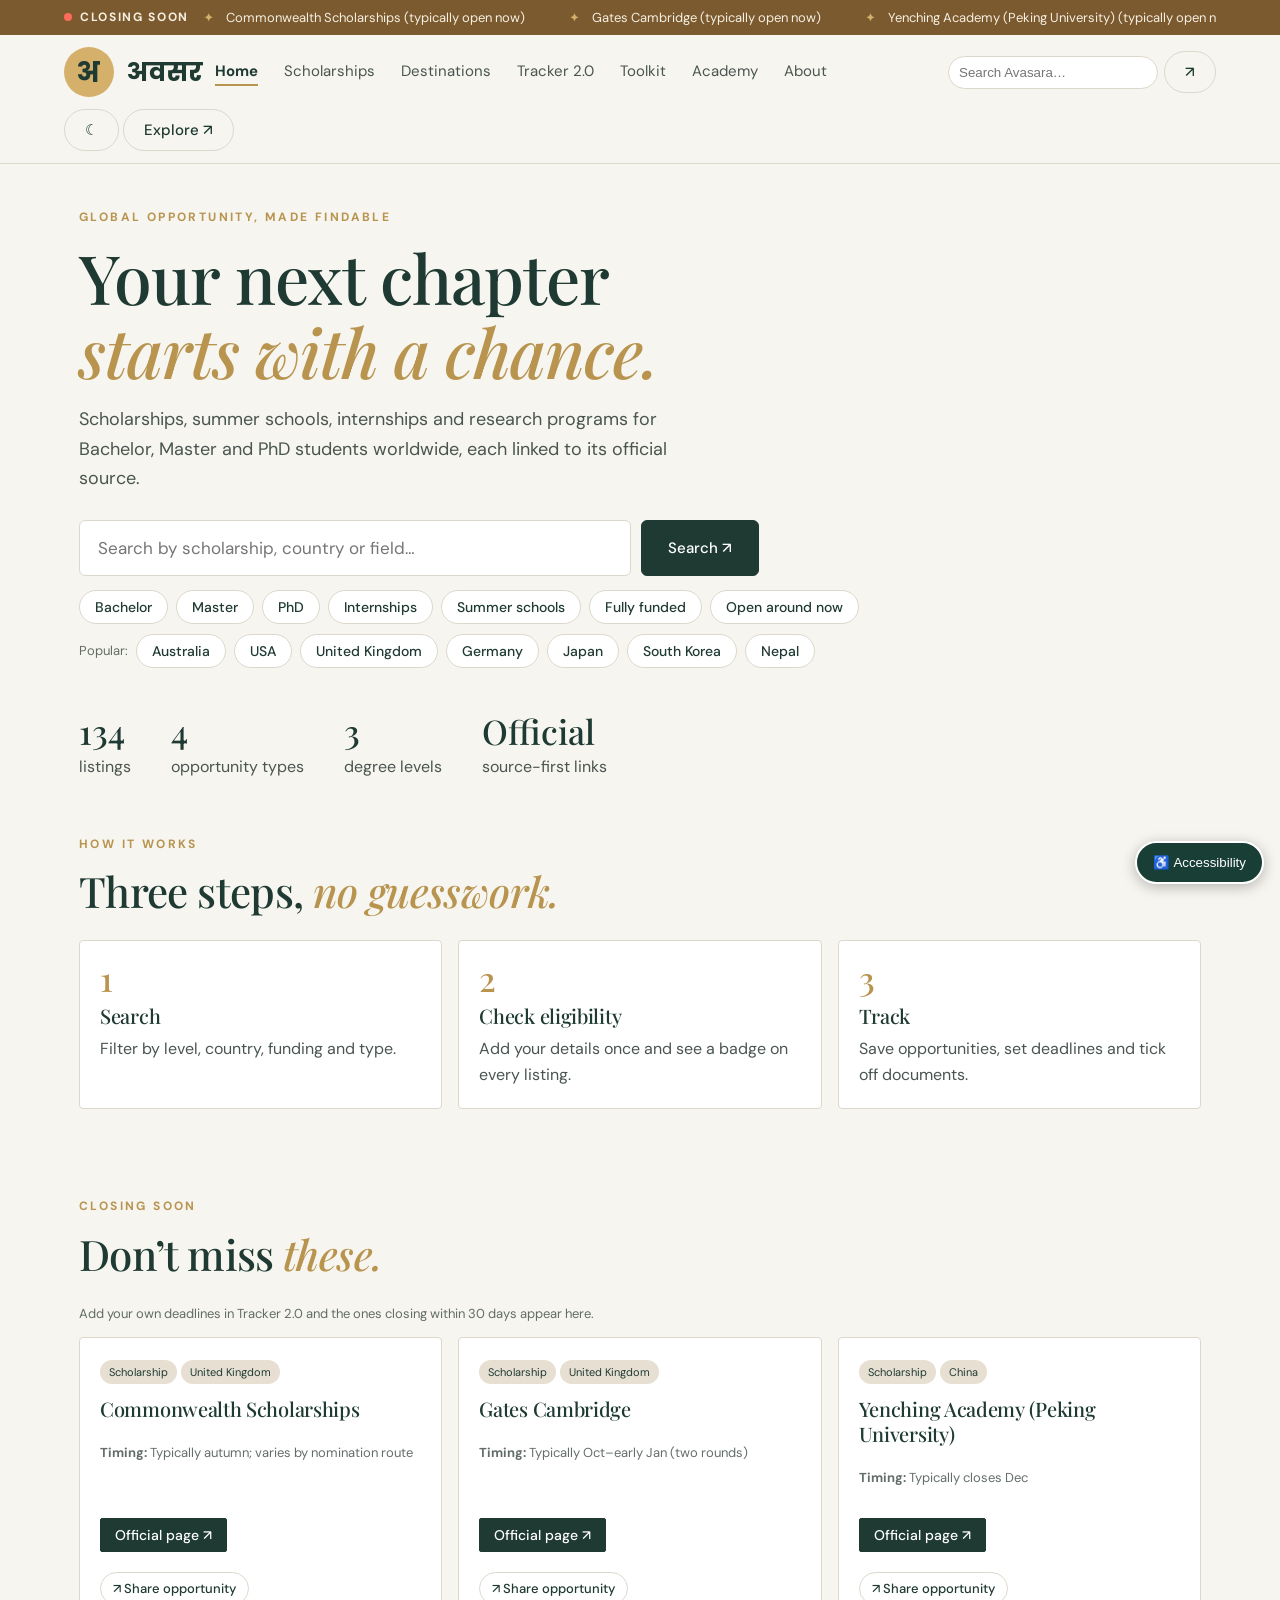
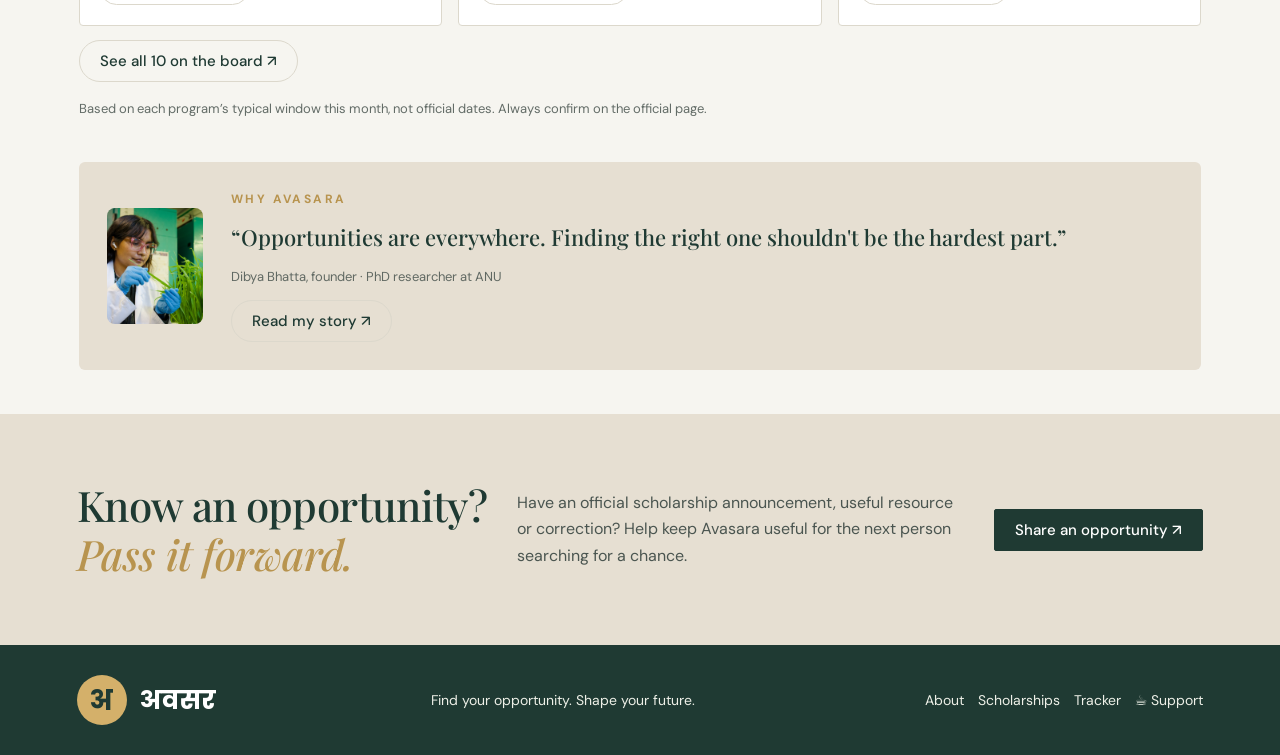
==== commit 02fd1bbc: "Add files via upload" ====
--- a/index.html
+++ b/index.html
@@ -105,12 +105,12 @@
 <select id="fl"><option value="">All levels</option><option value="S">Grade 11–12</option><option value="B">Bachelor</option><option value="M">Master</option><option value="P">PhD</option></select>
 <select id="fd"><option value="">All destinations</option></select>
 <select id="ffield"><option value="">All fields</option><option>Engineering & Technology</option><option>Computer Science, AI & Data Science</option><option>Medicine & Health</option><option>Biological Sciences & Biotechnology</option><option>Chemistry, Physics & Mathematics</option><option>Environmental Science & Climate</option><option>Agriculture & Food Science</option><option>Business, Economics & Finance</option><option>Law & International Relations</option><option>Social Sciences & Psychology</option><option>Education</option><option>Arts, Humanities & Languages</option><option>Architecture & Design</option><option>Media & Communications</option><option>Public Policy & Development</option></select>
-<select id="ff"><option value="">Any funding</option><option>Fully funded</option><option>Partial</option><option>Paid</option><option>Varies</option></select>
+<select id="fverified"><option value="">Any verification status</option><option value="verified">Verified deadline</option><option value="unverified">Needs verification</option></select><select id="fdeadline"><option value="">Any deadline</option><option value="7">Within 7 days</option><option value="14">Within 14 days</option><option value="30">Within 30 days</option><option value="60">Within 60 days</option><option value="90">Within 90 days</option></select><select id="ff"><option value="">Any funding</option><option>Fully funded</option><option>Partial</option><option>Paid</option><option>Varies</option></select>
 <select id="fs"><option value="">All sources</option><option value="curated">Curated by Avasara</option><option value="community">Shared by community</option></select>
 <label class="open-now"><input type="checkbox" id="fo"> Open around now</label>
 <button class="btn" id="clr">Clear</button></div>
-<p class="note" id="cnt"></p><div class="grid" id="grid"></div>
-<p class="note">Listings are leads, not guarantees. “Timing” is the usual window or last confirmed cycle, so confirm the exact deadline on the official page, then add it in Tracker 2.0.</p>
+<p class="note" id="cnt" aria-live="polite"></p><div class="grid" id="grid"></div>
+<p class="note">Listings are leads, not guarantees. Exact deadlines and subjects are shown only where independently checked; otherwise they are marked unverified. Never treat a typical timing window as an application deadline. Confirm requirements on the official page.</p>
 <p>Know one we missed? <a class="btn js-submit" href="mailto:agridibu@gmail.com?subject=Avasara%20opportunity%20suggestion">Submit an opportunity ↗</a></p></section>
 </div>
 <div data-view="destinations">
@@ -137,9 +137,9 @@
 <label class="chk"><input type="checkbox" id="cvpd"> Include date of birth and nationality</label>
 <label>Photo file (optional, not saved)</label><input type="file" id="cvphoto" accept="image/*">
 <div id="cvfields"></div></div>
-<div><p><button class="btn dk" id="cvprint">Print / Save PDF ↗</button> <button class="btn" id="cvword">Download editable Word template</button> <a class="btn" href="https://europass.europa.eu/en/create-europass-cv" target="_blank" rel="noopener">Europass CV ↗</a></p><div id="cvprev"></div>
+<div><p><button class="btn dk" id="cvprint">Print / Save PDF ↗</button> <a class="btn" href="#cvtemplates">Browse Word CV templates ↓</a> <a class="btn" href="https://europass.europa.eu/en/create-europass-cv" target="_blank" rel="noopener">Europass CV ↗</a></p><div id="cvprev"></div>
 <p class="note">In the print window choose “Save as PDF”. Conventions shown are typical; always follow the program’s own instructions.</p></div></div>
-<div id="tk-em" class="tk" style="display:none"><div>
+<section id="cvtemplates" style="margin:26px 0 34px"><h3 style="font-size:22px">Choose a Word CV / résumé template</h3><p class="note">Preview the layout here, then download an editable .docx file with guided placeholders. Choose the format requested by the scholarship or employer.</p><div class="grid" style="grid-template-columns:repeat(auto-fit,minmax(190px,1fr));gap:16px"><article class="card" style="padding:16px"><div style="background:#fff;color:#243b34;border:1px solid #ddd;padding:14px;min-height:140px;font-family:Georgia,serif"><strong style="font-size:15px">YOUR NAME</strong><hr><small>Research interests<hr>Education<hr>Publications<hr>Grants</small></div><h4 style="margin:12px 0 4px">Academic Research CV</h4><p class="note">PhD · postdoctoral · publications</p><a class="btn dk" href="cv-templates/academic-research.docx" download>Choose template ↓</a></article><article class="card" style="padding:16px"><div style="background:#fff;color:#243b34;border:1px solid #ddd;padding:14px;min-height:140px;font-family:Georgia,serif"><strong style="font-size:15px">YOUR NAME</strong><hr><small>Profile<hr>Education<hr>Experience<hr>Referees</small></div><h4 style="margin:12px 0 4px">Australian CV</h4><p class="note">Australia · New Zealand</p><a class="btn dk" href="cv-templates/australian.docx" download>Choose template ↓</a></article><article class="card" style="padding:16px"><div style="background:#fff;color:#243b34;border:1px solid #ddd;padding:14px;min-height:140px;font-family:Georgia,serif"><strong style="font-size:15px">YOUR NAME</strong><hr><small>Education<hr>Experience<hr>Projects<hr>Skills</small></div><h4 style="margin:12px 0 4px">US Résumé</h4><p class="note">Internships · industry · 1 page</p><a class="btn dk" href="cv-templates/us-resume.docx" download>Choose template ↓</a></article><article class="card" style="padding:16px"><div style="background:#fff;color:#243b34;border:1px solid #ddd;padding:14px;min-height:140px;font-family:Georgia,serif"><strong style="font-size:15px">YOUR NAME</strong><hr><small>Profile<hr>Education<hr>Experience<hr>Skills</small></div><h4 style="margin:12px 0 4px">UK CV</h4><p class="note">UK master’s · graduate roles</p><a class="btn dk" href="cv-templates/uk-cv.docx" download>Choose template ↓</a></article><article class="card" style="padding:16px"><div style="background:#fff;color:#243b34;border:1px solid #ddd;padding:14px;min-height:140px;font-family:Georgia,serif"><strong style="font-size:15px">YOUR NAME</strong><hr><small>Profile<hr>Education<hr>Experience<hr>Languages</small></div><h4 style="margin:12px 0 4px">European CV</h4><p class="note">European applications · skills</p><a class="btn dk" href="cv-templates/europass-inspired.docx" download>Choose template ↓</a></article><article class="card" style="padding:16px"><div style="background:#fff;color:#243b34;border:1px solid #ddd;padding:14px;min-height:140px;font-family:Georgia,serif"><strong style="font-size:15px">YOUR NAME</strong><hr><small>Education<hr>Awards<hr>Volunteering<hr>Projects</small></div><h4 style="margin:12px 0 4px">Scholarship Student CV</h4><p class="note">Bachelor’s · master’s applicants</p><a class="btn dk" href="cv-templates/scholarship-student.docx" download>Choose template ↓</a></article></div></section><div id="tk-em" class="tk" style="display:none"><div>
 <label>Professor’s country</label><select id="emdest"></select>
 <label>Type of email</label><select id="emtype"><option value="phd">PhD supervisor enquiry</option><option value="master">Master’s (research) enquiry</option><option value="intern">Summer research / internship</option><option value="follow">Follow-up (no reply yet)</option><option value="scholar">Scholarship eligibility question</option><option value="ref">Reference request to a referee</option></select>
 <div id="emfields"></div></div>
@@ -148,6 +148,9 @@
 <p class="note">Tips: keep it under 200 words, attach your CV as a PDF, mention one specific paper, and follow up once after 10–14 days. Replace every [bracket] before sending.</p></div></div>
 </div></section>
 </div>
+<div data-view="accessibility">
+<section id="accessibility"><div class="eyebrow">Accessibility</div><h2>Make AVASARA <em>yours.</em></h2><p>Choose a comfortable reading experience. Preferences stay on this device. Use Tab to move between controls, Enter to activate buttons, and Escape to close the accessibility panel.</p>
+<div class="grid"><div class="card"><h3>Reading preferences</h3><label for="a-font">Text size</label><select id="a-font"><option value="100">Standard</option><option value="112">Larger</option><option value="125">Extra large</option><option value="140">Very large</option></select><label class="chk"><input type="checkbox" id="a-contrast"> High contrast</label><label class="chk"><input type="checkbox" id="a-motion"> Reduce animation</label><label class="chk"><input type="checkbox" id="a-underline"> Underline links</label><p><button class="btn" id="a-reset">Reset preferences</button></p></div><div class="card"><h3>Keyboard & screen readers</h3><p>Skip to content using the first keyboard link. Opportunity search results announce updates to assistive technology. Form controls have accessible names.</p><p>Need another format? The Word templates can be edited with accessible headings in Microsoft Word or compatible editors.</p></div></div></section></div>
 <div data-view="academy">
 <section id="academy"><div class="eyebrow">Avasara Academy</div><h2>Apply <em>smarter.</em></h2><div class="grid">
 <div class="card"><div class="tags"><span>Step 1</span></div><h3>Check eligibility</h3><p>Citizenship, degree level, GPA, language score and field. Rule out mismatches before you write anything.</p></div>
@@ -183,31 +186,35 @@
       </p>
 
       <p>
-        I’m Dibya Bhatta, a PhD researcher at the Australian
-        National University (ANU). Having experienced
-        scholarship-supported study in South Korea and now
-        continuing my academic journey at ANU, I understand
-        how life-changing access to the right opportunity can be.
+        I'm a PhD researcher at the Australian National University, and before coming to Australia,
+        I had the opportunity to study in South Korea on a government scholarship. 
+        These experiences made me realise how much studying abroad can change the way you see the world and the opportunities available to you.
+
       </p>
 
       <p>
-        I often shared scholarships and study opportunities
-        on Facebook and LinkedIn. But useful information gets
-        buried quickly in social media feeds. A scholarship
-        posted today can be almost impossible to find tomorrow.
+        Over the years, I've shared scholarships and study opportunities with students through Facebook and LinkedIn. 
+        But I noticed that good opportunities often get lost in posts, timelines and group chats. 
+        Sometimes people don't even know where to begin looking. That's one of the reasons I started Avasara.
+
+
       </p>
 
       <p>
-        That’s why I started Avasara: one place to discover
-        scholarships, explore study destinations and find
-        practical guidance for applying.
+        I wanted to bring opportunities, useful resources and application guidance together in one place, 
+        so students don't have to spend hours searching across different websites to find something relevant to them.
+
+
       </p>
 
       <p>
-        My hope is that a student who has never heard of a
-        particular country, university or funding opportunity
-        can discover it here — and take a step towards a future
-        they might not have thought possible.
+        Avasara is still growing, and I'm building it with the hope that it becomes genuinely useful to students, 
+        wherever they're from and whatever they want to study.
+        If it helps someone discover an opportunity they wouldn't have found otherwise,
+        I think it's already doing something worthwhile.
+
+
+
       </p>
 
       <blockquote class="founder-quote">
@@ -216,14 +223,33 @@
       </blockquote>
 
       <div class="card candid-card">
-        <div class="eyebrow">Candid with Candidates</div>
-        <h3>Real journeys. Honest conversations.</h3>
-        <p>Stories, insights and conversations with people navigating scholarships, study and career opportunities.</p>
-        <a class="btn dk" href="https://www.youtube.com/watch?v=UwiYEOVU8yQ" target="_blank" rel="noopener">Watch the series ↗</a>
-      </div>
+  <div class="eyebrow">Candid with Candidates</div>
+  <h3>Real journeys. Honest conversations.</h3>
+  <p>
+    Real candid Stories from people about PhD
+    journey and beyond.
+  </p>
+
+  <div class="youtube-preview">
+    <iframe
+      src="https://www.youtube.com/embed/UwiYEOVU8yQ"
+      title="Candid with Candidates — Avasara"
+      loading="lazy"
+      allow="accelerometer; autoplay; clipboard-write; encrypted-media; gyroscope; picture-in-picture; web-share"
+      allowfullscreen>
+    </iframe>
+  </div>
+
+  <a class="btn dk"
+     href="https://www.youtube.com/watch?v=UwiYEOVU8yQ"
+     target="_blank"
+     rel="noopener">
+    Watch on YouTube ↗
+  </a>
+</div>
 
       <p class="founder-signoff">
-        Thank you for being part of this journey.
+         I'm glad you're here.
       </p>
 
       <div class="founder-contact">
@@ -263,7 +289,7 @@
  */
 const AVASARA = {
   opportunities: [
-    {"name":"Marie Skłodowska-Curie Postdoctoral Fellowships","type":"Postdoctoral","levels":["P"],"country":"Europe / Global","funding":"Fully funded","url":"https://marie-sklodowska-curie-actions.ec.europa.eu/actions/postdoctoral-fellowships"},
+    {"name":"Marie Skłodowska-Curie Postdoctoral Fellowships","type":"Postdoctoral","levels":["P"],"country":"Europe / Global","funding":"Fully funded","url":"https://marie-sklodowska-curie-actions.ec.europa.eu/funding/msca-postdoctoral-fellowships-2027","deadline":"2027-09-08","deadlineTime":"17:00 CEST","deadlineStatus":"Published for 2027 call","verifiedOn":"2026-11-19","fieldCategory":"All research disciplines","majors":["Research across disciplines; subject to call eligibility"],"source":"https://marie-sklodowska-curie-actions.ec.europa.eu/funding/msca-postdoctoral-fellowships-2027"},
     {"name":"Alexander von Humboldt Research Fellowship","type":"Postdoctoral","levels":["P"],"country":"Germany","funding":"Fully funded","url":"https://www.humboldt-foundation.de/en/apply/sponsorship-programmes/humboldt-research-fellowship"},
     {"name":"JSPS Postdoctoral Fellowship for Research in Japan","type":"Postdoctoral","levels":["P"],"country":"Japan","funding":"Fully funded","url":"https://www.jsps.go.jp/english/e-fellow/"},
     {"name":"EMBO Postdoctoral Fellowships","type":"Postdoctoral","levels":["P"],"country":"Europe / Global","funding":"Fully funded","url":"https://www.embo.org/funding-awards/fellowships/postdoctoral-fellowships/"},
@@ -279,7 +305,7 @@
     {"name":"Wellcome Early-Career Awards","type":"Postdoctoral","levels":["P"],"country":"United Kingdom / Global","funding":"Varies","url":"https://wellcome.org/grant-funding/schemes/early-career-awards"},
     {"name":"NIH Postdoctoral Research Opportunities","type":"Postdoctoral","levels":["P"],"country":"USA","funding":"Paid","url":"https://www.training.nih.gov/"},
     {"name":"Banting Postdoctoral Fellowships","type":"Postdoctoral","levels":["P"],"country":"Canada","funding":"Fully funded","url":"https://banting.fellowships-bourses.gc.ca/"},
-    {"name":"Chevening Scholarships","type":"Scholarship","levels":["M"],"country":"United Kingdom","funding":"Fully funded","url":"https://www.chevening.org"},
+    {"name":"Chevening Scholarships","type":"Scholarship","levels":["M"],"country":"United Kingdom","funding":"Fully funded","url":"https://www.chevening.org/scholarships/application-timeline/","deadline":"2026-10-06","deadlineTime":"11:00 UTC","deadlineStatus":"Closed: 2027–28 application cycle","verifiedOn":"2026-11-19","fieldCategory":"Multiple disciplines","majors":["Eligible UK taught master’s courses; check course-specific eligibility"],"source":"https://www.chevening.org/scholarships/application-timeline/"},
     {"name":"Commonwealth Scholarships","type":"Scholarship","levels":["M","P"],"country":"United Kingdom","funding":"Fully funded","url":"https://cscuk.fcdo.gov.uk"},
     {"name":"Gates Cambridge","type":"Scholarship","levels":["M","P"],"country":"United Kingdom","funding":"Fully funded","url":"https://www.gatescambridge.org"},
     {"name":"Rhodes Scholarship (Oxford)","type":"Scholarship","levels":["M","P"],"country":"United Kingdom","funding":"Fully funded","url":"https://www.rhodeshouse.ox.ac.uk"},
@@ -886,7 +912,7 @@
 
   /* ---------- 3. Opportunity board ---------- */
 
-  const FILTER_IDS = ["#q", "#ft", "#fl", "#fd", "#ff", "#fs", "#fo", "#ffield"];
+  const FILTER_IDS = ["#q", "#ft", "#fl", "#fd", "#ff", "#fs", "#fo", "#ffield", "#fverified", "#fdeadline"];
 
   function inferField(opp) {
     const t = `${opp.name} ${opp.field || ""}`.toLowerCase();
@@ -912,13 +938,17 @@
 
   function matchesFilters(opp) {
     const query = $("#q").value.toLowerCase();
+    const verification = $("#fverified").value, deadlineDays = Number($("#fdeadline").value);
+    const deadlineDelta = opp.deadline ? daysUntil(opp.deadline) : null;
     const type = $("#ft").value, level = $("#fl").value, country = $("#fd").value, funding = $("#ff").value, source = $("#fs").value, field = $("#ffield")?.value || "";
-    return (!type || opp.type === type)
+    return (!verification || (verification === "verified" ? Boolean(opp.verifiedOn && opp.deadline) : !opp.verifiedOn || !opp.deadline))
+      && (!deadlineDays || (deadlineDelta !== null && deadlineDelta >= 0 && deadlineDelta <= deadlineDays))
+      && (!type || opp.type === type)
       && (!level || opp.levels.includes(level))
       && (!country || opp.country === country)
       && (!funding || opp.funding === funding)
       && (!field || (opp.fieldCategory || inferField(opp)).includes(field))
-      && (!query || `${opp.name} ${opp.country} ${opp.type} ${opp.field || ""} ${opp.fieldCategory || ""}`.toLowerCase().includes(query))
+      && (!query || `${opp.name} ${opp.country} ${opp.type} ${opp.field || ""} ${opp.fieldCategory || ""} ${(opp.majors || []).join(" ")}`.toLowerCase().includes(query))
       && (!source || (source === "community") === Boolean(opp.community))
       && (!$("#fo").checked || isOpenNow(opp))
       && !($("#hide").checked && checkEligibility(opp).status === "no");
@@ -933,7 +963,7 @@
       ${badgeHtml(opp)}
       <h3>${escapeHtml(opp.name)}</h3>
       ${note}
-      ${keyDetailsHtml(opp)}
+      ${!opp.community ? `<p class="note"><b>Subjects / majors:</b> ${opp.majors?.length ? escapeHtml(opp.majors.join(" · ")) : "Not yet verified — consult official course eligibility"}</p><p class="note"><b>Official deadline:</b> ${opp.deadline ? escapeHtml(opp.deadline + (opp.deadlineTime ? " · " + opp.deadlineTime : "")) : "Not yet verified — check the official page"}${opp.deadlineStatus ? " · " + escapeHtml(opp.deadlineStatus) : ""}</p><p class="note"><b>Link review:</b> ${opp.verifiedOn ? "Checked " + escapeHtml(opp.verifiedOn) : "Awaiting individual verification"}</p>` : ""}${keyDetailsHtml(opp)}
       <div class="row">
         <a class="btn dk" href="${opp.url}" target="_blank" rel="noopener">Official page ↗</a>
         <button class="btn" data-track="${escapeHtml(opp.name)}">＋ Track</button>
@@ -1406,10 +1436,6 @@
     $("#cvphoto").addEventListener("change", e => { const f = e.target.files[0]; if (!f)
         return; const r = new FileReader(); r.onload = () => { photo = r.result; cv(); }; r.readAsDataURL(f); });
     $("#cvprint").onclick = () => window.print();
-    $("#cvword").onclick = () => {
-      const content = `<!doctype html><html><head><meta charset="utf-8"><style>body{font-family:Arial,sans-serif;color:#23352f;margin:36px}h3{font-size:22px;margin:0 0 8px}h4{border-bottom:1px solid #999;padding-bottom:4px;margin-top:20px}p,li{font-size:11pt;line-height:1.45}img{max-width:100px;max-height:120px}</style></head><body>${$("#cvprev").innerHTML}</body></html>`;
-      const blob = new Blob([content], {type:"application/msword"}); const a=document.createElement("a"); a.href=URL.createObjectURL(blob); a.download="Avasara-CV-Template.doc"; a.click(); setTimeout(()=>URL.revokeObjectURL(a.href),1000);
-    };
     $("#emcopy").onclick = async () => { const v = $("#emout"); try {
         await navigator.clipboard.writeText(v.value);
     }
@@ -1433,7 +1459,7 @@
 <script>
 /* Show each tab as a section of this one page, using the URL hash (#tracker, #about ...). */
 (() => {
-  const VIEWS = ["home","scholarships","destinations","tracker","toolkit","academy","about"];
+  const VIEWS = ["home","scholarships","destinations","tracker","toolkit","academy","about","accessibility"];
   const VIEW_OF = { soon: "home", match: "scholarships", board: "scholarships", unis: "destinations", portals: "destinations" };
   document.querySelectorAll("a[href]").forEach((a) => {
     const m = a.getAttribute("href").match(/^(index|scholarships|destinations|tracker|toolkit|academy|about)\.html(#.*)?$/);
@@ -1453,4 +1479,17 @@
 <script>
 (() => { const form=document.getElementById('globalSearch'); if(!form)return; form.addEventListener('submit',e=>{e.preventDefault(); const q=document.getElementById('globalQ').value.trim(); location.hash='scholarships'; setTimeout(()=>{const local=document.getElementById('q'); if(local){local.value=q; local.dispatchEvent(new Event('input',{bubbles:true})); local.focus();}},80); }); })();
 </script>
+<style>
+.skip-av{position:absolute;left:8px;top:-100px;z-index:9999;background:#fff;color:#111;padding:12px}.skip-av:focus{top:8px}
+body.av-high-contrast{filter:contrast(1.35)}body.av-underlined a{text-decoration:underline!important}
+body.av-reduce-motion *,body.av-reduce-motion *::before,body.av-reduce-motion *::after{animation:none!important;transition:none!important;scroll-behavior:auto!important}
+:focus-visible{outline:3px solid #c77b22!important;outline-offset:3px}
+.av-float{position:fixed;right:16px;bottom:16px;z-index:1000;border-radius:30px;padding:12px 16px;background:#183e35;color:#fff;border:2px solid #fff;box-shadow:0 3px 14px #0004;cursor:pointer}
+.av-dialog{position:fixed;right:16px;bottom:74px;z-index:1001;background:var(--bg,#fff);color:inherit;border:2px solid currentColor;border-radius:12px;padding:20px;max-width:min(350px,calc(100vw - 32px));box-shadow:0 5px 25px #0004}
+.av-dialog label{display:block;margin:10px 0}.av-dialog button{margin:4px}
+</style>
+<a class="skip-av" href="#board" id="skipAv">Skip to opportunities</a>
+<button class="av-float" id="accessOpen" aria-expanded="false" aria-controls="accessPanel">♿ Accessibility</button>
+<div class="av-dialog" id="accessPanel" hidden role="dialog" aria-label="Accessibility preferences"><h3>Accessibility preferences</h3><label>Text size <select id="quickFont"><option value="100">Standard</option><option value="112">Larger</option><option value="125">Extra large</option><option value="140">Very large</option></select></label><label><input id="quickContrast" type="checkbox"> High contrast</label><label><input id="quickMotion" type="checkbox"> Reduce motion</label><label><input id="quickUnderline" type="checkbox"> Underline links</label><button class="btn" id="quickReset">Reset</button><button class="btn dk" id="accessClose">Close</button><p><a href="#accessibility" id="accessDetails">Full accessibility information</a></p></div>
+<script src="enhancements.js" defer></script>
 </body></html>
--- a/style.css
+++ b/style.css
@@ -926,3 +926,23 @@
 .global-search input { width:min(210px, 24vw); padding:8px 10px; border:1px solid var(--line); border-radius:999px; background:var(--card); color:var(--tx); }
 @media(max-width:780px){ .global-search input { width:130px; } }
 @media(max-width:560px){ .global-search { order:3; width:100%; margin:8px 0 0; } .global-search input { width:100%; } }
+
+
+.youtube-preview {
+  position: relative;
+  width: 100%;
+  aspect-ratio: 16 / 9;
+  overflow: hidden;
+  border-radius: 14px;
+  margin: 18px 0;
+  background: #000;
+}
+
+.youtube-preview iframe {
+  position: absolute;
+  inset: 0;
+  width: 100%;
+  height: 100%;
+  border: 0;
+}
+
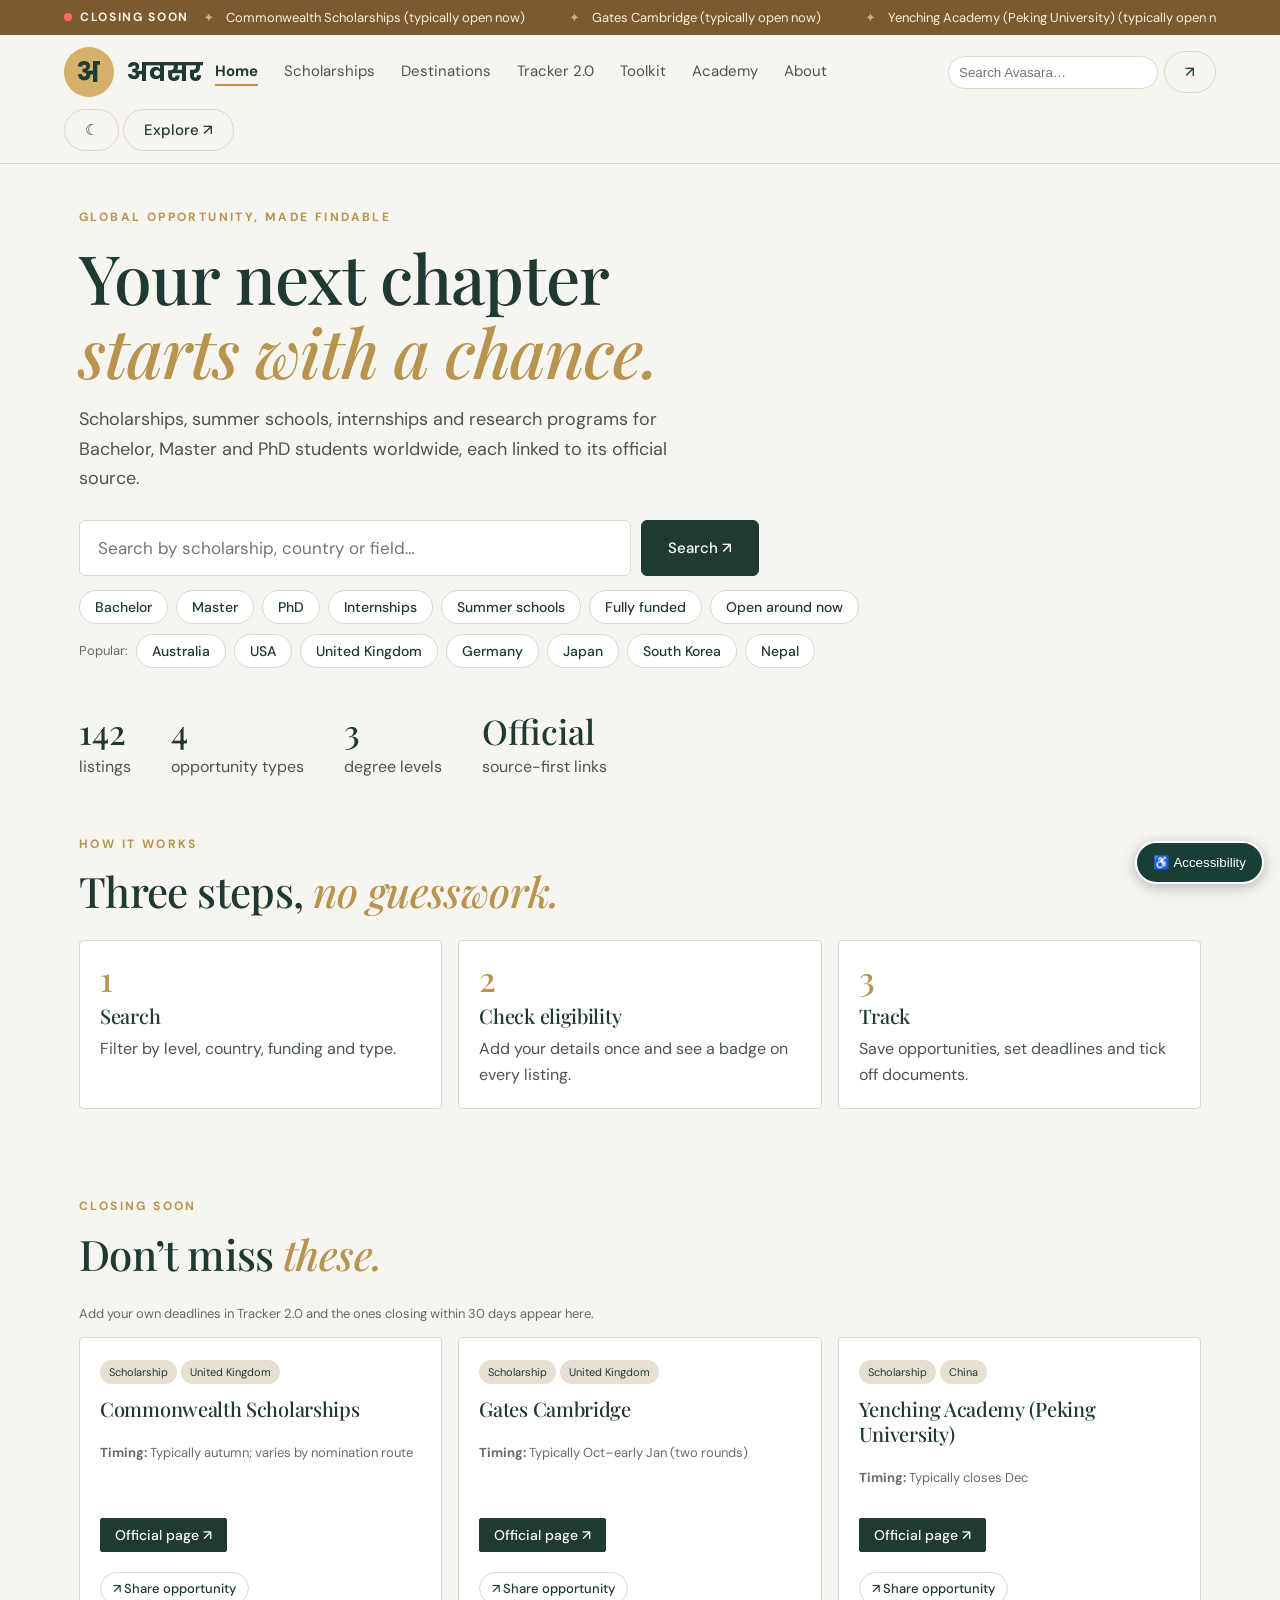
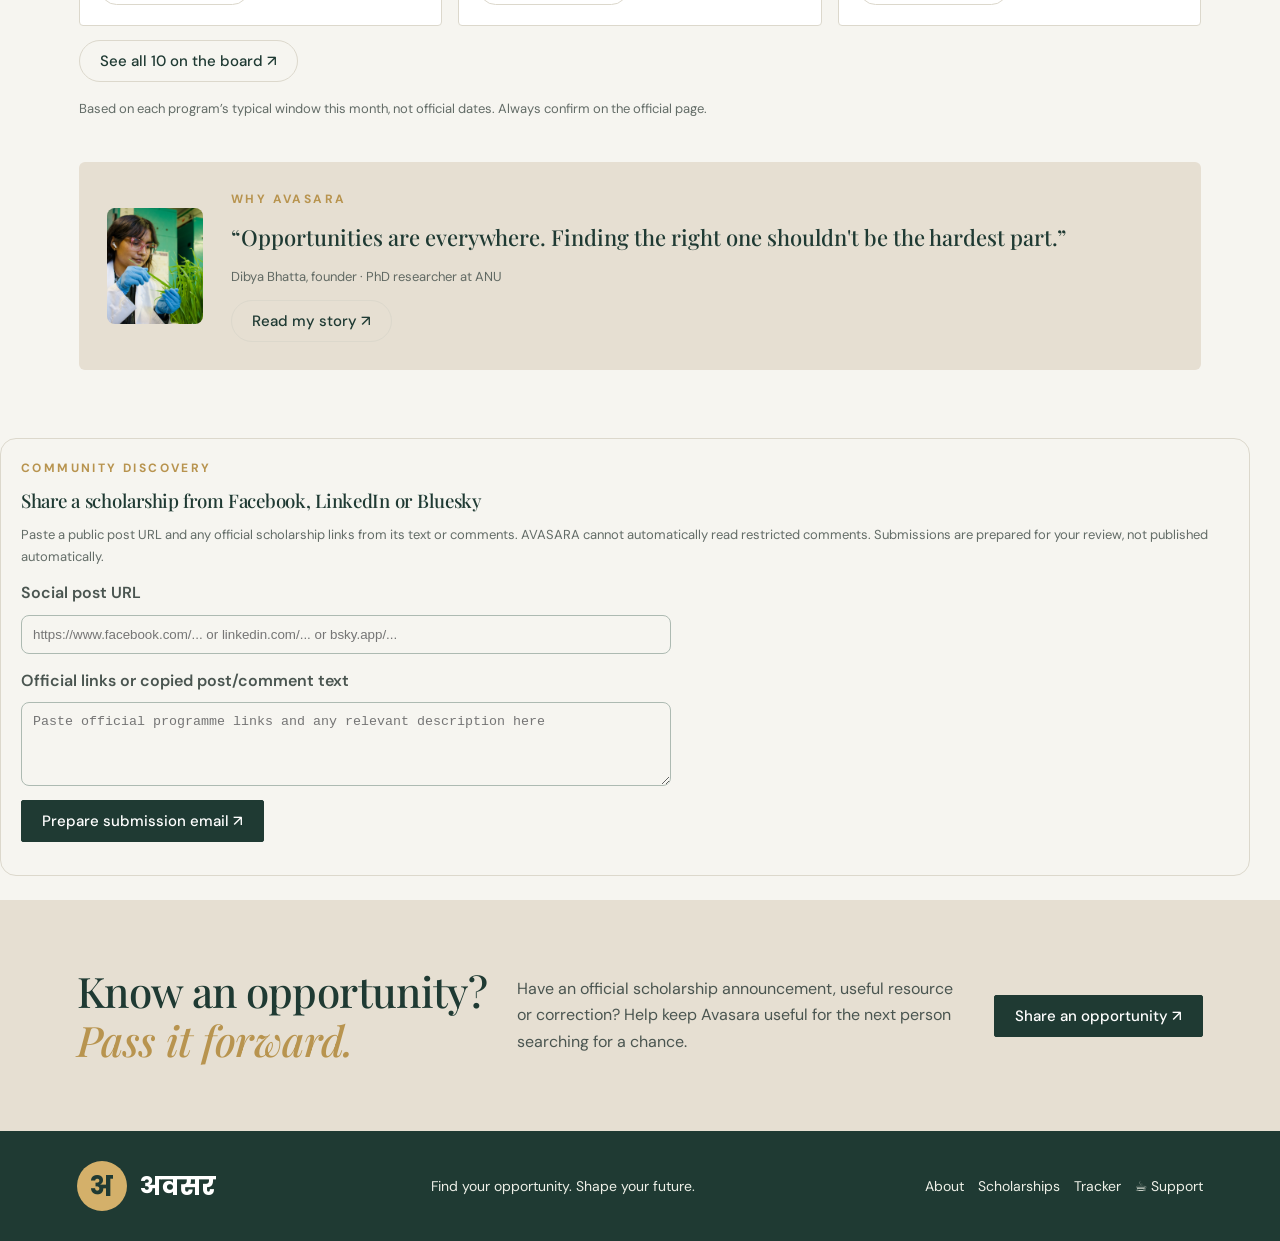
==== commit 2a04c891: "Add files via upload" ====
--- a/index.html
+++ b/index.html
@@ -8,7 +8,7 @@
 <link rel="icon" href="data:image/svg+xml,%3Csvg xmlns=%27http://www.w3.org/2000/svg%27 viewBox=%270 0 100 100%27%3E%3Ccircle cx=%2750%27 cy=%2750%27 r=%2750%27 fill=%27%23d4b06a%27/%3E%3Ctext x=%2750%27 y=%2770%27 font-size=%2765%27 text-anchor=%27middle%27 fill=%27%231f3a33%27 font-weight=%27bold%27%3E%E0%A4%85%3C/text%3E%3C/svg%3E">
 <title>Avasara — Find your opportunity</title>
 <link rel="stylesheet" href="https://fonts.googleapis.com/css2?family=DM+Sans:wght@400;500;700&family=Playfair+Display:ital,wght@0,500;0,600;1,500;1,600&family=Poppins:wght@500;700&display=swap">
-<link rel="stylesheet" href="style.css"></head>
+<link rel="stylesheet" href="style.css"><link rel="stylesheet" href="discovery-upgrade.css"></head>
 <body data-page="home">
 <script>
 /*
@@ -84,6 +84,7 @@
 <section style="padding-top:10px"><div class="teaser"><img class="teaser-photo" src="1O1A9320.jpeg" alt="Dibya Bhatta, founder of Avasara" onerror="this.style.display='none'">
 <div><div class="eyebrow">Why Avasara</div><p class="teaser-quote">“Opportunities are everywhere. Finding the right one shouldn't be the hardest part.”</p>
 <p class="note">Dibya Bhatta, founder · PhD researcher at ANU</p><a class="btn" href="#about">Read my story ↗</a></div></div></section>
+<section class="av-importer" id="community-import"><div class="eyebrow">Community discovery</div><h3>Share a scholarship from Facebook, LinkedIn or Bluesky</h3><p class="note">Paste a public post URL and any official scholarship links from its text or comments. AVASARA cannot automatically read restricted comments. Submissions are prepared for your review, not published automatically.</p><label for="av-social-post">Social post URL</label><input id="av-social-post" type="url" placeholder="https://www.facebook.com/... or linkedin.com/... or bsky.app/..."><label for="av-social-links">Official links or copied post/comment text</label><textarea id="av-social-links" rows="4" placeholder="Paste official programme links and any relevant description here"></textarea><button class="btn dk" id="av-social-compose" type="button">Prepare submission email ↗</button><p class="note" id="av-social-note" role="status"></p></section>
 <div class="cta"><h2 style="margin:0">Know an opportunity?<br><em style="font-style:italic">Pass it forward.</em></h2>
 <p style="max-width:480px">Have an official scholarship announcement, useful resource or correction? Help keep Avasara useful for the next person searching for a chance.</p>
 <a class="btn dk js-submit" href="mailto:agridibu@gmail.com?subject=Avasara%20opportunity%20suggestion">Share an opportunity ↗</a></div>
@@ -100,12 +101,14 @@
 <select id="pe"><option value="">English test?</option><option value="yes">Yes (IELTS/TOEFL/PTE)</option><option value="no">Not yet</option></select>
 <label style="display:flex;align-items:center;gap:6px"><input type="checkbox" id="hide"> Hide not eligible</label></div>
 <p id="sum" class="note"></p></details>
+<section class="av-subject-panel" aria-labelledby="av-subject-title"><h3 id="av-subject-title">Browse by subject &amp; major</h3><p class="note">Subjects are shown on each listing. <b>Eligible majors</b> are not assumed from programme titles; check official admission rules. Unclassified opportunities remain searchable in “All fields”.</p><div id="av-subject-buttons" class="av-subject-buttons" role="group" aria-label="Choose academic subject"></div><label for="av-major">Specific major or research topic</label><input id="av-major" type="search" placeholder="e.g. Microbiology, forestry, economics" aria-label="Filter by major or research topic"><p id="av-subject-summary" class="note" aria-live="polite"></p></section>
+<section class="av-source-directory" aria-label="Official global research and scholarship portals"><h3>Global university, government &amp; research job portals</h3><p id="av-auto-status" class="note" aria-live="polite">Loading reviewed automated entries and official portal directory…</p><div id="av-source-directory"></div><p class="note">Portal directory entries are discovery links, not verified individual opportunities. Only reviewed individual listings are added to the opportunity cards.</p></section>
 <div class="filters"><input id="q" placeholder="Search name, country, keyword…">
-<select id="ft"><option value="">All types</option><option>Scholarship</option><option>Research</option><option>Internship</option><option>Summer school</option><option>Postdoctoral</option></select>
+<select id="ft"><option value="">All types</option><option>Scholarship</option><option>Research</option><option>Internship</option><option>Summer school</option><option>Postdoctoral</option><option>Fellowship</option></select>
 <select id="fl"><option value="">All levels</option><option value="S">Grade 11–12</option><option value="B">Bachelor</option><option value="M">Master</option><option value="P">PhD</option></select>
 <select id="fd"><option value="">All destinations</option></select>
 <select id="ffield"><option value="">All fields</option><option>Engineering & Technology</option><option>Computer Science, AI & Data Science</option><option>Medicine & Health</option><option>Biological Sciences & Biotechnology</option><option>Chemistry, Physics & Mathematics</option><option>Environmental Science & Climate</option><option>Agriculture & Food Science</option><option>Business, Economics & Finance</option><option>Law & International Relations</option><option>Social Sciences & Psychology</option><option>Education</option><option>Arts, Humanities & Languages</option><option>Architecture & Design</option><option>Media & Communications</option><option>Public Policy & Development</option></select>
-<select id="fverified"><option value="">Any verification status</option><option value="verified">Verified deadline</option><option value="unverified">Needs verification</option></select><select id="fdeadline"><option value="">Any deadline</option><option value="7">Within 7 days</option><option value="14">Within 14 days</option><option value="30">Within 30 days</option><option value="60">Within 60 days</option><option value="90">Within 90 days</option></select><select id="ff"><option value="">Any funding</option><option>Fully funded</option><option>Partial</option><option>Paid</option><option>Varies</option></select>
+<select id="fverified"><option value="">Any verification status</option><option value="verified">Previously recorded deadline</option><option value="unverified">Needs verification</option></select><select id="fdeadline"><option value="">Any deadline</option><option value="7">Within 7 days</option><option value="14">Within 14 days</option><option value="30">Within 30 days</option><option value="60">Within 60 days</option><option value="90">Within 90 days</option></select><select id="ff"><option value="">Any funding</option><option>Fully funded</option><option>Partial</option><option>Paid</option><option>Varies</option></select>
 <select id="fs"><option value="">All sources</option><option value="curated">Curated by Avasara</option><option value="community">Shared by community</option></select>
 <label class="open-now"><input type="checkbox" id="fo"> Open around now</label>
 <button class="btn" id="clr">Clear</button></div>
@@ -139,7 +142,7 @@
 <div id="cvfields"></div></div>
 <div><p><button class="btn dk" id="cvprint">Print / Save PDF ↗</button> <a class="btn" href="#cvtemplates">Browse Word CV templates ↓</a> <a class="btn" href="https://europass.europa.eu/en/create-europass-cv" target="_blank" rel="noopener">Europass CV ↗</a></p><div id="cvprev"></div>
 <p class="note">In the print window choose “Save as PDF”. Conventions shown are typical; always follow the program’s own instructions.</p></div></div>
-<section id="cvtemplates" style="margin:26px 0 34px"><h3 style="font-size:22px">Choose a Word CV / résumé template</h3><p class="note">Preview the layout here, then download an editable .docx file with guided placeholders. Choose the format requested by the scholarship or employer.</p><div class="grid" style="grid-template-columns:repeat(auto-fit,minmax(190px,1fr));gap:16px"><article class="card" style="padding:16px"><div style="background:#fff;color:#243b34;border:1px solid #ddd;padding:14px;min-height:140px;font-family:Georgia,serif"><strong style="font-size:15px">YOUR NAME</strong><hr><small>Research interests<hr>Education<hr>Publications<hr>Grants</small></div><h4 style="margin:12px 0 4px">Academic Research CV</h4><p class="note">PhD · postdoctoral · publications</p><a class="btn dk" href="cv-templates/academic-research.docx" download>Choose template ↓</a></article><article class="card" style="padding:16px"><div style="background:#fff;color:#243b34;border:1px solid #ddd;padding:14px;min-height:140px;font-family:Georgia,serif"><strong style="font-size:15px">YOUR NAME</strong><hr><small>Profile<hr>Education<hr>Experience<hr>Referees</small></div><h4 style="margin:12px 0 4px">Australian CV</h4><p class="note">Australia · New Zealand</p><a class="btn dk" href="cv-templates/australian.docx" download>Choose template ↓</a></article><article class="card" style="padding:16px"><div style="background:#fff;color:#243b34;border:1px solid #ddd;padding:14px;min-height:140px;font-family:Georgia,serif"><strong style="font-size:15px">YOUR NAME</strong><hr><small>Education<hr>Experience<hr>Projects<hr>Skills</small></div><h4 style="margin:12px 0 4px">US Résumé</h4><p class="note">Internships · industry · 1 page</p><a class="btn dk" href="cv-templates/us-resume.docx" download>Choose template ↓</a></article><article class="card" style="padding:16px"><div style="background:#fff;color:#243b34;border:1px solid #ddd;padding:14px;min-height:140px;font-family:Georgia,serif"><strong style="font-size:15px">YOUR NAME</strong><hr><small>Profile<hr>Education<hr>Experience<hr>Skills</small></div><h4 style="margin:12px 0 4px">UK CV</h4><p class="note">UK master’s · graduate roles</p><a class="btn dk" href="cv-templates/uk-cv.docx" download>Choose template ↓</a></article><article class="card" style="padding:16px"><div style="background:#fff;color:#243b34;border:1px solid #ddd;padding:14px;min-height:140px;font-family:Georgia,serif"><strong style="font-size:15px">YOUR NAME</strong><hr><small>Profile<hr>Education<hr>Experience<hr>Languages</small></div><h4 style="margin:12px 0 4px">European CV</h4><p class="note">European applications · skills</p><a class="btn dk" href="cv-templates/europass-inspired.docx" download>Choose template ↓</a></article><article class="card" style="padding:16px"><div style="background:#fff;color:#243b34;border:1px solid #ddd;padding:14px;min-height:140px;font-family:Georgia,serif"><strong style="font-size:15px">YOUR NAME</strong><hr><small>Education<hr>Awards<hr>Volunteering<hr>Projects</small></div><h4 style="margin:12px 0 4px">Scholarship Student CV</h4><p class="note">Bachelor’s · master’s applicants</p><a class="btn dk" href="cv-templates/scholarship-student.docx" download>Choose template ↓</a></article></div></section><div id="tk-em" class="tk" style="display:none"><div>
+<section id="cvtemplates" style="margin:26px 0 34px"><h3 style="font-size:22px">Choose a Word CV / résumé template</h3><p class="note">Preview the layout here, then download an editable .docx file with guided placeholders. Choose the format requested by the scholarship or employer.</p><div class="av-cv-controls"><label for="av-cv-filter">Browse templates by purpose</label><select id="av-cv-filter"><option value="all">All templates</option><option value="research">Research & PhD</option><option value="professional">Professional & internships</option><option value="scholarship">Scholarship applications</option><option value="europe">Europe</option></select></div><div id="av-cv-gallery" class="grid" style="grid-template-columns:repeat(auto-fit,minmax(190px,1fr));gap:16px"><article class="card" style="padding:16px"><div style="background:#fff;color:#243b34;border:1px solid #ddd;padding:14px;min-height:140px;font-family:Georgia,serif"><strong style="font-size:15px">YOUR NAME</strong><hr><small>Research interests<hr>Education<hr>Publications<hr>Grants</small></div><h4 style="margin:12px 0 4px">Academic Research CV</h4><p class="note">PhD · postdoctoral · publications</p><a class="btn dk" href="cv-templates/academic-research.docx" download>Choose template ↓</a></article><article class="card" style="padding:16px"><div style="background:#fff;color:#243b34;border:1px solid #ddd;padding:14px;min-height:140px;font-family:Georgia,serif"><strong style="font-size:15px">YOUR NAME</strong><hr><small>Profile<hr>Education<hr>Experience<hr>Referees</small></div><h4 style="margin:12px 0 4px">Australian CV</h4><p class="note">Australia · New Zealand</p><a class="btn dk" href="cv-templates/australian.docx" download>Choose template ↓</a></article><article class="card" style="padding:16px"><div style="background:#fff;color:#243b34;border:1px solid #ddd;padding:14px;min-height:140px;font-family:Georgia,serif"><strong style="font-size:15px">YOUR NAME</strong><hr><small>Education<hr>Experience<hr>Projects<hr>Skills</small></div><h4 style="margin:12px 0 4px">US Résumé</h4><p class="note">Internships · industry · 1 page</p><a class="btn dk" href="cv-templates/us-resume.docx" download>Choose template ↓</a></article><article class="card" style="padding:16px"><div style="background:#fff;color:#243b34;border:1px solid #ddd;padding:14px;min-height:140px;font-family:Georgia,serif"><strong style="font-size:15px">YOUR NAME</strong><hr><small>Profile<hr>Education<hr>Experience<hr>Skills</small></div><h4 style="margin:12px 0 4px">UK CV</h4><p class="note">UK master’s · graduate roles</p><a class="btn dk" href="cv-templates/uk-cv.docx" download>Choose template ↓</a></article><article class="card" style="padding:16px"><div style="background:#fff;color:#243b34;border:1px solid #ddd;padding:14px;min-height:140px;font-family:Georgia,serif"><strong style="font-size:15px">YOUR NAME</strong><hr><small>Profile<hr>Education<hr>Experience<hr>Languages</small></div><h4 style="margin:12px 0 4px">European CV</h4><p class="note">European applications · skills</p><a class="btn dk" href="cv-templates/europass-inspired.docx" download>Choose template ↓</a></article><article class="card" style="padding:16px"><div style="background:#fff;color:#243b34;border:1px solid #ddd;padding:14px;min-height:140px;font-family:Georgia,serif"><strong style="font-size:15px">YOUR NAME</strong><hr><small>Education<hr>Awards<hr>Volunteering<hr>Projects</small></div><h4 style="margin:12px 0 4px">Scholarship Student CV</h4><p class="note">Bachelor’s · master’s applicants</p><a class="btn dk" href="cv-templates/scholarship-student.docx" download>Choose template ↓</a></article></div><dialog id="av-cv-dialog" aria-labelledby="av-cv-dialog-title"><button class="btn" id="av-cv-close" type="button">Close preview ✕</button><h3 id="av-cv-dialog-title"></h3><div id="av-cv-dialog-content"></div><p class="note">This is a structural preview. The actual editable Word document may differ slightly by application.</p><a class="btn dk" id="av-cv-download" download>Download editable Word file ↓</a></dialog></section><div id="tk-em" class="tk" style="display:none"><div>
 <label>Professor’s country</label><select id="emdest"></select>
 <label>Type of email</label><select id="emtype"><option value="phd">PhD supervisor enquiry</option><option value="master">Master’s (research) enquiry</option><option value="intern">Summer research / internship</option><option value="follow">Follow-up (no reply yet)</option><option value="scholar">Scholarship eligibility question</option><option value="ref">Reference request to a referee</option></select>
 <div id="emfields"></div></div>
@@ -162,7 +165,14 @@
 <div class="card"><div class="tags"><span>USA</span><span>PhD</span></div><h3>PhD in the USA</h3><p>Strong programs usually fund admitted PhD students with a stipend and tuition waiver, through assistantships or fellowships. You apply to the program, not to a separate scholarship. Ask about funding before you accept.</p></div>
 <div class="card"><div class="tags"><span>USA</span><span>Master’s</span></div><h3>Master’s in the USA</h3><p>Funding is limited and mostly partial: departmental awards, merit aid and some assistantships. Check each department’s funding page and the deadline for aid, which can be earlier than admission.</p></div>
 <div class="card"><div class="tags"><span>USA</span><span>Bachelor</span></div><h3>Bachelor’s in the USA</h3><p>International aid comes from the university and is usually decided at admission. A few, such as Harvard, MIT, Princeton, Yale and Amherst, say they are need-blind for internationals. Confirm the policy each year.</p></div>
-</div></section>
+</div><section id="av-global-academy" class="av-global-academy"><div class="eyebrow">Global Academy</div><h3>Study, research and internships across the world</h3><p class="note">Choose a region for official starting points. Funding and application deadlines depend on the specific programme.</p><div class="av-region-grid">
+<article class="card"><h4>Europe</h4><p>Salaried PhDs, Erasmus Mundus, MSCA, postdoctoral positions and summer research placements.</p><a href="https://euraxess.ec.europa.eu/jobs/search" target="_blank" rel="noopener">EURAXESS jobs ↗</a></article>
+<article class="card"><h4>Australia &amp; Oceania</h4><p>RTP, university research scholarships, vacation studentships and New Zealand postgraduate funding.</p><a href="https://www.education.gov.au/research-block-grants/research-training-program" target="_blank" rel="noopener">Australian RTP ↗</a></article>
+<article class="card"><h4>Asia</h4><p>MEXT, GKS, university research placements, international master's programmes and summer internships.</p><a href="https://www.studyinjapan.go.jp/en/planning/scholarships/mext-scholarships/" target="_blank" rel="noopener">Japan scholarships ↗</a></article>
+<article class="card"><h4>Africa</h4><p>Regional postgraduate programmes, African research institutes, university scholarships and mobility funding.</p><a href="https://mastercardfdn.org/en/what-we-do/our-programs/mastercard-foundation-scholars-program/where-to-apply/" target="_blank" rel="noopener">Scholars partners ↗</a></article>
+<article class="card"><h4>Americas</h4><p>Graduate assistantships, university funding, research fellowships and summer internships.</p><a href="https://www.fulbrightprogram.org/" target="_blank" rel="noopener">Fulbright programmes ↗</a></article>
+<article class="card"><h4>Middle East</h4><p>Research universities, postgraduate scholarships and funded science and technology programmes.</p><a href="https://www.kaust.edu.sa/en/study" target="_blank" rel="noopener">KAUST study ↗</a></article>
+</div><p class="note">Summer can mean December–February in the Southern Hemisphere. Search by actual start dates and application windows, not the word “summer” alone.</p></section></section>
 </div>
 <div data-view="about">
 <section id="about">
@@ -289,140 +299,148 @@
  */
 const AVASARA = {
   opportunities: [
-    {"name":"Marie Skłodowska-Curie Postdoctoral Fellowships","type":"Postdoctoral","levels":["P"],"country":"Europe / Global","funding":"Fully funded","url":"https://marie-sklodowska-curie-actions.ec.europa.eu/funding/msca-postdoctoral-fellowships-2027","deadline":"2027-09-08","deadlineTime":"17:00 CEST","deadlineStatus":"Published for 2027 call","verifiedOn":"2026-11-19","fieldCategory":"All research disciplines","majors":["Research across disciplines; subject to call eligibility"],"source":"https://marie-sklodowska-curie-actions.ec.europa.eu/funding/msca-postdoctoral-fellowships-2027"},
-    {"name":"Alexander von Humboldt Research Fellowship","type":"Postdoctoral","levels":["P"],"country":"Germany","funding":"Fully funded","url":"https://www.humboldt-foundation.de/en/apply/sponsorship-programmes/humboldt-research-fellowship"},
-    {"name":"JSPS Postdoctoral Fellowship for Research in Japan","type":"Postdoctoral","levels":["P"],"country":"Japan","funding":"Fully funded","url":"https://www.jsps.go.jp/english/e-fellow/"},
-    {"name":"EMBO Postdoctoral Fellowships","type":"Postdoctoral","levels":["P"],"country":"Europe / Global","funding":"Fully funded","url":"https://www.embo.org/funding-awards/fellowships/postdoctoral-fellowships/"},
-    {"name":"HFSP Postdoctoral Fellowships","type":"Postdoctoral","levels":["P"],"country":"Global","funding":"Fully funded","url":"https://www.hfsp.org/funding/postdoctoral-fellowships"},
-    {"name":"Wellcome Early-Career Awards","type":"Postdoctoral","levels":["P"],"country":"United Kingdom / Global","funding":"Varies","url":"https://wellcome.org/grant-funding/schemes/early-career-awards"},
-    {"name":"NIH Postdoctoral Research Opportunities","type":"Postdoctoral","levels":["P"],"country":"USA","funding":"Paid","url":"https://www.training.nih.gov/"},
-    {"name":"Banting Postdoctoral Fellowships","type":"Postdoctoral","levels":["P"],"country":"Canada","funding":"Fully funded","url":"https://banting.fellowships-bourses.gc.ca/"},
-    {"name":"Marie Skłodowska-Curie Postdoctoral Fellowships","type":"Postdoctoral","levels":["P"],"country":"Europe / Global","funding":"Fully funded","url":"https://marie-sklodowska-curie-actions.ec.europa.eu/actions/postdoctoral-fellowships"},
-    {"name":"Alexander von Humboldt Research Fellowship","type":"Postdoctoral","levels":["P"],"country":"Germany","funding":"Fully funded","url":"https://www.humboldt-foundation.de/en/apply/sponsorship-programmes/humboldt-research-fellowship"},
-    {"name":"JSPS Postdoctoral Fellowship for Research in Japan","type":"Postdoctoral","levels":["P"],"country":"Japan","funding":"Fully funded","url":"https://www.jsps.go.jp/english/e-fellow/"},
-    {"name":"EMBO Postdoctoral Fellowships","type":"Postdoctoral","levels":["P"],"country":"Europe / Global","funding":"Fully funded","url":"https://www.embo.org/funding-awards/fellowships/postdoctoral-fellowships/"},
-    {"name":"HFSP Postdoctoral Fellowships","type":"Postdoctoral","levels":["P"],"country":"Global","funding":"Fully funded","url":"https://www.hfsp.org/funding/postdoctoral-fellowships"},
-    {"name":"Wellcome Early-Career Awards","type":"Postdoctoral","levels":["P"],"country":"United Kingdom / Global","funding":"Varies","url":"https://wellcome.org/grant-funding/schemes/early-career-awards"},
-    {"name":"NIH Postdoctoral Research Opportunities","type":"Postdoctoral","levels":["P"],"country":"USA","funding":"Paid","url":"https://www.training.nih.gov/"},
-    {"name":"Banting Postdoctoral Fellowships","type":"Postdoctoral","levels":["P"],"country":"Canada","funding":"Fully funded","url":"https://banting.fellowships-bourses.gc.ca/"},
-    {"name":"Chevening Scholarships","type":"Scholarship","levels":["M"],"country":"United Kingdom","funding":"Fully funded","url":"https://www.chevening.org/scholarships/application-timeline/","deadline":"2026-10-06","deadlineTime":"11:00 UTC","deadlineStatus":"Closed: 2027–28 application cycle","verifiedOn":"2026-11-19","fieldCategory":"Multiple disciplines","majors":["Eligible UK taught master’s courses; check course-specific eligibility"],"source":"https://www.chevening.org/scholarships/application-timeline/"},
-    {"name":"Commonwealth Scholarships","type":"Scholarship","levels":["M","P"],"country":"United Kingdom","funding":"Fully funded","url":"https://cscuk.fcdo.gov.uk"},
-    {"name":"Gates Cambridge","type":"Scholarship","levels":["M","P"],"country":"United Kingdom","funding":"Fully funded","url":"https://www.gatescambridge.org"},
-    {"name":"Rhodes Scholarship (Oxford)","type":"Scholarship","levels":["M","P"],"country":"United Kingdom","funding":"Fully funded","url":"https://www.rhodeshouse.ox.ac.uk"},
-    {"name":"Clarendon Scholarships (Oxford)","type":"Scholarship","levels":["M","P"],"country":"United Kingdom","funding":"Fully funded","url":"https://www.ox.ac.uk/clarendon"},
-    {"name":"LSE Summer Schools","type":"Summer school","levels":["B","M"],"country":"United Kingdom","funding":"Varies","url":"https://www.lse.ac.uk/study-at-lse/summer-schools"},
-    {"name":"Fulbright Foreign Student Program","type":"Scholarship","levels":["M","P"],"country":"USA","funding":"Fully funded","url":"https://fulbrightprogram.org"},
-    {"name":"Knight-Hennessy Scholars (Stanford)","type":"Scholarship","levels":["M","P"],"country":"USA","funding":"Fully funded","url":"https://knight-hennessy.stanford.edu"},
-    {"name":"Hubert H. Humphrey Fellowship","type":"Scholarship","levels":["P"],"country":"USA","funding":"Fully funded","url":"https://www.humphreyfellowship.org"},
-    {"name":"Harvard College Financial Aid (international applicants)","type":"Scholarship","levels":["B"],"country":"USA","funding":"Varies","url":"https://college.harvard.edu/financial-aid"},
-    {"name":"MIT Financial Aid (international applicants)","type":"Scholarship","levels":["B"],"country":"USA","funding":"Varies","url":"https://mitadmissions.org/afford"},
-    {"name":"Princeton Financial Aid (international applicants)","type":"Scholarship","levels":["B"],"country":"USA","funding":"Varies","url":"https://admission.princeton.edu/cost-aid"},
-    {"name":"Yale Financial Aid (international applicants)","type":"Scholarship","levels":["B"],"country":"USA","funding":"Varies","url":"https://admissions.yale.edu/financial-aid"},
-    {"name":"Stanford Financial Aid (international applicants)","type":"Scholarship","levels":["B"],"country":"USA","funding":"Varies","url":"https://financialaid.stanford.edu"},
-    {"name":"Amherst College Financial Aid (international applicants)","type":"Scholarship","levels":["B"],"country":"USA","funding":"Varies","url":"https://www.amherst.edu/admission"},
-    {"name":"EducationUSA Funding Guide","type":"Scholarship","levels":["B","M","P"],"country":"USA","funding":"Varies","url":"https://educationusa.state.gov"},
-    {"name":"Vanier Canada Graduate Scholarships","type":"Scholarship","levels":["P"],"country":"Canada","funding":"Fully funded","url":"https://vanier.gc.ca"},
-    {"name":"Lester B. Pearson Scholarship (Toronto)","type":"Scholarship","levels":["B"],"country":"Canada","funding":"Fully funded","url":"https://www.utoronto.ca/pearson"},
-    {"name":"Mitacs Globalink Research Internship","type":"Internship","levels":["B"],"country":"Canada","funding":"Fully funded","url":"https://www.mitacs.ca/our-programs/globalink-research-internship-students/"},
-    {"name":"EduCanada Scholarships","type":"Scholarship","levels":["B","M","P"],"country":"Canada","funding":"Varies","url":"https://www.educanada.ca/scholarships-bourses"},
-    {"name":"Australia Awards Scholarships","type":"Scholarship","levels":["M","P"],"country":"Australia","funding":"Fully funded","url":"https://www.dfat.gov.au/people-to-people/australia-awards"},
-    {"name":"Research Training Program (RTP) — Australian Government","type":"Scholarship","levels":["M","P"],"country":"Australia","funding":"Fully funded","url":"https://www.education.gov.au/research-block-grants/research-training-program"},
-    {"name":"ANU HDR Scholarships (incl. RTP, stipend + fees)","type":"Scholarship","levels":["M","P"],"country":"Australia","funding":"Fully funded","url":"https://www.anu.edu.au/study/scholarships"},
-    {"name":"University of Sydney HDR Scholarships (RTP & international)","type":"Scholarship","levels":["M","P"],"country":"Australia","funding":"Fully funded","url":"https://www.sydney.edu.au/scholarships"},
-    {"name":"UNSW Scientia & HDR Scholarships","type":"Scholarship","levels":["M","P"],"country":"Australia","funding":"Fully funded","url":"https://www.unsw.edu.au/research/hdr/scholarships"},
-    {"name":"University of Melbourne Graduate Research Scholarships","type":"Scholarship","levels":["M","P"],"country":"Australia","funding":"Fully funded","url":"https://scholarships.unimelb.edu.au"},
-    {"name":"University of Queensland HDR Scholarships","type":"Scholarship","levels":["M","P"],"country":"Australia","funding":"Fully funded","url":"https://scholarships.uq.edu.au"},
-    {"name":"Monash Graduate Research Scholarships","type":"Scholarship","levels":["M","P"],"country":"Australia","funding":"Fully funded","url":"https://www.monash.edu/graduate-research/future-students/scholarships"},
-    {"name":"CSIRO Postgraduate Studentships & Top-Up","type":"Scholarship","levels":["M","P"],"country":"Australia","funding":"Paid","url":"https://www.csiro.au/en/work-with-us/study-with-us"},
-    {"name":"CSIRO Vacation & Student Programs","type":"Internship","levels":["B","M"],"country":"Australia","funding":"Paid","url":"https://www.csiro.au/en/careers/student-programs"},
-    {"name":"Destination Australia","type":"Scholarship","levels":["B","M","P"],"country":"Australia","funding":"Partial","url":"https://www.education.gov.au/destination-australia"},
-    {"name":"ANU Summer Research Scholarships","type":"Research","levels":["B","M"],"country":"Australia","funding":"Paid","url":"https://www.anu.edu.au/study/scholarships"},
-    {"name":"NZ Scholarships (MFAT)","type":"Scholarship","levels":["M","P"],"country":"New Zealand","funding":"Fully funded","url":"https://www.mfat.govt.nz/en/aid-and-development/scholarships"},
-    {"name":"University of Auckland Scholarships","type":"Scholarship","levels":["B","M","P"],"country":"New Zealand","funding":"Varies","url":"https://www.auckland.ac.nz/en/study/scholarships-and-awards.html"},
-    {"name":"University of Otago Scholarships","type":"Scholarship","levels":["B","M","P"],"country":"New Zealand","funding":"Varies","url":"https://www.otago.ac.nz/study/scholarships"},
-    {"name":"Victoria University of Wellington Scholarships","type":"Scholarship","levels":["B","M","P"],"country":"New Zealand","funding":"Varies","url":"https://www.wgtn.ac.nz/scholarships"},
-    {"name":"Royal Society Te Apārangi Funding","type":"Research","levels":["P"],"country":"New Zealand","funding":"Varies","url":"https://www.royalsociety.org.nz"},
-    {"name":"Global Korea Scholarship (GKS)","type":"Scholarship","levels":["B","M","P"],"country":"South Korea","funding":"Fully funded","url":"https://www.studyinkorea.go.kr"},
-    {"name":"KAIST International Admissions & Scholarships","type":"Scholarship","levels":["B","M","P"],"country":"South Korea","funding":"Fully funded","url":"https://admission.kaist.ac.kr"},
-    {"name":"Yonsei Summer School","type":"Summer school","levels":["B","M"],"country":"South Korea","funding":"Varies","url":"https://summer.yonsei.ac.kr"},
-    {"name":"MEXT Japanese Government Scholarship","type":"Scholarship","levels":["B","M","P"],"country":"Japan","funding":"Fully funded","url":"https://www.studyinjapan.go.jp"},
-    {"name":"JASSO Scholarships & Exchange","type":"Scholarship","levels":["B","M"],"country":"Japan","funding":"Partial","url":"https://www.jasso.go.jp/en/ryugaku/"},
-    {"name":"ADB-Japan Scholarship Program","type":"Scholarship","levels":["M"],"country":"Japan","funding":"Fully funded","url":"https://www.adb.org/work-with-us/careers/japan-scholarship-program"},
-    {"name":"CSC Chinese Government Scholarship","type":"Scholarship","levels":["B","M","P"],"country":"China","funding":"Fully funded","url":"https://www.csc.edu.cn/laihua"},
-    {"name":"Schwarzman Scholars (Tsinghua)","type":"Scholarship","levels":["M"],"country":"China","funding":"Fully funded","url":"https://www.schwarzmanscholars.org"},
-    {"name":"Yenching Academy (Peking University)","type":"Scholarship","levels":["M"],"country":"China","funding":"Fully funded","url":"https://yenchingacademy.pku.edu.cn"},
-    {"name":"ICCR Scholarships (India)","type":"Scholarship","levels":["B","M","P"],"country":"India","funding":"Fully funded","url":"https://www.iccr.gov.in"},
-    {"name":"Study in India Portal","type":"Scholarship","levels":["B","M","P"],"country":"India","funding":"Varies","url":"https://studyinindia.gov.in"},
-    {"name":"Ministry of Education, Nepal — Scholarships","type":"Scholarship","levels":["B","M","P"],"country":"Nepal","funding":"Varies","url":"https://moest.gov.np"},
-    {"name":"Kathmandu Metropolitan City (KMC) Grade 11–12 Scholarship Exam","type":"Scholarship","levels":["S"],"country":"Nepal","funding":"Fully funded","url":"https://entrance.kathmandu.gov.np"},
-    {"name":"Mahatma Gandhi Scholarship Scheme (Embassy of India, Kathmandu)","type":"Scholarship","levels":["S"],"country":"Nepal","funding":"Partial","url":"https://www.indembkathmandu.gov.in"},
-    {"name":"Golden Jubilee Scholarship Scheme (Embassy of India, Kathmandu)","type":"Scholarship","levels":["B"],"country":"Nepal","funding":"Partial","url":"https://www.indembkathmandu.gov.in"},
-    {"name":"MBBS & BDS Scholarship Seats — Medical Education Commission (Medicine)","type":"Scholarship","levels":["B"],"country":"Nepal","funding":"Fully funded","url":"https://mec.gov.np"},
-    {"name":"MoEST Scholarships Abroad — MBBS, Engineering, Pharmacy (Bangladesh, Pakistan, Egypt & more)","type":"Scholarship","levels":["B"],"country":"Nepal","funding":"Fully funded","url":"https://moest.gov.np"},
-    {"name":"UGC Nepal Scholarships (MBBS/BE for low-income groups, MPhil & PhD fellowships)","type":"Scholarship","levels":["B","M","P"],"country":"Nepal","funding":"Varies","url":"https://www.ugcnepal.edu.np"},
-    {"name":"IOE Tribhuvan Scholarships & Quotas (Engineering, Architecture)","type":"Scholarship","levels":["B"],"country":"Nepal","funding":"Partial","url":"https://tcioe.edu.np/admissions/scholarships"},
-    {"name":"IAAS Tribhuvan Scholarships (Agriculture & Animal Science)","type":"Scholarship","levels":["B","M"],"country":"Nepal","funding":"Varies","url":"https://iaas.edu.np"},
-    {"name":"AFU Scholarships — Agriculture & Forestry University (Agriculture, Forestry, Veterinary)","type":"Scholarship","levels":["B","M","P"],"country":"Nepal","funding":"Varies","url":"https://www.afu.edu.np"},
-    {"name":"IOF Tribhuvan Scholarships — Institute of Forestry, Pokhara (Forestry; also student research grants)","type":"Scholarship","levels":["B","M"],"country":"Nepal","funding":"Varies","url":"https://www.iofpc.edu.np"},
-    {"name":"Kathmandu University Scholarships (Engineering, Science, Management, Medicine)","type":"Scholarship","levels":["B","M","P"],"country":"Nepal","funding":"Varies","url":"https://ku.edu.np"},
-    {"name":"Pokhara University Scholarships (Engineering, Health, Management)","type":"Scholarship","levels":["B","M"],"country":"Nepal","funding":"Varies","url":"https://pu.edu.np"},
-    {"name":"Tribhuvan University Scholarships & Quotas (all faculties)","type":"Scholarship","levels":["B","M","P"],"country":"Nepal","funding":"Varies","url":"https://tu.edu.np"},
-    {"name":"Embassy of India — Engineering & Medical seats in India (Self Finance Scheme)","type":"Scholarship","levels":["B"],"country":"Nepal","funding":"Varies","url":"https://www.indembkathmandu.gov.in"},
-    {"name":"Embassy of India — Masters scholarships (Homi Bhabha Engineering, Nepal Aid Fund Agriculture)","type":"Scholarship","levels":["M"],"country":"Nepal","funding":"Varies","url":"https://www.indembkathmandu.gov.in"},
-    {"name":"NAST PhD Fellowship (Science & Technology)","type":"Research","levels":["P"],"country":"Nepal","funding":"Paid","url":"https://nast.gov.np"},
-    {"name":"Embassy of India Kathmandu — Scholarships for Nepali students","type":"Scholarship","levels":["B","M","P"],"country":"Nepal","funding":"Varies","url":"https://www.indembkathmandu.gov.in"},
-    {"name":"DAAD Scholarships Germany","type":"Scholarship","levels":["M","P"],"country":"Germany","funding":"Fully funded","url":"https://www.daad.de/en/"},
-    {"name":"DAAD RISE Germany","type":"Internship","levels":["B"],"country":"Germany","funding":"Paid","url":"https://www.daad.de/rise"},
-    {"name":"Erasmus Mundus Joint Masters","type":"Scholarship","levels":["M"],"country":"Europe","funding":"Fully funded","url":"https://erasmus-plus.ec.europa.eu/opportunities/opportunities-for-individuals/students/erasmus-mundus-joint-masters"},
-    {"name":"Marie Skłodowska-Curie Actions","type":"Research","levels":["P"],"country":"Europe","funding":"Paid","url":"https://marie-sklodowska-curie-actions.ec.europa.eu"},
-    {"name":"CERN Summer Student Programme","type":"Internship","levels":["B","M"],"country":"Switzerland","funding":"Paid","url":"https://careers.cern/summer"},
-    {"name":"Swiss Government Excellence Scholarships","type":"Scholarship","levels":["P"],"country":"Switzerland","funding":"Fully funded","url":"https://www.sbfi.admin.ch/scholarships_eu"},
-    {"name":"Eiffel Excellence Scholarship","type":"Scholarship","levels":["M","P"],"country":"France","funding":"Fully funded","url":"https://www.campusfrance.org/en/eiffel-scholarship-program-of-excellence"},
-    {"name":"Swedish Institute Scholarships","type":"Scholarship","levels":["M"],"country":"Sweden","funding":"Fully funded","url":"https://si.se/en/apply/scholarships/"},
-    {"name":"Holland Scholarship","type":"Scholarship","levels":["B","M"],"country":"Netherlands","funding":"Partial","url":"https://www.studyinholland.nl/finances/holland-scholarship"},
-    {"name":"Study in Denmark — Scholarships","type":"Scholarship","levels":["B","M","P"],"country":"Denmark","funding":"Varies","url":"https://studyindenmark.dk/study-options/tuition-fees-scholarships"},
-    {"name":"Study in Finland — Scholarships","type":"Scholarship","levels":["B","M","P"],"country":"Finland","funding":"Varies","url":"https://www.studyinfinland.fi/scholarships"},
-    {"name":"Stipendium Hungaricum","type":"Scholarship","levels":["B","M","P"],"country":"Hungary","funding":"Fully funded","url":"https://stipendiumhungaricum.hu"},
-    {"name":"Study in Italy — Scholarships","type":"Scholarship","levels":["B","M","P"],"country":"Italy","funding":"Varies","url":"https://studyinitaly.esteri.it"},
-    {"name":"OeAD Scholarships Austria","type":"Scholarship","levels":["B","M","P"],"country":"Austria","funding":"Varies","url":"https://oead.at/en"},
-    {"name":"Government of Ireland Scholarships (HEA)","type":"Scholarship","levels":["M","P"],"country":"Ireland","funding":"Fully funded","url":"https://hea.ie/policy/international/"},
-    {"name":"NAWA Poland","type":"Scholarship","levels":["B","M","P"],"country":"Poland","funding":"Varies","url":"https://nawa.gov.pl/en"},
-    {"name":"Study in Czechia","type":"Scholarship","levels":["B","M","P"],"country":"Czechia","funding":"Varies","url":"https://www.studyin.cz"},
-    {"name":"Türkiye Scholarships","type":"Scholarship","levels":["B","M","P"],"country":"Türkiye","funding":"Fully funded","url":"https://turkiyeburslari.gov.tr"},
-    {"name":"Russian Government Scholarship (Quota)","type":"Scholarship","levels":["B","M","P"],"country":"Russia","funding":"Fully funded","url":"https://education-in-russia.com"},
-    {"name":"Aga Khan Foundation International Scholarship","type":"Scholarship","levels":["M","P"],"country":"Global","funding":"Partial","url":"https://www.akdn.org/our-agencies/aga-khan-foundation/international-scholarship-programme"},
-    {"name":"Cambridge Trust Scholarships","type":"Scholarship","levels":["M","P"],"country":"United Kingdom","funding":"Fully funded","url":"https://www.cambridgetrust.org"},
-    {"name":"GREAT Scholarships (British Council)","type":"Scholarship","levels":["M"],"country":"United Kingdom","funding":"Partial","url":"https://study-uk.britishcouncil.org/scholarships-funding/great-scholarships"},
-    {"name":"Edinburgh Postgraduate Funding","type":"Scholarship","levels":["M","P"],"country":"United Kingdom","funding":"Varies","url":"https://www.ed.ac.uk/student-funding/postgraduate"},
-    {"name":"Imperial College Fees & Funding","type":"Scholarship","levels":["M","P"],"country":"United Kingdom","funding":"Varies","url":"https://www.imperial.ac.uk/study/pg/fees-and-funding/"},
-    {"name":"Rotary Peace Fellowships","type":"Scholarship","levels":["M"],"country":"Global","funding":"Fully funded","url":"https://www.rotary.org/en/our-programs/peace-fellowships"},
-    {"name":"Joint Japan/World Bank Graduate Scholarship Program","type":"Scholarship","levels":["M"],"country":"Global","funding":"Fully funded","url":"https://www.worldbank.org/en/programs/scholarships"},
-    {"name":"AAUW International Fellowships (women)","type":"Scholarship","levels":["M","P"],"country":"USA","funding":"Partial","url":"https://www.aauw.org"},
-    {"name":"Taiwan MOE Scholarship","type":"Scholarship","levels":["B","M","P"],"country":"Taiwan","funding":"Fully funded","url":"https://taiwanscholarship.moe.gov.tw"},
-    {"name":"Singapore A*STAR Graduate Scholarships (incl. SINGA)","type":"Scholarship","levels":["P"],"country":"Singapore","funding":"Fully funded","url":"https://www.a-star.edu.sg/Scholarships"},
-    {"name":"NUS Scholarships","type":"Scholarship","levels":["B","M","P"],"country":"Singapore","funding":"Varies","url":"https://www.nus.edu.sg/oam/scholarships"},
-    {"name":"Hong Kong PhD Fellowship Scheme","type":"Scholarship","levels":["P"],"country":"Hong Kong","funding":"Fully funded","url":"https://cerg1.ugc.edu.hk/hkpfs/index.html"},
-    {"name":"KOICA Scholarship (Korea)","type":"Scholarship","levels":["M"],"country":"South Korea","funding":"Fully funded","url":"https://www.koica.go.kr"},
-    {"name":"ACIAR John Allwright Fellowships (Agriculture)","type":"Scholarship","levels":["M","P"],"country":"Australia","funding":"Fully funded","url":"https://www.aciar.gov.au"},
-    {"name":"Study Australia Scholarship Finder","type":"Scholarship","levels":["B","M","P"],"country":"Australia","funding":"Varies","url":"https://www.studyaustralia.gov.au"},
-    {"name":"University of Canterbury Scholarships","type":"Scholarship","levels":["B","M","P"],"country":"New Zealand","funding":"Varies","url":"https://www.canterbury.ac.nz/study/scholarships"},
-    {"name":"Heinrich Böll Foundation Scholarships","type":"Scholarship","levels":["M","P"],"country":"Germany","funding":"Fully funded","url":"https://www.boell.de/en"},
-    {"name":"Visegrad Scholarships","type":"Scholarship","levels":["M","P"],"country":"Europe","funding":"Partial","url":"https://www.visegradfund.org"},
-    {"name":"Google Summer of Code","type":"Internship","levels":["B","M","P"],"country":"Global","funding":"Paid","url":"https://summerofcode.withgoogle.com"},
-    {"name":"IAESTE Internships","type":"Internship","levels":["B","M"],"country":"Global","funding":"Paid","url":"https://iaeste.org"},
-    {"name":"Harvard Summer School","type":"Summer school","levels":["B"],"country":"USA","funding":"Varies","url":"https://summer.harvard.edu"},
-    {"name":"IMF Internship Program","type":"Internship","levels":["M","P"],"country":"Global","funding":"Paid","url":"https://www.imf.org/en/About/Recruitment"},
-    {"name":"WHO Internship Programme","type":"Internship","levels":["B","M","P"],"country":"Global","funding":"Varies","url":"https://www.who.int/careers"},
-    {"name":"FAO Internships","type":"Internship","levels":["B","M","P"],"country":"Global","funding":"Varies","url":"https://www.fao.org/employment"},
-    {"name":"FindAPhD — PhD project & funding search","type":"Research","levels":["P"],"country":"Global","funding":"Varies","url":"https://www.findaphd.com"},
-    {"name":"EURAXESS — PhD & research positions","type":"Research","levels":["P"],"country":"Europe","funding":"Paid","url":"https://euraxess.ec.europa.eu"},
-    {"name":"jobs.ac.uk — PhD studentships & research jobs","type":"Research","levels":["P"],"country":"United Kingdom","funding":"Varies","url":"https://www.jobs.ac.uk"},
-    {"name":"Academic Positions — PhD & research jobs","type":"Research","levels":["P"],"country":"Global","funding":"Paid","url":"https://academicpositions.com"},
-    {"name":"United Nations Internships","type":"Internship","levels":["B","M","P"],"country":"Global","funding":"Varies","url":"https://careers.un.org"},
-    {"name":"World Bank Internship Program","type":"Internship","levels":["M","P"],"country":"Global","funding":"Paid","url":"https://www.worldbank.org/en/about/careers/programs-and-internships"},
-    {"name":"UNESCO Internships","type":"Internship","levels":["B","M","P"],"country":"Global","funding":"Varies","url":"https://www.unesco.org/en/internships"},
-    {"name":"OECD Internships","type":"Internship","levels":["M","P"],"country":"Global","funding":"Paid","url":"https://www.oecd.org/en/about/careers.html"},
-    {"name":"EMBL Training & PhD","type":"Research","levels":["M","P"],"country":"Europe","funding":"Paid","url":"https://www.embl.org"}
+    {"name":"Marie Skłodowska-Curie Postdoctoral Fellowships","type":"Postdoctoral","levels":["P"],"country":"Europe / Global","funding":"Fully funded","url":"https://marie-sklodowska-curie-actions.ec.europa.eu/funding/msca-postdoctoral-fellowships-2027","deadline":"2027-09-08","deadlineTime":"17:00 CEST","deadlineStatus":"Published for 2027 call","verifiedOn":"2026-11-19","fieldCategory":"All research disciplines","majors":["Research across disciplines; subject to call eligibility"],"source":"https://marie-sklodowska-curie-actions.ec.europa.eu/funding/msca-postdoctoral-fellowships-2027","discoverySubjects":[],"majorEligibilityStatus":"needs official verification","linkReviewStatus":"source previously reviewed; recheck before applying"},
+    {"name":"Alexander von Humboldt Research Fellowship","type":"Postdoctoral","levels":["P"],"country":"Germany","funding":"Fully funded","url":"https://www.humboldt-foundation.de/en/apply/sponsorship-programmes/humboldt-research-fellowship","majors":[],"discoverySubjects":[],"majorEligibilityStatus":"needs official verification","linkReviewStatus":"not individually audited"},
+    {"name":"JSPS Postdoctoral Fellowship for Research in Japan","type":"Postdoctoral","levels":["P"],"country":"Japan","funding":"Fully funded","url":"https://www.jsps.go.jp/english/e-fellow/","majors":[],"discoverySubjects":[],"majorEligibilityStatus":"needs official verification","linkReviewStatus":"not individually audited"},
+    {"name":"EMBO Postdoctoral Fellowships","type":"Postdoctoral","levels":["P"],"country":"Europe / Global","funding":"Fully funded","url":"https://www.embo.org/funding-awards/fellowships/postdoctoral-fellowships/","majors":[],"discoverySubjects":[],"majorEligibilityStatus":"needs official verification","linkReviewStatus":"not individually audited"},
+    {"name":"HFSP Postdoctoral Fellowships","type":"Postdoctoral","levels":["P"],"country":"Global","funding":"Fully funded","url":"https://www.hfsp.org/funding/postdoctoral-fellowships","majors":[],"discoverySubjects":[],"majorEligibilityStatus":"needs official verification","linkReviewStatus":"not individually audited"},
+    {"name":"Wellcome Early-Career Awards","type":"Postdoctoral","levels":["P"],"country":"United Kingdom / Global","funding":"Varies","url":"https://wellcome.org/grant-funding/schemes/early-career-awards","majors":[],"discoverySubjects":[],"majorEligibilityStatus":"needs official verification","linkReviewStatus":"not individually audited"},
+    {"name":"NIH Postdoctoral Research Opportunities","type":"Postdoctoral","levels":["P"],"country":"USA","funding":"Paid","url":"https://www.training.nih.gov/","majors":[],"discoverySubjects":[],"majorEligibilityStatus":"needs official verification","linkReviewStatus":"not individually audited"},
+    {"name":"Banting Postdoctoral Fellowships","type":"Postdoctoral","levels":["P"],"country":"Canada","funding":"Fully funded","url":"https://banting.fellowships-bourses.gc.ca/","majors":[],"discoverySubjects":[],"majorEligibilityStatus":"needs official verification","linkReviewStatus":"not individually audited"},
+    {"name":"Chevening Scholarships","type":"Scholarship","levels":["M"],"country":"United Kingdom","funding":"Fully funded","url":"https://www.chevening.org/scholarships/application-timeline/","deadline":"2026-10-06","deadlineTime":"11:00 UTC","deadlineStatus":"Closed: 2027–28 application cycle","verifiedOn":"2026-11-19","fieldCategory":"Multiple disciplines","majors":["Eligible UK taught master’s courses; check course-specific eligibility"],"source":"https://www.chevening.org/scholarships/application-timeline/","discoverySubjects":[],"majorEligibilityStatus":"needs official verification","linkReviewStatus":"source previously reviewed; recheck before applying"},
+    {"name":"Commonwealth Scholarships","type":"Scholarship","levels":["M","P"],"country":"United Kingdom","funding":"Fully funded","url":"https://cscuk.fcdo.gov.uk","majors":[],"discoverySubjects":[],"majorEligibilityStatus":"needs official verification","linkReviewStatus":"not individually audited"},
+    {"name":"Gates Cambridge","type":"Scholarship","levels":["M","P"],"country":"United Kingdom","funding":"Fully funded","url":"https://www.gatescambridge.org","majors":[],"discoverySubjects":[],"majorEligibilityStatus":"needs official verification","linkReviewStatus":"not individually audited"},
+    {"name":"Rhodes Scholarship (Oxford)","type":"Scholarship","levels":["M","P"],"country":"United Kingdom","funding":"Fully funded","url":"https://www.rhodeshouse.ox.ac.uk","majors":[],"discoverySubjects":[],"majorEligibilityStatus":"needs official verification","linkReviewStatus":"not individually audited"},
+    {"name":"Clarendon Scholarships (Oxford)","type":"Scholarship","levels":["M","P"],"country":"United Kingdom","funding":"Fully funded","url":"https://www.ox.ac.uk/clarendon","majors":[],"discoverySubjects":[],"majorEligibilityStatus":"needs official verification","linkReviewStatus":"not individually audited"},
+    {"name":"LSE Summer Schools","type":"Summer school","levels":["B","M"],"country":"United Kingdom","funding":"Varies","url":"https://www.lse.ac.uk/study-at-lse/summer-schools","majors":[],"discoverySubjects":[],"majorEligibilityStatus":"needs official verification","linkReviewStatus":"not individually audited"},
+    {"name":"Fulbright Foreign Student Program","type":"Scholarship","levels":["M","P"],"country":"USA","funding":"Fully funded","url":"https://fulbrightprogram.org","majors":[],"discoverySubjects":[],"majorEligibilityStatus":"needs official verification","linkReviewStatus":"not individually audited"},
+    {"name":"Knight-Hennessy Scholars (Stanford)","type":"Scholarship","levels":["M","P"],"country":"USA","funding":"Fully funded","url":"https://knight-hennessy.stanford.edu","majors":[],"discoverySubjects":[],"majorEligibilityStatus":"needs official verification","linkReviewStatus":"not individually audited"},
+    {"name":"Hubert H. Humphrey Fellowship","type":"Scholarship","levels":["P"],"country":"USA","funding":"Fully funded","url":"https://www.humphreyfellowship.org","majors":[],"discoverySubjects":[],"majorEligibilityStatus":"needs official verification","linkReviewStatus":"not individually audited"},
+    {"name":"Harvard College Financial Aid (international applicants)","type":"Scholarship","levels":["B"],"country":"USA","funding":"Varies","url":"https://college.harvard.edu/financial-aid","majors":[],"discoverySubjects":[],"majorEligibilityStatus":"needs official verification","linkReviewStatus":"not individually audited"},
+    {"name":"MIT Financial Aid (international applicants)","type":"Scholarship","levels":["B"],"country":"USA","funding":"Varies","url":"https://mitadmissions.org/afford","majors":[],"discoverySubjects":[],"majorEligibilityStatus":"needs official verification","linkReviewStatus":"not individually audited"},
+    {"name":"Princeton Financial Aid (international applicants)","type":"Scholarship","levels":["B"],"country":"USA","funding":"Varies","url":"https://admission.princeton.edu/cost-aid","majors":[],"discoverySubjects":[],"majorEligibilityStatus":"needs official verification","linkReviewStatus":"not individually audited"},
+    {"name":"Yale Financial Aid (international applicants)","type":"Scholarship","levels":["B"],"country":"USA","funding":"Varies","url":"https://admissions.yale.edu/financial-aid","majors":[],"discoverySubjects":[],"majorEligibilityStatus":"needs official verification","linkReviewStatus":"not individually audited"},
+    {"name":"Stanford Financial Aid (international applicants)","type":"Scholarship","levels":["B"],"country":"USA","funding":"Varies","url":"https://financialaid.stanford.edu","majors":[],"discoverySubjects":[],"majorEligibilityStatus":"needs official verification","linkReviewStatus":"not individually audited"},
+    {"name":"Amherst College Financial Aid (international applicants)","type":"Scholarship","levels":["B"],"country":"USA","funding":"Varies","url":"https://www.amherst.edu/admission","majors":[],"discoverySubjects":[],"majorEligibilityStatus":"needs official verification","linkReviewStatus":"not individually audited"},
+    {"name":"EducationUSA Funding Guide","type":"Scholarship","levels":["B","M","P"],"country":"USA","funding":"Varies","url":"https://educationusa.state.gov","majors":[],"discoverySubjects":["Education"],"majorEligibilityStatus":"needs official verification","linkReviewStatus":"not individually audited"},
+    {"name":"Vanier Canada Graduate Scholarships","type":"Scholarship","levels":["P"],"country":"Canada","funding":"Fully funded","url":"https://vanier.gc.ca","majors":[],"discoverySubjects":[],"majorEligibilityStatus":"needs official verification","linkReviewStatus":"not individually audited"},
+    {"name":"Lester B. Pearson Scholarship (Toronto)","type":"Scholarship","levels":["B"],"country":"Canada","funding":"Fully funded","url":"https://www.utoronto.ca/pearson","majors":[],"discoverySubjects":[],"majorEligibilityStatus":"needs official verification","linkReviewStatus":"not individually audited"},
+    {"name":"Mitacs Globalink Research Internship","type":"Internship","levels":["B"],"country":"Canada","funding":"Fully funded","url":"https://www.mitacs.ca/our-programs/globalink-research-internship-students/","majors":[],"discoverySubjects":[],"majorEligibilityStatus":"needs official verification","linkReviewStatus":"not individually audited"},
+    {"name":"EduCanada Scholarships","type":"Scholarship","levels":["B","M","P"],"country":"Canada","funding":"Varies","url":"https://www.educanada.ca/scholarships-bourses","majors":[],"discoverySubjects":[],"majorEligibilityStatus":"needs official verification","linkReviewStatus":"not individually audited"},
+    {"name":"Australia Awards Scholarships","type":"Scholarship","levels":["M","P"],"country":"Australia","funding":"Fully funded","url":"https://www.dfat.gov.au/people-to-people/australia-awards","majors":[],"discoverySubjects":[],"majorEligibilityStatus":"needs official verification","linkReviewStatus":"not individually audited"},
+    {"name":"Research Training Program (RTP) — Australian Government","type":"Scholarship","levels":["M","P"],"country":"Australia","funding":"Fully funded","url":"https://www.education.gov.au/research-block-grants/research-training-program","majors":[],"discoverySubjects":[],"majorEligibilityStatus":"needs official verification","linkReviewStatus":"not individually audited"},
+    {"name":"ANU HDR Scholarships (incl. RTP, stipend + fees)","type":"Scholarship","levels":["M","P"],"country":"Australia","funding":"Fully funded","url":"https://www.anu.edu.au/study/scholarships","majors":[],"discoverySubjects":[],"majorEligibilityStatus":"needs official verification","linkReviewStatus":"not individually audited"},
+    {"name":"University of Sydney HDR Scholarships (RTP & international)","type":"Scholarship","levels":["M","P"],"country":"Australia","funding":"Fully funded","url":"https://www.sydney.edu.au/scholarships","majors":[],"discoverySubjects":[],"majorEligibilityStatus":"needs official verification","linkReviewStatus":"not individually audited"},
+    {"name":"UNSW Scientia & HDR Scholarships","type":"Scholarship","levels":["M","P"],"country":"Australia","funding":"Fully funded","url":"https://www.unsw.edu.au/research/hdr/scholarships","majors":[],"discoverySubjects":[],"majorEligibilityStatus":"needs official verification","linkReviewStatus":"not individually audited"},
+    {"name":"University of Melbourne Graduate Research Scholarships","type":"Scholarship","levels":["M","P"],"country":"Australia","funding":"Fully funded","url":"https://scholarships.unimelb.edu.au","majors":[],"discoverySubjects":[],"majorEligibilityStatus":"needs official verification","linkReviewStatus":"not individually audited"},
+    {"name":"University of Queensland HDR Scholarships","type":"Scholarship","levels":["M","P"],"country":"Australia","funding":"Fully funded","url":"https://scholarships.uq.edu.au","majors":[],"discoverySubjects":[],"majorEligibilityStatus":"needs official verification","linkReviewStatus":"not individually audited"},
+    {"name":"Monash Graduate Research Scholarships","type":"Scholarship","levels":["M","P"],"country":"Australia","funding":"Fully funded","url":"https://www.monash.edu/graduate-research/future-students/scholarships","majors":[],"discoverySubjects":[],"majorEligibilityStatus":"needs official verification","linkReviewStatus":"not individually audited"},
+    {"name":"CSIRO Postgraduate Studentships & Top-Up","type":"Scholarship","levels":["M","P"],"country":"Australia","funding":"Paid","url":"https://www.csiro.au/en/work-with-us/study-with-us","majors":[],"discoverySubjects":[],"majorEligibilityStatus":"needs official verification","linkReviewStatus":"not individually audited"},
+    {"name":"CSIRO Vacation & Student Programs","type":"Internship","levels":["B","M"],"country":"Australia","funding":"Paid","url":"https://www.csiro.au/en/careers/student-programs","majors":[],"discoverySubjects":[],"majorEligibilityStatus":"needs official verification","linkReviewStatus":"not individually audited"},
+    {"name":"Destination Australia","type":"Scholarship","levels":["B","M","P"],"country":"Australia","funding":"Partial","url":"https://www.education.gov.au/destination-australia","majors":[],"discoverySubjects":[],"majorEligibilityStatus":"needs official verification","linkReviewStatus":"not individually audited"},
+    {"name":"ANU Summer Research Scholarships","type":"Research","levels":["B","M"],"country":"Australia","funding":"Paid","url":"https://www.anu.edu.au/study/scholarships","majors":[],"discoverySubjects":[],"majorEligibilityStatus":"needs official verification","linkReviewStatus":"not individually audited"},
+    {"name":"NZ Scholarships (MFAT)","type":"Scholarship","levels":["M","P"],"country":"New Zealand","funding":"Fully funded","url":"https://www.mfat.govt.nz/en/aid-and-development/scholarships","majors":[],"discoverySubjects":[],"majorEligibilityStatus":"needs official verification","linkReviewStatus":"not individually audited"},
+    {"name":"University of Auckland Scholarships","type":"Scholarship","levels":["B","M","P"],"country":"New Zealand","funding":"Varies","url":"https://www.auckland.ac.nz/en/study/scholarships-and-awards.html","majors":[],"discoverySubjects":[],"majorEligibilityStatus":"needs official verification","linkReviewStatus":"not individually audited"},
+    {"name":"University of Otago Scholarships","type":"Scholarship","levels":["B","M","P"],"country":"New Zealand","funding":"Varies","url":"https://www.otago.ac.nz/study/scholarships","majors":[],"discoverySubjects":[],"majorEligibilityStatus":"needs official verification","linkReviewStatus":"not individually audited"},
+    {"name":"Victoria University of Wellington Scholarships","type":"Scholarship","levels":["B","M","P"],"country":"New Zealand","funding":"Varies","url":"https://www.wgtn.ac.nz/scholarships","majors":[],"discoverySubjects":[],"majorEligibilityStatus":"needs official verification","linkReviewStatus":"not individually audited"},
+    {"name":"Royal Society Te Apārangi Funding","type":"Research","levels":["P"],"country":"New Zealand","funding":"Varies","url":"https://www.royalsociety.org.nz","majors":[],"discoverySubjects":[],"majorEligibilityStatus":"needs official verification","linkReviewStatus":"not individually audited"},
+    {"name":"Global Korea Scholarship (GKS)","type":"Scholarship","levels":["B","M","P"],"country":"South Korea","funding":"Fully funded","url":"https://www.studyinkorea.go.kr","majors":[],"discoverySubjects":[],"majorEligibilityStatus":"needs official verification","linkReviewStatus":"not individually audited"},
+    {"name":"KAIST International Admissions & Scholarships","type":"Scholarship","levels":["B","M","P"],"country":"South Korea","funding":"Fully funded","url":"https://admission.kaist.ac.kr","majors":[],"discoverySubjects":[],"majorEligibilityStatus":"needs official verification","linkReviewStatus":"not individually audited"},
+    {"name":"Yonsei Summer School","type":"Summer school","levels":["B","M"],"country":"South Korea","funding":"Varies","url":"https://summer.yonsei.ac.kr","majors":[],"discoverySubjects":[],"majorEligibilityStatus":"needs official verification","linkReviewStatus":"not individually audited"},
+    {"name":"MEXT Japanese Government Scholarship","type":"Scholarship","levels":["B","M","P"],"country":"Japan","funding":"Fully funded","url":"https://www.studyinjapan.go.jp","majors":[],"discoverySubjects":[],"majorEligibilityStatus":"needs official verification","linkReviewStatus":"not individually audited"},
+    {"name":"JASSO Scholarships & Exchange","type":"Scholarship","levels":["B","M"],"country":"Japan","funding":"Partial","url":"https://www.jasso.go.jp/en/ryugaku/","majors":[],"discoverySubjects":[],"majorEligibilityStatus":"needs official verification","linkReviewStatus":"not individually audited"},
+    {"name":"ADB-Japan Scholarship Program","type":"Scholarship","levels":["M"],"country":"Japan","funding":"Fully funded","url":"https://www.adb.org/work-with-us/careers/japan-scholarship-program","majors":[],"discoverySubjects":[],"majorEligibilityStatus":"needs official verification","linkReviewStatus":"not individually audited"},
+    {"name":"CSC Chinese Government Scholarship","type":"Scholarship","levels":["B","M","P"],"country":"China","funding":"Fully funded","url":"https://www.csc.edu.cn/laihua","majors":[],"discoverySubjects":[],"majorEligibilityStatus":"needs official verification","linkReviewStatus":"not individually audited"},
+    {"name":"Schwarzman Scholars (Tsinghua)","type":"Scholarship","levels":["M"],"country":"China","funding":"Fully funded","url":"https://www.schwarzmanscholars.org","majors":[],"discoverySubjects":[],"majorEligibilityStatus":"needs official verification","linkReviewStatus":"not individually audited"},
+    {"name":"Yenching Academy (Peking University)","type":"Scholarship","levels":["M"],"country":"China","funding":"Fully funded","url":"https://yenchingacademy.pku.edu.cn","majors":[],"discoverySubjects":[],"majorEligibilityStatus":"needs official verification","linkReviewStatus":"not individually audited"},
+    {"name":"ICCR Scholarships (India)","type":"Scholarship","levels":["B","M","P"],"country":"India","funding":"Fully funded","url":"https://www.iccr.gov.in","majors":[],"discoverySubjects":[],"majorEligibilityStatus":"needs official verification","linkReviewStatus":"not individually audited"},
+    {"name":"Study in India Portal","type":"Scholarship","levels":["B","M","P"],"country":"India","funding":"Varies","url":"https://studyinindia.gov.in","majors":[],"discoverySubjects":[],"majorEligibilityStatus":"needs official verification","linkReviewStatus":"not individually audited"},
+    {"name":"Ministry of Education, Nepal — Scholarships","type":"Scholarship","levels":["B","M","P"],"country":"Nepal","funding":"Varies","url":"https://moest.gov.np","majors":[],"discoverySubjects":["Education"],"majorEligibilityStatus":"needs official verification","linkReviewStatus":"not individually audited"},
+    {"name":"Kathmandu Metropolitan City (KMC) Grade 11–12 Scholarship Exam","type":"Scholarship","levels":["S"],"country":"Nepal","funding":"Fully funded","url":"https://entrance.kathmandu.gov.np","majors":[],"discoverySubjects":[],"majorEligibilityStatus":"needs official verification","linkReviewStatus":"not individually audited"},
+    {"name":"Mahatma Gandhi Scholarship Scheme (Embassy of India, Kathmandu)","type":"Scholarship","levels":["S"],"country":"Nepal","funding":"Partial","url":"https://www.indembkathmandu.gov.in","majors":[],"discoverySubjects":[],"majorEligibilityStatus":"needs official verification","linkReviewStatus":"not individually audited"},
+    {"name":"Golden Jubilee Scholarship Scheme (Embassy of India, Kathmandu)","type":"Scholarship","levels":["B"],"country":"Nepal","funding":"Partial","url":"https://www.indembkathmandu.gov.in","majors":[],"discoverySubjects":[],"majorEligibilityStatus":"needs official verification","linkReviewStatus":"not individually audited"},
+    {"name":"MBBS & BDS Scholarship Seats — Medical Education Commission (Medicine)","type":"Scholarship","levels":["B"],"country":"Nepal","funding":"Fully funded","url":"https://mec.gov.np","majors":[],"discoverySubjects":["Medicine & Health","Education"],"majorEligibilityStatus":"needs official verification","linkReviewStatus":"not individually audited"},
+    {"name":"MoEST Scholarships Abroad — MBBS, Engineering, Pharmacy (Bangladesh, Pakistan, Egypt & more)","type":"Scholarship","levels":["B"],"country":"Nepal","funding":"Fully funded","url":"https://moest.gov.np","majors":[],"discoverySubjects":["Engineering & Technology"],"majorEligibilityStatus":"needs official verification","linkReviewStatus":"not individually audited"},
+    {"name":"UGC Nepal Scholarships (MBBS/BE for low-income groups, MPhil & PhD fellowships)","type":"Scholarship","levels":["B","M","P"],"country":"Nepal","funding":"Varies","url":"https://www.ugcnepal.edu.np","majors":[],"discoverySubjects":[],"majorEligibilityStatus":"needs official verification","linkReviewStatus":"not individually audited"},
+    {"name":"IOE Tribhuvan Scholarships & Quotas (Engineering, Architecture)","type":"Scholarship","levels":["B"],"country":"Nepal","funding":"Partial","url":"https://tcioe.edu.np/admissions/scholarships","majors":[],"discoverySubjects":["Engineering & Technology","Architecture & Design"],"majorEligibilityStatus":"needs official verification","linkReviewStatus":"not individually audited"},
+    {"name":"IAAS Tribhuvan Scholarships (Agriculture & Animal Science)","type":"Scholarship","levels":["B","M"],"country":"Nepal","funding":"Varies","url":"https://iaas.edu.np","majors":[],"discoverySubjects":["Agriculture & Food Science","Arts, Humanities & Languages"],"majorEligibilityStatus":"needs official verification","linkReviewStatus":"not individually audited"},
+    {"name":"AFU Scholarships — Agriculture & Forestry University (Agriculture, Forestry, Veterinary)","type":"Scholarship","levels":["B","M","P"],"country":"Nepal","funding":"Varies","url":"https://www.afu.edu.np","majors":[],"discoverySubjects":["Environmental Science & Climate","Agriculture & Food Science","Arts, Humanities & Languages"],"majorEligibilityStatus":"needs official verification","linkReviewStatus":"not individually audited"},
+    {"name":"IOF Tribhuvan Scholarships — Institute of Forestry, Pokhara (Forestry; also student research grants)","type":"Scholarship","levels":["B","M"],"country":"Nepal","funding":"Varies","url":"https://www.iofpc.edu.np","majors":[],"discoverySubjects":["Environmental Science & Climate"],"majorEligibilityStatus":"needs official verification","linkReviewStatus":"not individually audited"},
+    {"name":"Kathmandu University Scholarships (Engineering, Science, Management, Medicine)","type":"Scholarship","levels":["B","M","P"],"country":"Nepal","funding":"Varies","url":"https://ku.edu.np","majors":[],"discoverySubjects":["Engineering & Technology","Medicine & Health","Business, Economics & Finance"],"majorEligibilityStatus":"needs official verification","linkReviewStatus":"not individually audited"},
+    {"name":"Pokhara University Scholarships (Engineering, Health, Management)","type":"Scholarship","levels":["B","M"],"country":"Nepal","funding":"Varies","url":"https://pu.edu.np","majors":[],"discoverySubjects":["Engineering & Technology","Medicine & Health","Business, Economics & Finance"],"majorEligibilityStatus":"needs official verification","linkReviewStatus":"not individually audited"},
+    {"name":"Tribhuvan University Scholarships & Quotas (all faculties)","type":"Scholarship","levels":["B","M","P"],"country":"Nepal","funding":"Varies","url":"https://tu.edu.np","majors":[],"discoverySubjects":[],"majorEligibilityStatus":"needs official verification","linkReviewStatus":"not individually audited"},
+    {"name":"Embassy of India — Engineering & Medical seats in India (Self Finance Scheme)","type":"Scholarship","levels":["B"],"country":"Nepal","funding":"Varies","url":"https://www.indembkathmandu.gov.in","majors":[],"discoverySubjects":["Engineering & Technology","Medicine & Health","Business, Economics & Finance"],"majorEligibilityStatus":"needs official verification","linkReviewStatus":"not individually audited"},
+    {"name":"Embassy of India — Masters scholarships (Homi Bhabha Engineering, Nepal Aid Fund Agriculture)","type":"Scholarship","levels":["M"],"country":"Nepal","funding":"Varies","url":"https://www.indembkathmandu.gov.in","majors":[],"discoverySubjects":["Engineering & Technology","Agriculture & Food Science","Arts, Humanities & Languages"],"majorEligibilityStatus":"needs official verification","linkReviewStatus":"not individually audited"},
+    {"name":"NAST PhD Fellowship (Science & Technology)","type":"Research","levels":["P"],"country":"Nepal","funding":"Paid","url":"https://nast.gov.np","majors":[],"discoverySubjects":[],"majorEligibilityStatus":"needs official verification","linkReviewStatus":"not individually audited"},
+    {"name":"Embassy of India Kathmandu — Scholarships for Nepali students","type":"Scholarship","levels":["B","M","P"],"country":"Nepal","funding":"Varies","url":"https://www.indembkathmandu.gov.in","majors":[],"discoverySubjects":[],"majorEligibilityStatus":"needs official verification","linkReviewStatus":"not individually audited"},
+    {"name":"DAAD Scholarships Germany","type":"Scholarship","levels":["M","P"],"country":"Germany","funding":"Fully funded","url":"https://www.daad.de/en/","majors":[],"discoverySubjects":[],"majorEligibilityStatus":"needs official verification","linkReviewStatus":"not individually audited"},
+    {"name":"DAAD RISE Germany","type":"Internship","levels":["B"],"country":"Germany","funding":"Paid","url":"https://www.daad.de/rise","majors":[],"discoverySubjects":[],"majorEligibilityStatus":"needs official verification","linkReviewStatus":"not individually audited"},
+    {"name":"Erasmus Mundus Euroculture Joint Master (2027–2029)","type":"Scholarship","levels":["M"],"country":"Europe","funding":"Fully funded","url":"https://www.euroculturemaster.eu/application-procedure/","deadline":"2027-01-15","deadlineStatus":"Erasmus Mundus scholarship deadline; self-funded admission has later dates","verifiedOn":"2026-11-19","fieldCategory":"Arts, Humanities & Languages","majors":["European studies","Cultural studies","Society and politics","Intercultural studies"],"source":"https://www.euroculturemaster.eu/application-procedure/","discoverySubjects":["Arts, Humanities & Languages"],"majorEligibilityStatus":"needs official verification","linkReviewStatus":"source previously reviewed; recheck before applying"},
+    {"name":"Erasmus Mundus IMSOGLO — International Master in Soils and Global Change (2027)","type":"Scholarship","levels":["M"],"country":"Europe","funding":"Fully funded","url":"https://imsoglo.eu/wp-content/uploads/2026/09/IMSOGLO-Application-Manual-2027.pdf","deadline":"2027-02-28","deadlineStatus":"Scholarship deadline for September 2027 intake; separate self-funded EEA deadline","verifiedOn":"2026-11-19","fieldCategory":"Agriculture & Food Science","majors":["Soil science","Soil and global change","Environmental science","Agricultural science"],"source":"https://imsoglo.eu/wp-content/uploads/2026/09/IMSOGLO-Application-Manual-2027.pdf","discoverySubjects":["Agriculture & Food Science"],"majorEligibilityStatus":"needs official verification","linkReviewStatus":"source previously reviewed; recheck before applying"},
+    {"name":"Erasmus Mundus GeoPlaNet (2027) — Self-funded only","type":"Scholarship","levels":["M"],"country":"Europe","funding":"Varies","url":"https://geoplanet-impg.eu/en/apply","deadline":"2027-02-28","deadlineTime":"Midnight CET","deadlineStatus":"Self-funded admission only; Erasmus Mundus scholarships unavailable for this intake","verifiedOn":"2026-11-19","fieldCategory":"Chemistry, Physics & Mathematics","majors":["Planetary science","Geoscience","Space science"],"source":"https://geoplanet-impg.eu/en/apply","discoverySubjects":["Chemistry, Physics & Mathematics"],"majorEligibilityStatus":"needs official verification","linkReviewStatus":"source previously reviewed; recheck before applying"},
+    {"name":"Erasmus Mundus Joint Masters","type":"Scholarship","levels":["M"],"country":"Europe","funding":"Fully funded","url":"https://erasmus-plus.ec.europa.eu/opportunities/opportunities-for-individuals/students/erasmus-mundus-joint-masters","majors":[],"discoverySubjects":[],"majorEligibilityStatus":"needs official verification","linkReviewStatus":"not individually audited"},
+    {"name":"Marie Skłodowska-Curie Actions","type":"Research","levels":["P"],"country":"Europe","funding":"Paid","url":"https://marie-sklodowska-curie-actions.ec.europa.eu","majors":[],"discoverySubjects":[],"majorEligibilityStatus":"needs official verification","linkReviewStatus":"not individually audited"},
+    {"name":"CERN Summer Student Programme","type":"Internship","levels":["B","M"],"country":"Switzerland","funding":"Paid","url":"https://careers.cern/summer","majors":[],"discoverySubjects":[],"majorEligibilityStatus":"needs official verification","linkReviewStatus":"not individually audited"},
+    {"name":"Swiss Government Excellence Scholarships","type":"Scholarship","levels":["P"],"country":"Switzerland","funding":"Fully funded","url":"https://www.sbfi.admin.ch/en/swiss-government-excellence-scholarships-at-a-glance","majors":[],"discoverySubjects":[],"majorEligibilityStatus":"needs official verification","linkReviewStatus":"not individually audited"},
+    {"name":"Eiffel Excellence Scholarship","type":"Scholarship","levels":["M","P"],"country":"France","funding":"Fully funded","url":"https://www.campusfrance.org/en/eiffel-scholarship-program-of-excellence","majors":[],"discoverySubjects":[],"majorEligibilityStatus":"needs official verification","linkReviewStatus":"not individually audited"},
+    {"name":"Swedish Institute Scholarships","type":"Scholarship","levels":["M"],"country":"Sweden","funding":"Fully funded","url":"https://si.se/en/apply/scholarships/","majors":[],"discoverySubjects":[],"majorEligibilityStatus":"needs official verification","linkReviewStatus":"not individually audited"},
+    {"name":"Holland Scholarship","type":"Scholarship","levels":["B","M"],"country":"Netherlands","funding":"Partial","url":"https://www.studyinholland.nl/finances/holland-scholarship","majors":[],"discoverySubjects":[],"majorEligibilityStatus":"needs official verification","linkReviewStatus":"not individually audited"},
+    {"name":"Study in Denmark — Scholarships","type":"Scholarship","levels":["B","M","P"],"country":"Denmark","funding":"Varies","url":"https://studyindenmark.dk/study-options/tuition-fees-scholarships","majors":[],"discoverySubjects":[],"majorEligibilityStatus":"needs official verification","linkReviewStatus":"not individually audited"},
+    {"name":"Study in Finland — Scholarships","type":"Scholarship","levels":["B","M","P"],"country":"Finland","funding":"Varies","url":"https://www.studyinfinland.fi/scholarships","majors":[],"discoverySubjects":[],"majorEligibilityStatus":"needs official verification","linkReviewStatus":"not individually audited"},
+    {"name":"Stipendium Hungaricum","type":"Scholarship","levels":["B","M","P"],"country":"Hungary","funding":"Fully funded","url":"https://stipendiumhungaricum.hu","majors":[],"discoverySubjects":[],"majorEligibilityStatus":"needs official verification","linkReviewStatus":"not individually audited"},
+    {"name":"Study in Italy — Scholarships","type":"Scholarship","levels":["B","M","P"],"country":"Italy","funding":"Varies","url":"https://studyinitaly.esteri.it","majors":[],"discoverySubjects":[],"majorEligibilityStatus":"needs official verification","linkReviewStatus":"not individually audited"},
+    {"name":"OeAD Scholarships Austria","type":"Scholarship","levels":["B","M","P"],"country":"Austria","funding":"Varies","url":"https://oead.at/en","majors":[],"discoverySubjects":[],"majorEligibilityStatus":"needs official verification","linkReviewStatus":"not individually audited"},
+    {"name":"Government of Ireland Scholarships (HEA)","type":"Scholarship","levels":["M","P"],"country":"Ireland","funding":"Fully funded","url":"https://hea.ie/policy/international/","majors":[],"discoverySubjects":[],"majorEligibilityStatus":"needs official verification","linkReviewStatus":"not individually audited"},
+    {"name":"NAWA Poland","type":"Scholarship","levels":["B","M","P"],"country":"Poland","funding":"Varies","url":"https://nawa.gov.pl/en","majors":[],"discoverySubjects":[],"majorEligibilityStatus":"needs official verification","linkReviewStatus":"not individually audited"},
+    {"name":"Study in Czechia","type":"Scholarship","levels":["B","M","P"],"country":"Czechia","funding":"Varies","url":"https://www.studyin.cz","majors":[],"discoverySubjects":[],"majorEligibilityStatus":"needs official verification","linkReviewStatus":"not individually audited"},
+    {"name":"Türkiye Scholarships","type":"Scholarship","levels":["B","M","P"],"country":"Türkiye","funding":"Fully funded","url":"https://turkiyeburslari.gov.tr","majors":[],"discoverySubjects":[],"majorEligibilityStatus":"needs official verification","linkReviewStatus":"not individually audited"},
+    {"name":"Russian Government Scholarship (Quota)","type":"Scholarship","levels":["B","M","P"],"country":"Russia","funding":"Fully funded","url":"https://education-in-russia.com","majors":[],"discoverySubjects":[],"majorEligibilityStatus":"needs official verification","linkReviewStatus":"not individually audited"},
+    {"name":"Aga Khan Foundation International Scholarship","type":"Scholarship","levels":["M","P"],"country":"Global","funding":"Partial","url":"https://www.akdn.org/our-agencies/aga-khan-foundation/international-scholarship-programme","majors":[],"discoverySubjects":[],"majorEligibilityStatus":"needs official verification","linkReviewStatus":"not individually audited"},
+    {"name":"Cambridge Trust Scholarships","type":"Scholarship","levels":["M","P"],"country":"United Kingdom","funding":"Fully funded","url":"https://www.cambridgetrust.org","majors":[],"discoverySubjects":[],"majorEligibilityStatus":"needs official verification","linkReviewStatus":"not individually audited"},
+    {"name":"GREAT Scholarships (British Council)","type":"Scholarship","levels":["M"],"country":"United Kingdom","funding":"Partial","url":"https://study-uk.britishcouncil.org/scholarships-funding/great-scholarships","majors":[],"discoverySubjects":[],"majorEligibilityStatus":"needs official verification","linkReviewStatus":"not individually audited"},
+    {"name":"Edinburgh Postgraduate Funding","type":"Scholarship","levels":["M","P"],"country":"United Kingdom","funding":"Varies","url":"https://www.ed.ac.uk/student-funding/postgraduate","majors":[],"discoverySubjects":[],"majorEligibilityStatus":"needs official verification","linkReviewStatus":"not individually audited"},
+    {"name":"Imperial College Fees & Funding","type":"Scholarship","levels":["M","P"],"country":"United Kingdom","funding":"Varies","url":"https://www.imperial.ac.uk/study/pg/fees-and-funding/","majors":[],"discoverySubjects":[],"majorEligibilityStatus":"needs official verification","linkReviewStatus":"not individually audited"},
+    {"name":"Rotary Peace Fellowships","type":"Scholarship","levels":["M"],"country":"Global","funding":"Fully funded","url":"https://www.rotary.org/en/our-programs/peace-fellowships","majors":[],"discoverySubjects":[],"majorEligibilityStatus":"needs official verification","linkReviewStatus":"not individually audited"},
+    {"name":"Joint Japan/World Bank Graduate Scholarship Program","type":"Scholarship","levels":["M"],"country":"Global","funding":"Fully funded","url":"https://www.worldbank.org/en/programs/scholarships","majors":[],"discoverySubjects":[],"majorEligibilityStatus":"needs official verification","linkReviewStatus":"not individually audited"},
+    {"name":"AAUW International Fellowships (women)","type":"Scholarship","levels":["M","P"],"country":"USA","funding":"Partial","url":"https://www.aauw.org","majors":[],"discoverySubjects":[],"majorEligibilityStatus":"needs official verification","linkReviewStatus":"not individually audited"},
+    {"name":"Taiwan MOE Scholarship","type":"Scholarship","levels":["B","M","P"],"country":"Taiwan","funding":"Fully funded","url":"https://taiwanscholarship.moe.gov.tw","majors":[],"discoverySubjects":[],"majorEligibilityStatus":"needs official verification","linkReviewStatus":"not individually audited"},
+    {"name":"Singapore A*STAR Graduate Scholarships (incl. SINGA)","type":"Scholarship","levels":["P"],"country":"Singapore","funding":"Fully funded","url":"https://www.a-star.edu.sg/Scholarships","majors":[],"discoverySubjects":[],"majorEligibilityStatus":"needs official verification","linkReviewStatus":"not individually audited"},
+    {"name":"NUS Scholarships","type":"Scholarship","levels":["B","M","P"],"country":"Singapore","funding":"Varies","url":"https://www.nus.edu.sg/oam/scholarships","majors":[],"discoverySubjects":[],"majorEligibilityStatus":"needs official verification","linkReviewStatus":"not individually audited"},
+    {"name":"Hong Kong PhD Fellowship Scheme","type":"Scholarship","levels":["P"],"country":"Hong Kong","funding":"Fully funded","url":"https://cerg1.ugc.edu.hk/hkpfs/index.html","majors":[],"discoverySubjects":[],"majorEligibilityStatus":"needs official verification","linkReviewStatus":"not individually audited"},
+    {"name":"KOICA Scholarship (Korea)","type":"Scholarship","levels":["M"],"country":"South Korea","funding":"Fully funded","url":"https://www.koica.go.kr","majors":[],"discoverySubjects":[],"majorEligibilityStatus":"needs official verification","linkReviewStatus":"not individually audited"},
+    {"name":"ACIAR John Allwright Fellowships (Agriculture)","type":"Scholarship","levels":["M","P"],"country":"Australia","funding":"Fully funded","url":"https://www.aciar.gov.au","majors":[],"discoverySubjects":["Agriculture & Food Science","Arts, Humanities & Languages"],"majorEligibilityStatus":"needs official verification","linkReviewStatus":"not individually audited"},
+    {"name":"Study Australia Scholarship Finder","type":"Scholarship","levels":["B","M","P"],"country":"Australia","funding":"Varies","url":"https://www.studyaustralia.gov.au","majors":[],"discoverySubjects":[],"majorEligibilityStatus":"needs official verification","linkReviewStatus":"not individually audited"},
+    {"name":"University of Canterbury Scholarships","type":"Scholarship","levels":["B","M","P"],"country":"New Zealand","funding":"Varies","url":"https://www.canterbury.ac.nz/study/scholarships","majors":[],"discoverySubjects":[],"majorEligibilityStatus":"needs official verification","linkReviewStatus":"not individually audited"},
+    {"name":"Heinrich Böll Foundation Scholarships","type":"Scholarship","levels":["M","P"],"country":"Germany","funding":"Fully funded","url":"https://www.boell.de/en","majors":[],"discoverySubjects":[],"majorEligibilityStatus":"needs official verification","linkReviewStatus":"not individually audited"},
+    {"name":"Visegrad Scholarships","type":"Scholarship","levels":["M","P"],"country":"Europe","funding":"Partial","url":"https://www.visegradfund.org","majors":[],"discoverySubjects":[],"majorEligibilityStatus":"needs official verification","linkReviewStatus":"not individually audited"},
+    {"name":"Google Summer of Code","type":"Internship","levels":["B","M","P"],"country":"Global","funding":"Paid","url":"https://summerofcode.withgoogle.com","majors":[],"discoverySubjects":[],"majorEligibilityStatus":"needs official verification","linkReviewStatus":"not individually audited"},
+    {"name":"IAESTE Internships","type":"Internship","levels":["B","M"],"country":"Global","funding":"Paid","url":"https://iaeste.org","majors":[],"discoverySubjects":[],"majorEligibilityStatus":"needs official verification","linkReviewStatus":"not individually audited"},
+    {"name":"Harvard Summer School","type":"Summer school","levels":["B"],"country":"USA","funding":"Varies","url":"https://summer.harvard.edu","majors":[],"discoverySubjects":[],"majorEligibilityStatus":"needs official verification","linkReviewStatus":"not individually audited"},
+    {"name":"IMF Internship Program","type":"Internship","levels":["M","P"],"country":"Global","funding":"Paid","url":"https://www.imf.org/en/About/Recruitment","majors":[],"discoverySubjects":[],"majorEligibilityStatus":"needs official verification","linkReviewStatus":"not individually audited"},
+    {"name":"WHO Internship Programme","type":"Internship","levels":["B","M","P"],"country":"Global","funding":"Varies","url":"https://www.who.int/careers","majors":[],"discoverySubjects":[],"majorEligibilityStatus":"needs official verification","linkReviewStatus":"not individually audited"},
+    {"name":"FAO Internships","type":"Internship","levels":["B","M","P"],"country":"Global","funding":"Varies","url":"https://www.fao.org/employment","majors":[],"discoverySubjects":[],"majorEligibilityStatus":"needs official verification","linkReviewStatus":"not individually audited"},
+    {"name":"FindAPhD — PhD project & funding search","type":"Research","levels":["P"],"country":"Global","funding":"Varies","url":"https://www.findaphd.com","majors":[],"discoverySubjects":[],"majorEligibilityStatus":"needs official verification","linkReviewStatus":"not individually audited"},
+    {"name":"EURAXESS — PhD & research positions","type":"Research","levels":["P"],"country":"Europe","funding":"Paid","url":"https://euraxess.ec.europa.eu","majors":[],"discoverySubjects":[],"majorEligibilityStatus":"needs official verification","linkReviewStatus":"not individually audited"},
+    {"name":"jobs.ac.uk — PhD studentships & research jobs","type":"Research","levels":["P"],"country":"United Kingdom","funding":"Varies","url":"https://www.jobs.ac.uk","majors":[],"discoverySubjects":[],"majorEligibilityStatus":"needs official verification","linkReviewStatus":"not individually audited"},
+    {"name":"Academic Positions — PhD & research jobs","type":"Research","levels":["P"],"country":"Global","funding":"Paid","url":"https://academicpositions.com","majors":[],"discoverySubjects":[],"majorEligibilityStatus":"needs official verification","linkReviewStatus":"not individually audited"},
+    {"name":"United Nations Internships","type":"Internship","levels":["B","M","P"],"country":"Global","funding":"Varies","url":"https://careers.un.org","majors":[],"discoverySubjects":[],"majorEligibilityStatus":"needs official verification","linkReviewStatus":"not individually audited"},
+    {"name":"World Bank Internship Program","type":"Internship","levels":["M","P"],"country":"Global","funding":"Paid","url":"https://www.worldbank.org/en/about/careers/programs-and-internships","majors":[],"discoverySubjects":[],"majorEligibilityStatus":"needs official verification","linkReviewStatus":"not individually audited"},
+    {"name":"UNESCO Internships","type":"Internship","levels":["B","M","P"],"country":"Global","funding":"Varies","url":"https://www.unesco.org/en/internships","majors":[],"discoverySubjects":[],"majorEligibilityStatus":"needs official verification","linkReviewStatus":"not individually audited"},
+    {"name":"OECD Internships","type":"Internship","levels":["M","P"],"country":"Global","funding":"Paid","url":"https://www.oecd.org/en/about/careers.html","majors":[],"discoverySubjects":[],"majorEligibilityStatus":"needs official verification","linkReviewStatus":"not individually audited"},
+    {"name":"EMBL Training & PhD","type":"Research","levels":["M","P"],"country":"Europe","funding":"Paid","url":"https://www.embl.org","majors":[],"discoverySubjects":[],"majorEligibilityStatus":"needs official verification","linkReviewStatus":"not individually audited"},
+    {"name":"Bonn Graduate School of Economics — MSc/PhD Programme","type":"Research","levels":["M","P"],"country":"Germany","funding":"Varies","url":"https://www.econ.uni-bonn.de/bgse/en","fieldCategory":"Business, Economics & Finance","majors":["Microeconomic theory","Macroeconomics","Econometrics","Financial economics","Public economics"],"deadline":"2027-01-15","deadlineStatus":"Previously reported deadline; independently reconfirm before applying","source":"https://www.econ.uni-bonn.de/bgse/en","discoverySubjects":["Business, Economics & Finance"],"majorEligibilityStatus":"needs official verification","linkReviewStatus":"source lead; not live-checked in this release"},
+    {"name":"MuSkLE MSCA COFUND Doctoral Fellowships — 2026 call (closed)","type":"Research","levels":["P"],"country":"France","funding":"Varies","url":"https://www.muskle.eu/recruitment/","fieldCategory":"Medicine & Health","majors":["Musculoskeletal research","Biomechanics","Physiology"],"deadline":"2026-05-06","deadlineStatus":"Past call closed; check for new call","source":"https://www.muskle.eu/recruitment/","discoverySubjects":["Medicine & Health"],"majorEligibilityStatus":"needs official verification","linkReviewStatus":"source lead; not live-checked in this release"},
+    {"name":"BERA — Boreal Forest Recovery Graduate Research","type":"Research","levels":["M","P"],"country":"Canada","funding":"Varies","url":"https://beraproject.org/prospective-students","fieldCategory":"Environmental Science & Climate","majors":["Remote sensing","Geospatial science","Forest ecology","Environmental monitoring"],"deadlineStatus":"Application deadline and funding unconfirmed","source":"https://beraproject.org/prospective-students","discoverySubjects":["Environmental Science & Climate"],"majorEligibilityStatus":"needs official verification","linkReviewStatus":"source lead; not live-checked in this release"},
+    {"name":"IMPRS Infectious Diseases and Immunology — 2027 PhD Call","type":"Research","levels":["P"],"country":"Germany","funding":"Fully funded","url":"https://www.mpiib-berlin.mpg.de/2110862/how-to-apply","fieldCategory":"Biological Sciences & Biotechnology","majors":["Immunology","Infection biology","Microbiology","Parasitology","Molecular biology"],"deadline":"2026-12-18","deadlineStatus":"Previously reported deadline; independently reconfirm before applying","source":"https://www.mpiib-berlin.mpg.de/2110862/how-to-apply","discoverySubjects":["Biological Sciences & Biotechnology"],"majorEligibilityStatus":"needs official verification","linkReviewStatus":"source lead; not live-checked in this release"},
+    {"name":"IMPRS Biology and Computation — 2027 PhD Call","type":"Research","levels":["P"],"country":"Germany","funding":"Fully funded","url":"https://www.molgen.mpg.de/IMPRS/application","fieldCategory":"Computer Science, AI & Data Science","majors":["Bioinformatics","Computational biology","Genetics","Statistics"],"deadline":"2026-12-07","deadlineStatus":"Previously reported deadline; independently reconfirm before applying","source":"https://www.molgen.mpg.de/IMPRS/application","discoverySubjects":["Computer Science, AI & Data Science"],"majorEligibilityStatus":"needs official verification","linkReviewStatus":"source lead; not live-checked in this release"},
+    {"name":"DAAD RISE Germany — Summer Research Internships","type":"Internship","levels":["B"],"country":"Germany","funding":"Varies","url":"https://www.daad.de/rise/en/rise-germany/","fieldCategory":"Engineering & Technology","majors":["Biology","Chemistry","Physics","Engineering","Computer science"],"deadline":"2026-11-30","deadlineStatus":"Previously reported deadline; check eligibility and time zone","source":"https://www.daad.de/rise/en/rise-germany/","discoverySubjects":["Engineering & Technology"],"majorEligibilityStatus":"needs official verification","linkReviewStatus":"source lead; not live-checked in this release"},
+    {"name":"OIST Research Internship — Japan","type":"Internship","levels":["B","M"],"country":"Japan","funding":"Varies","url":"https://www.oist.jp/admissions/research-internship/apply-research-internship","fieldCategory":"Biological Sciences & Biotechnology","majors":["Interdisciplinary science","Biology","Physics","Computational science"],"deadlineStatus":"Application rounds vary; verify next deadline","source":"https://www.oist.jp/admissions/research-internship/apply-research-internship","discoverySubjects":["Biological Sciences & Biotechnology"],"majorEligibilityStatus":"needs official verification","linkReviewStatus":"source lead; not live-checked in this release"},
+    {"name":"DAAD EPOS — Postgraduate Courses (programme directory)","type":"Scholarship","levels":["M"],"country":"Germany","funding":"Varies","url":"https://www2.daad.de/deutschland/stipendium/datenbank/en/21148-scholarship-database?detail=50076777","deadlineStatus":"Course-specific deadlines; do not use one generic date","majors":[],"source":"https://www2.daad.de/deutschland/stipendium/datenbank/en/21148-scholarship-database?detail=50076777","discoverySubjects":[],"majorEligibilityStatus":"needs official verification","linkReviewStatus":"source lead; not live-checked in this release"},
+    {"name":"EURAXESS — European Research Vacancies (live directory)","type":"Research","levels":["M","P"],"country":"Europe / Global","funding":"Varies","url":"https://euraxess.ec.europa.eu/jobs/search","deadlineStatus":"Each vacancy has its own deadline","majors":[],"source":"https://euraxess.ec.europa.eu/jobs/search","discoverySubjects":[],"majorEligibilityStatus":"needs official verification","linkReviewStatus":"source lead; not live-checked in this release"},
+    {"name":"Australian Research Training Program — University Scholarships","type":"Scholarship","levels":["M","P"],"country":"Australia","funding":"Varies","url":"https://www.education.gov.au/research-block-grants/research-training-program","deadlineStatus":"University-specific rounds and eligibility","majors":[],"source":"https://www.education.gov.au/research-block-grants/research-training-program","discoverySubjects":[],"majorEligibilityStatus":"needs official verification","linkReviewStatus":"source lead; not live-checked in this release"},
+    {"name":"Mastercard Foundation Scholars Program — Partner Universities","type":"Scholarship","levels":["B","M"],"country":"Africa / Global","funding":"Varies","url":"https://mastercardfdn.org/en/what-we-do/our-programs/mastercard-foundation-scholars-program/where-to-apply/","deadlineStatus":"Partner-specific scholarship deadlines","majors":[],"source":"https://mastercardfdn.org/en/what-we-do/our-programs/mastercard-foundation-scholars-program/where-to-apply/","discoverySubjects":[],"majorEligibilityStatus":"needs official verification","linkReviewStatus":"source lead; not live-checked in this release"},
+    {"name":"MEXT Scholarships — Japan Government","type":"Scholarship","levels":["B","M","P"],"country":"Japan","funding":"Varies","url":"https://www.studyinjapan.go.jp/en/planning/scholarships/mext-scholarships/","deadlineStatus":"Embassy and university routes have different deadlines","majors":[],"source":"https://www.studyinjapan.go.jp/en/planning/scholarships/mext-scholarships/","discoverySubjects":[],"majorEligibilityStatus":"needs official verification","linkReviewStatus":"source lead; not live-checked in this release"},
+    {"name":"Global Korea Scholarship — Official Guide","type":"Scholarship","levels":["B","M","P"],"country":"South Korea","funding":"Varies","url":"https://www.studyinkorea.go.kr/en/plan/scholarship.do","deadlineStatus":"Track-specific deadlines","majors":[],"source":"https://www.studyinkorea.go.kr/en/plan/scholarship.do","discoverySubjects":[],"majorEligibilityStatus":"needs official verification","linkReviewStatus":"source lead; not live-checked in this release"}
   ],
 
   universities: {
@@ -912,7 +930,7 @@
 
   /* ---------- 3. Opportunity board ---------- */
 
-  const FILTER_IDS = ["#q", "#ft", "#fl", "#fd", "#ff", "#fs", "#fo", "#ffield", "#fverified", "#fdeadline"];
+  const FILTER_IDS = ["#q", "#ft", "#fl", "#fd", "#ff", "#fs", "#fo", "#ffield", "#fverified", "#fdeadline", "#av-major"];
 
   function inferField(opp) {
     const t = `${opp.name} ${opp.field || ""}`.toLowerCase();
@@ -938,6 +956,7 @@
 
   function matchesFilters(opp) {
     const query = $("#q").value.toLowerCase();
+    const majorQuery = ($("#av-major")?.value || "").trim().toLowerCase();
     const verification = $("#fverified").value, deadlineDays = Number($("#fdeadline").value);
     const deadlineDelta = opp.deadline ? daysUntil(opp.deadline) : null;
     const type = $("#ft").value, level = $("#fl").value, country = $("#fd").value, funding = $("#ff").value, source = $("#fs").value, field = $("#ffield")?.value || "";
@@ -947,8 +966,9 @@
       && (!level || opp.levels.includes(level))
       && (!country || opp.country === country)
       && (!funding || opp.funding === funding)
-      && (!field || (opp.fieldCategory || inferField(opp)).includes(field))
-      && (!query || `${opp.name} ${opp.country} ${opp.type} ${opp.field || ""} ${opp.fieldCategory || ""} ${(opp.majors || []).join(" ")}`.toLowerCase().includes(query))
+      && (!field || (opp.discoverySubjects || []).includes(field) || (opp.majorEligibilityStatus === "verified" && (opp.majors || []).some(m => /^all eligible (majors|disciplines)$/i.test(m)) ))
+      && (!majorQuery || (opp.majors || []).some(m => m.toLowerCase().includes(majorQuery)) || (opp.fieldCategory || "").toLowerCase().includes(majorQuery))
+      && (!query || `${opp.name} ${opp.country} ${opp.type} ${opp.field || ""} ${opp.fieldCategory || ""} ${(opp.majors || []).join(" ")} ${(opp.discoverySubjects || []).join(" ")}`.toLowerCase().includes(query))
       && (!source || (source === "community") === Boolean(opp.community))
       && (!$("#fo").checked || isOpenNow(opp))
       && !($("#hide").checked && checkEligibility(opp).status === "no");
@@ -959,11 +979,11 @@
       ? (opp.deadline ? `<p class="note"><b>Deadline (as submitted):</b> ${opp.deadline}</p>` : "")
       : (timing[opp.name] ? `<p class="note"><b>Timing:</b> ${timing[opp.name]}</p>` : "");
     return `<div class="card">
-      <div class="tags"><span>${opp.type}</span><span>${opp.levels.map((l) => LEVELS[l]).join(" · ")}</span><span>${opp.country}</span><span>${opp.funding}</span>${opp.community && opp.field ? `<span>${opp.field}</span>` : ""}</div>
+      <div class="tags"><span>${opp.type}</span><span>${opp.levels.map((l) => LEVELS[l]).join(" · ")}</span><span>${opp.country}</span><span>${opp.funding}</span>${opp.community && opp.field ? `<span>${opp.field}</span>` : ""}${opp.fundingSource ? `<span>${escapeHtml(opp.fundingSource)}</span>` : ""}</div>
       ${badgeHtml(opp)}
       <h3>${escapeHtml(opp.name)}</h3>
       ${note}
-      ${!opp.community ? `<p class="note"><b>Subjects / majors:</b> ${opp.majors?.length ? escapeHtml(opp.majors.join(" · ")) : "Not yet verified — consult official course eligibility"}</p><p class="note"><b>Official deadline:</b> ${opp.deadline ? escapeHtml(opp.deadline + (opp.deadlineTime ? " · " + opp.deadlineTime : "")) : "Not yet verified — check the official page"}${opp.deadlineStatus ? " · " + escapeHtml(opp.deadlineStatus) : ""}</p><p class="note"><b>Link review:</b> ${opp.verifiedOn ? "Checked " + escapeHtml(opp.verifiedOn) : "Awaiting individual verification"}</p>` : ""}${keyDetailsHtml(opp)}
+      ${!opp.community ? `<p class="note"><b>Discipline:</b> ${escapeHtml(opp.fieldCategory || (opp.discoverySubjects || []).join(" · ") || "Unclassified")}</p><p class="note"><b>Academic subjects / topics:</b> ${opp.majors?.length ? escapeHtml(opp.majors.join(" · ")) : "Not yet classified"}</p><p class="note"><b>Eligible degree majors:</b> ${escapeHtml(opp.majorEligibilityStatus || "Not verified against admissions rules")}</p><p class="note"><b>Official deadline:</b> ${opp.deadline ? escapeHtml(opp.deadline + (opp.deadlineTime ? " · " + opp.deadlineTime : "")) : "Not yet verified — check the official page"}${opp.deadlineStatus ? " · " + escapeHtml(opp.deadlineStatus) : ""}</p><p class="note"><b>Source review:</b> ${escapeHtml(opp.linkReviewStatus || "Awaiting individual verification")}${opp.verifiedOn ? " · Recorded " + escapeHtml(opp.verifiedOn) : ""}</p>` : ""}${keyDetailsHtml(opp)}
       <div class="row">
         <a class="btn dk" href="${opp.url}" target="_blank" rel="noopener">Official page ↗</a>
         <button class="btn" data-track="${escapeHtml(opp.name)}">＋ Track</button>
@@ -977,7 +997,15 @@
     $("#cnt").textContent = results.length + " opportunities";
     $("#grid").innerHTML = results.map(cardHtml).join("");
     updateEligibilitySummary();
-  }
+    const wrap = $("#av-subject-buttons");
+    if (wrap) {
+      const field = $("#ffield").value;
+      const options = Array.from($("#ffield").options).filter(x => x.value);
+      wrap.innerHTML = options.map(x => {const n=opportunities.filter(o=>(o.discoverySubjects||[]).includes(x.value) || (o.majorEligibilityStatus === "verified" && (o.majors||[]).some(m=>/^all eligible (majors|disciplines)$/i.test(m)))).length;return `<button type="button" class="chip" data-av-subject="${escapeHtml(x.value)}" aria-pressed="${field===x.value}">${escapeHtml(x.value)} (${n})</button>`}).join("");
+      $("#av-subject-summary").textContent = field ? `${results.length} listings shown for ${field}. Topics are not confirmed admission eligibility.` : `${results.length} listings shown. Choose a discipline or search for a specific major.`;
+    }
+  }
+  $("#av-subject-buttons")?.addEventListener("click",e=>{const b=e.target.closest("[data-av-subject]");if(!b)return;const f=$("#ffield");f.value=f.value===b.dataset.avSubject?"":b.dataset.avSubject;renderBoard()});
 
   /* ---------- 4. Key details panel (ANU-style) ---------- */
 
@@ -1492,4 +1520,7 @@
 <button class="av-float" id="accessOpen" aria-expanded="false" aria-controls="accessPanel">♿ Accessibility</button>
 <div class="av-dialog" id="accessPanel" hidden role="dialog" aria-label="Accessibility preferences"><h3>Accessibility preferences</h3><label>Text size <select id="quickFont"><option value="100">Standard</option><option value="112">Larger</option><option value="125">Extra large</option><option value="140">Very large</option></select></label><label><input id="quickContrast" type="checkbox"> High contrast</label><label><input id="quickMotion" type="checkbox"> Reduce motion</label><label><input id="quickUnderline" type="checkbox"> Underline links</label><button class="btn" id="quickReset">Reset</button><button class="btn dk" id="accessClose">Close</button><p><a href="#accessibility" id="accessDetails">Full accessibility information</a></p></div>
 <script src="enhancements.js" defer></script>
+<script src="discovery-upgrade.js" defer></script>
+<link rel="stylesheet" href="automation-ui.css">
+<script src="automation-ui.js" defer></script>
 </body></html>
--- a/discovery-upgrade.css
+++ b/discovery-upgrade.css
@@ -0,0 +1 @@
+.av-subject-panel,.av-importer,.av-global-academy{margin:24px 0;padding:20px;border:1px solid var(--line,#d8ded9);border-radius:16px}.av-subject-buttons{display:flex;flex-wrap:wrap;gap:8px;margin:16px 0}.av-subject-panel input,.av-importer input,.av-importer textarea{display:block;width:100%;max-width:650px;margin:8px 0 14px;padding:11px;border-radius:8px;border:1px solid #adbab2;background:var(--bg,#fff);color:inherit}.av-region-grid{display:grid;grid-template-columns:repeat(auto-fit,minmax(230px,1fr));gap:14px}.av-cv-controls{margin:14px 0}.av-cv-controls select{padding:10px}.av-cv-controls label{margin-right:10px}#av-cv-gallery .card[hidden]{display:none}#av-cv-dialog{width:min(650px,92vw);max-height:85vh;overflow:auto;padding:24px;border-radius:16px;border:1px solid #b9c7bf;background:#fff;color:#243b34}#av-cv-dialog::backdrop{background:#0009}.av-paper{max-width:480px;margin:16px auto;padding:28px;background:#fff;color:#1f2c29;border:1px solid #ccd3cf;box-shadow:0 2px 12px #0002}.av-paper h4{border-bottom:1px solid #bdc8c0;padding-top:12px}.av-paper p{font-size:13px}.av-importer label{display:block;font-weight:600}button:focus-visible,a:focus-visible,input:focus-visible,select:focus-visible{outline:3px solid #b58d37;outline-offset:3px}@media(max-width:600px){.av-subject-panel,.av-importer,.av-global-academy{padding:13px}}
--- a/automation-ui.css
+++ b/automation-ui.css
@@ -0,0 +1,7 @@
+.av-source-directory{margin:18px 0 24px;padding:18px;border:1px solid #b8c8bf;border-radius:12px}
+.av-source-directory>label{font-weight:700;display:block;margin-bottom:8px}
+.av-source-directory select{max-width:260px;padding:9px;margin-bottom:12px}
+.av-source-links{display:grid;grid-template-columns:repeat(auto-fit,minmax(220px,1fr));gap:10px}
+.av-source-links a{display:flex;flex-direction:column;gap:6px;padding:12px;border:1px solid #b8c8bf;border-radius:8px;text-decoration:none;color:inherit}
+.av-source-links a:hover,.av-source-links a:focus-visible{outline:2px solid #28674d}
+.av-source-links small{opacity:.8;line-height:1.5}
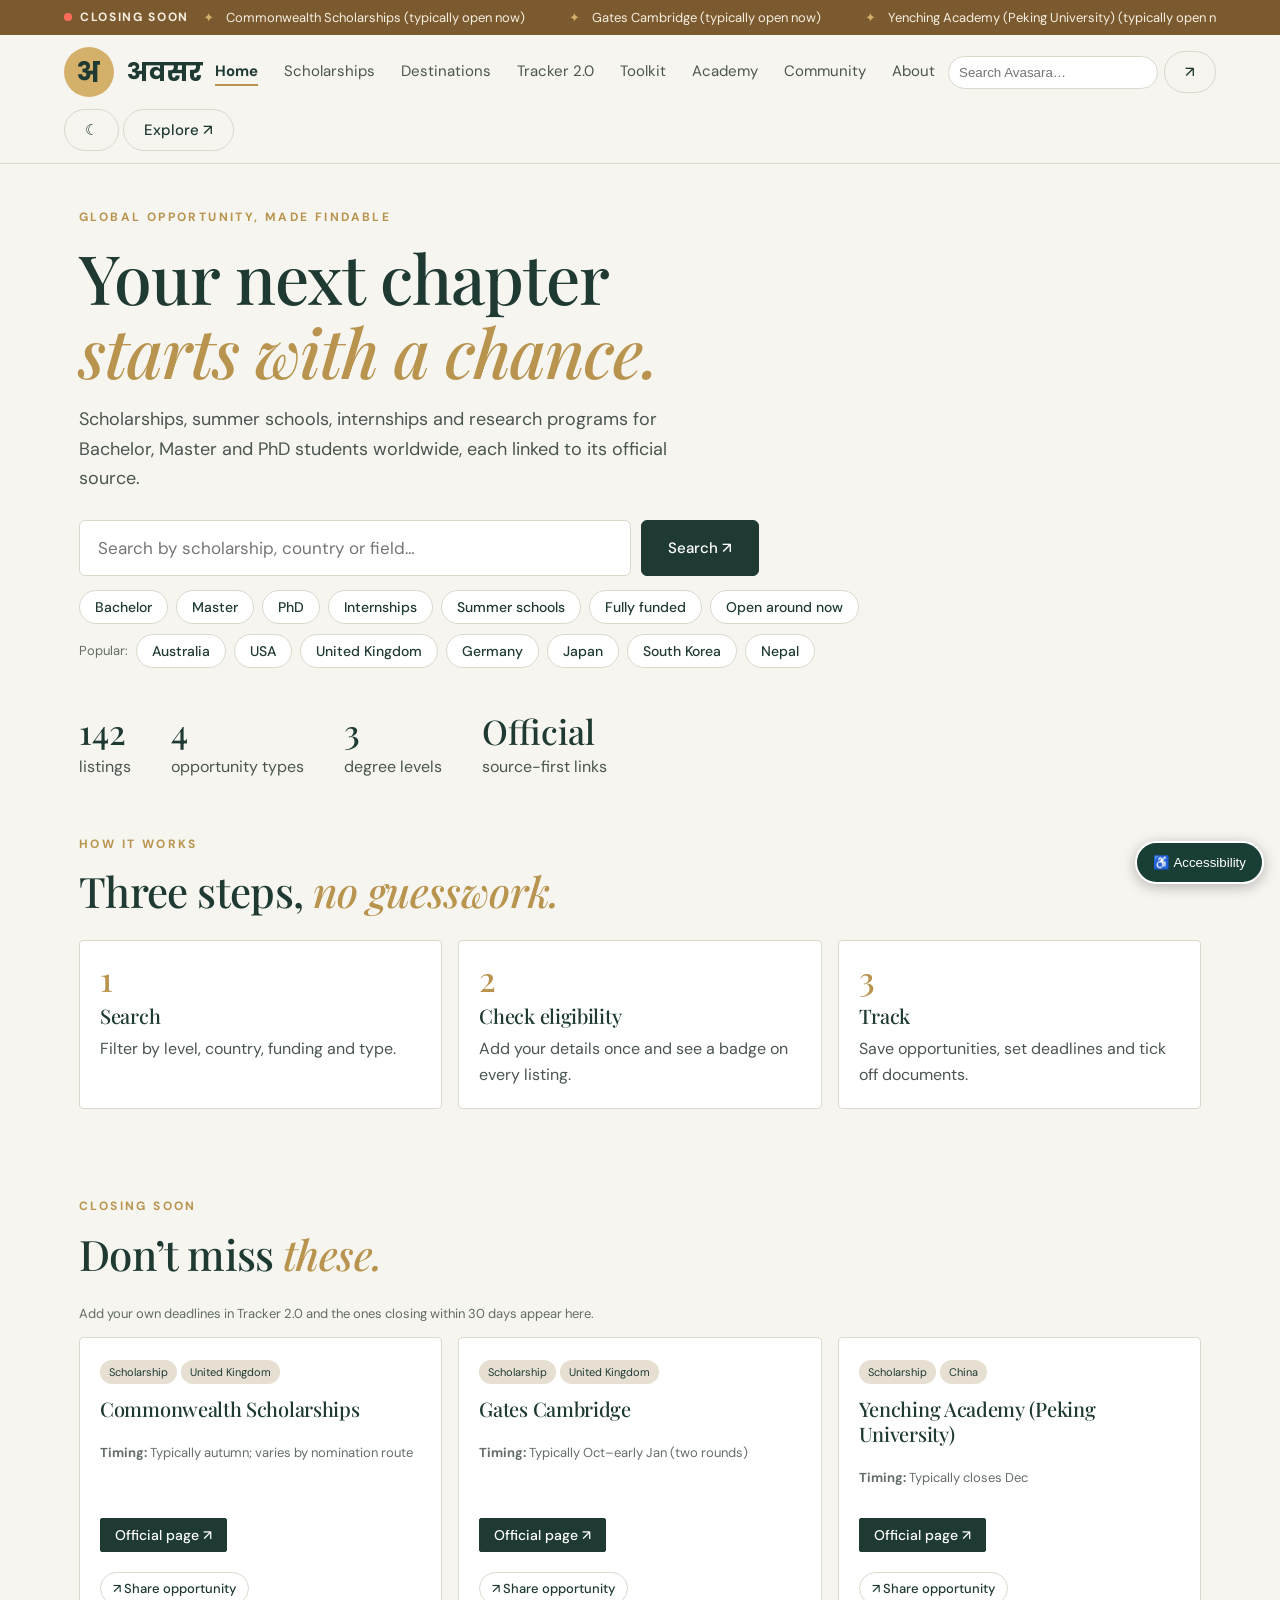
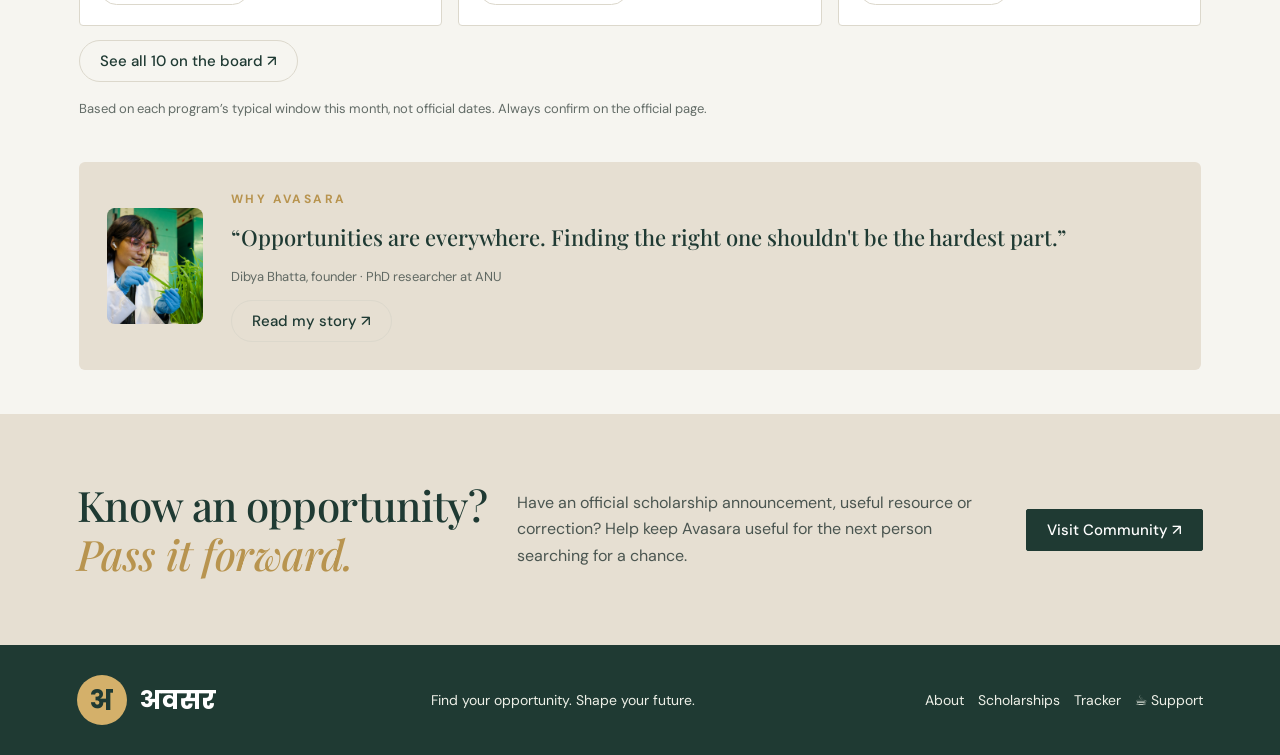
==== commit 4affc830: "Add files via upload" ====
--- a/index.html
+++ b/index.html
@@ -1,14 +1,15 @@
 <!DOCTYPE html>
-<html lang="en"><head><meta charset="utf-8">
-<meta name="viewport" content="width=device-width, initial-scale=1, viewport-fit=cover">
-<meta name="description" content="Scholarships, summer schools, internships and research programs worldwide, linked to official sources.">
-<meta name="theme-color" content="#1f3a33">
-<meta property="og:title" content="Avasara — Find your opportunity">
-<meta property="og:description" content="Scholarships, summer schools, internships and research programs worldwide, linked to official sources.">
-<link rel="icon" href="data:image/svg+xml,%3Csvg xmlns=%27http://www.w3.org/2000/svg%27 viewBox=%270 0 100 100%27%3E%3Ccircle cx=%2750%27 cy=%2750%27 r=%2750%27 fill=%27%23d4b06a%27/%3E%3Ctext x=%2750%27 y=%2770%27 font-size=%2765%27 text-anchor=%27middle%27 fill=%27%231f3a33%27 font-weight=%27bold%27%3E%E0%A4%85%3C/text%3E%3C/svg%3E">
+
+<html lang="en"><head><meta charset="utf-8"/>
+<meta content="width=device-width, initial-scale=1, viewport-fit=cover" name="viewport"/>
+<meta content="Scholarships, summer schools, internships and research programs worldwide, linked to official sources." name="description"/>
+<meta content="#1f3a33" name="theme-color"/>
+<meta content="Avasara — Find your opportunity" property="og:title"/>
+<meta content="Scholarships, summer schools, internships and research programs worldwide, linked to official sources." property="og:description"/>
+<link href="data:image/svg+xml,%3Csvg xmlns=%27http://www.w3.org/2000/svg%27 viewBox=%270 0 100 100%27%3E%3Ccircle cx=%2750%27 cy=%2750%27 r=%2750%27 fill=%27%23d4b06a%27/%3E%3Ctext x=%2750%27 y=%2770%27 font-size=%2765%27 text-anchor=%27middle%27 fill=%27%231f3a33%27 font-weight=%27bold%27%3E%E0%A4%85%3C/text%3E%3C/svg%3E" rel="icon"/>
 <title>Avasara — Find your opportunity</title>
-<link rel="stylesheet" href="https://fonts.googleapis.com/css2?family=DM+Sans:wght@400;500;700&family=Playfair+Display:ital,wght@0,500;0,600;1,500;1,600&family=Poppins:wght@500;700&display=swap">
-<link rel="stylesheet" href="style.css"><link rel="stylesheet" href="discovery-upgrade.css"></head>
+<link href="https://fonts.googleapis.com/css2?family=DM+Sans:wght@400;500;700&amp;family=Playfair+Display:ital,wght@0,500;0,600;1,500;1,600&amp;family=Poppins:wght@500;700&amp;display=swap" rel="stylesheet"/>
+<link href="style.css" rel="stylesheet"/><link href="discovery-upgrade.css" rel="stylesheet"/></head>
 <body data-page="home">
 <script>
 /*
@@ -24,6 +25,7 @@
     ["#tracker", "Tracker 2.0", "tracker"],
     ["#toolkit", "Toolkit", "toolkit"],
     ["#academy", "Academy", "academy"],
+    ["#community", "Community", "community"],
     ["#about", "About", "about"],
   ];
   const current = document.body.dataset.page;
@@ -46,10 +48,10 @@
 </script>
 <div data-view="home">
 <section><div class="eyebrow">Global opportunity, made findable</div>
-<h1>Your next chapter<br><em>starts with a chance.</em></h1>
+<h1>Your next chapter<br/><em>starts with a chance.</em></h1>
 <p style="max-width:620px;font-size:18px">Scholarships, summer schools, internships and research programs for Bachelor, Master and PhD students worldwide, each linked to its official source.</p>
-<form id="hform" class="hero-search" role="search"><input id="hq" type="search" placeholder="Search by scholarship, country or field…" aria-label="Search opportunities"><button class="btn dk" type="submit">Search ↗</button></form>
-<div class="chips" aria-label="Quick filters">
+<form class="hero-search" id="hform" role="search"><input aria-label="Search opportunities" id="hq" placeholder="Search by scholarship, country or field…" type="search"/><button class="btn dk" type="submit">Search ↗</button></form>
+<div aria-label="Quick filters" class="chips">
 <button class="chip" data-filter='{"level":"B"}'>Bachelor</button>
 <button class="chip" data-filter='{"level":"M"}'>Master</button>
 <button class="chip" data-filter='{"level":"P"}'>PhD</button>
@@ -58,7 +60,7 @@
 <button class="chip" data-filter='{"funding":"Fully funded"}'>Fully funded</button>
 <button class="chip" data-filter='{"open":"1"}'>Open around now</button>
 </div>
-<div class="chips" aria-label="Popular destinations"><span class="note" style="align-self:center">Popular:</span>
+<div aria-label="Popular destinations" class="chips"><span class="note" style="align-self:center">Popular:</span>
 <button class="chip" data-filter='{"country":"Australia"}'>Australia</button>
 <button class="chip" data-filter='{"country":"USA"}'>USA</button>
 <button class="chip" data-filter='{"country":"United Kingdom"}'>United Kingdom</button>
@@ -68,26 +70,22 @@
 <button class="chip" data-filter='{"country":"Nepal"}'>Nepal</button>
 </div>
 <div class="stats"><div><b id="n1">0</b>listings</div><div><b>4</b>opportunity types</div><div><b>3</b>degree levels</div><div><b>Official</b>source-first links</div></div></section>
-
 <section style="padding-top:10px"><div class="eyebrow">How it works</div><h2>Three steps, <em>no guesswork.</em></h2><div class="grid steps">
 <a class="card" href="#scholarships"><span class="num">1</span><h3>Search</h3><p>Filter by level, country, funding and type.</p></a>
 <a class="card" href="scholarships.html#match"><span class="num">2</span><h3>Check eligibility</h3><p>Add your details once and see a badge on every listing.</p></a>
 <a class="card" href="#tracker"><span class="num">3</span><h3>Track</h3><p>Save opportunities, set deadlines and tick off documents.</p></a>
 </div></section>
-
 <section id="soon" style="padding-bottom:20px"><div class="eyebrow">Closing soon</div><h2>Don’t miss <em>these.</em></h2>
 <div id="soonmine"></div>
 <div class="grid" id="soongrid"></div>
 <p id="soonmore" style="margin-top:14px"></p>
 <p class="note">Based on each program’s typical window this month, not official dates. Always confirm on the official page.</p></section>
-
-<section style="padding-top:10px"><div class="teaser"><img class="teaser-photo" src="1O1A9320.jpeg" alt="Dibya Bhatta, founder of Avasara" onerror="this.style.display='none'">
+<section style="padding-top:10px"><div class="teaser"><img alt="Dibya Bhatta, founder of Avasara" class="teaser-photo" onerror="this.style.display='none'" src="1O1A9320.jpeg"/>
 <div><div class="eyebrow">Why Avasara</div><p class="teaser-quote">“Opportunities are everywhere. Finding the right one shouldn't be the hardest part.”</p>
 <p class="note">Dibya Bhatta, founder · PhD researcher at ANU</p><a class="btn" href="#about">Read my story ↗</a></div></div></section>
-<section class="av-importer" id="community-import"><div class="eyebrow">Community discovery</div><h3>Share a scholarship from Facebook, LinkedIn or Bluesky</h3><p class="note">Paste a public post URL and any official scholarship links from its text or comments. AVASARA cannot automatically read restricted comments. Submissions are prepared for your review, not published automatically.</p><label for="av-social-post">Social post URL</label><input id="av-social-post" type="url" placeholder="https://www.facebook.com/... or linkedin.com/... or bsky.app/..."><label for="av-social-links">Official links or copied post/comment text</label><textarea id="av-social-links" rows="4" placeholder="Paste official programme links and any relevant description here"></textarea><button class="btn dk" id="av-social-compose" type="button">Prepare submission email ↗</button><p class="note" id="av-social-note" role="status"></p></section>
-<div class="cta"><h2 style="margin:0">Know an opportunity?<br><em style="font-style:italic">Pass it forward.</em></h2>
+<div class="cta"><h2 style="margin:0">Know an opportunity?<br/><em style="font-style:italic">Pass it forward.</em></h2>
 <p style="max-width:480px">Have an official scholarship announcement, useful resource or correction? Help keep Avasara useful for the next person searching for a chance.</p>
-<a class="btn dk js-submit" href="mailto:agridibu@gmail.com?subject=Avasara%20opportunity%20suggestion">Share an opportunity ↗</a></div>
+<a class="btn dk js-submit" href="#community">Visit Community ↗</a></div>
 </div>
 <div data-view="scholarships">
 <section id="board"><div class="eyebrow">Scholarships and programs</div><h2>Find what’s <em>next.</em></h2>
@@ -97,22 +95,22 @@
 <select id="pl2"><option value="">Level applying for…</option><option value="S">Grade 11–12</option><option value="B">Bachelor</option><option value="M">Master</option><option value="P">PhD</option></select>
 <select id="pc"><option value="NP">Currently studying in Nepal</option><option value="OUT">Studying outside Nepal</option></select>
 <select id="pd"><option value="Any">Any field</option><option>Medicine</option><option>Engineering</option><option>Agriculture</option><option>Forestry</option><option>Science</option><option>Business</option><option>Humanities</option><option>IT</option><option>Other</option></select>
-<input id="pa" type="number" min="14" max="80" placeholder="Age" style="width:90px">
+<input id="pa" max="80" min="14" placeholder="Age" style="width:90px" type="number"/>
 <select id="pe"><option value="">English test?</option><option value="yes">Yes (IELTS/TOEFL/PTE)</option><option value="no">Not yet</option></select>
-<label style="display:flex;align-items:center;gap:6px"><input type="checkbox" id="hide"> Hide not eligible</label></div>
-<p id="sum" class="note"></p></details>
-<section class="av-subject-panel" aria-labelledby="av-subject-title"><h3 id="av-subject-title">Browse by subject &amp; major</h3><p class="note">Subjects are shown on each listing. <b>Eligible majors</b> are not assumed from programme titles; check official admission rules. Unclassified opportunities remain searchable in “All fields”.</p><div id="av-subject-buttons" class="av-subject-buttons" role="group" aria-label="Choose academic subject"></div><label for="av-major">Specific major or research topic</label><input id="av-major" type="search" placeholder="e.g. Microbiology, forestry, economics" aria-label="Filter by major or research topic"><p id="av-subject-summary" class="note" aria-live="polite"></p></section>
-<section class="av-source-directory" aria-label="Official global research and scholarship portals"><h3>Global university, government &amp; research job portals</h3><p id="av-auto-status" class="note" aria-live="polite">Loading reviewed automated entries and official portal directory…</p><div id="av-source-directory"></div><p class="note">Portal directory entries are discovery links, not verified individual opportunities. Only reviewed individual listings are added to the opportunity cards.</p></section>
-<div class="filters"><input id="q" placeholder="Search name, country, keyword…">
+<label style="display:flex;align-items:center;gap:6px"><input id="hide" type="checkbox"/> Hide not eligible</label></div>
+<p class="note" id="sum"></p></details>
+<section aria-labelledby="av-subject-title" class="av-subject-panel"><h3 id="av-subject-title">Browse by subject &amp; major</h3><p class="note">Subjects are shown on each listing. <b>Eligible majors</b> are not assumed from programme titles; check official admission rules. Unclassified opportunities remain searchable in “All fields”.</p><div aria-label="Choose academic subject" class="av-subject-buttons" id="av-subject-buttons" role="group"></div><label for="av-major">Specific major or research topic</label><input aria-label="Filter by major or research topic" id="av-major" placeholder="e.g. Microbiology, forestry, economics" type="search"/><p aria-live="polite" class="note" id="av-subject-summary"></p></section>
+<section aria-label="Official global research and scholarship portals" class="av-source-directory"><h3>Global university, government &amp; research job portals</h3><p aria-live="polite" class="note" id="av-auto-status">Loading reviewed automated entries and official portal directory…</p><div id="av-source-directory"></div><p class="note">Portal directory entries are discovery links, not verified individual opportunities. Only reviewed individual listings are added to the opportunity cards.</p></section>
+<div class="filters"><input id="q" placeholder="Search name, country, keyword…"/>
 <select id="ft"><option value="">All types</option><option>Scholarship</option><option>Research</option><option>Internship</option><option>Summer school</option><option>Postdoctoral</option><option>Fellowship</option></select>
 <select id="fl"><option value="">All levels</option><option value="S">Grade 11–12</option><option value="B">Bachelor</option><option value="M">Master</option><option value="P">PhD</option></select>
 <select id="fd"><option value="">All destinations</option></select>
-<select id="ffield"><option value="">All fields</option><option>Engineering & Technology</option><option>Computer Science, AI & Data Science</option><option>Medicine & Health</option><option>Biological Sciences & Biotechnology</option><option>Chemistry, Physics & Mathematics</option><option>Environmental Science & Climate</option><option>Agriculture & Food Science</option><option>Business, Economics & Finance</option><option>Law & International Relations</option><option>Social Sciences & Psychology</option><option>Education</option><option>Arts, Humanities & Languages</option><option>Architecture & Design</option><option>Media & Communications</option><option>Public Policy & Development</option></select>
+<select id="ffield"><option value="">All fields</option><option>Engineering &amp; Technology</option><option>Computer Science, AI &amp; Data Science</option><option>Medicine &amp; Health</option><option>Biological Sciences &amp; Biotechnology</option><option>Chemistry, Physics &amp; Mathematics</option><option>Environmental Science &amp; Climate</option><option>Agriculture &amp; Food Science</option><option>Business, Economics &amp; Finance</option><option>Law &amp; International Relations</option><option>Social Sciences &amp; Psychology</option><option>Education</option><option>Arts, Humanities &amp; Languages</option><option>Architecture &amp; Design</option><option>Media &amp; Communications</option><option>Public Policy &amp; Development</option></select>
 <select id="fverified"><option value="">Any verification status</option><option value="verified">Previously recorded deadline</option><option value="unverified">Needs verification</option></select><select id="fdeadline"><option value="">Any deadline</option><option value="7">Within 7 days</option><option value="14">Within 14 days</option><option value="30">Within 30 days</option><option value="60">Within 60 days</option><option value="90">Within 90 days</option></select><select id="ff"><option value="">Any funding</option><option>Fully funded</option><option>Partial</option><option>Paid</option><option>Varies</option></select>
 <select id="fs"><option value="">All sources</option><option value="curated">Curated by Avasara</option><option value="community">Shared by community</option></select>
-<label class="open-now"><input type="checkbox" id="fo"> Open around now</label>
+<label class="open-now"><input id="fo" type="checkbox"/> Open around now</label>
 <button class="btn" id="clr">Clear</button></div>
-<p class="note" id="cnt" aria-live="polite"></p><div class="grid" id="grid"></div>
+<p aria-live="polite" class="note" id="cnt"></p><div class="grid" id="grid"></div>
 <p class="note">Listings are leads, not guarantees. Exact deadlines and subjects are shown only where independently checked; otherwise they are marked unverified. Never treat a typical timing window as an application deadline. Confirm requirements on the official page.</p>
 <p>Know one we missed? <a class="btn js-submit" href="mailto:agridibu@gmail.com?subject=Avasara%20opportunity%20suggestion">Submit an opportunity ↗</a></p></section>
 </div>
@@ -120,29 +118,29 @@
 <section id="unis"><div class="eyebrow">Go where your curiosity leads</div><h2>Explore by <em>destination.</em></h2>
 <div class="tabs" id="tabs"></div><div class="uni" id="ul"></div><div class="tabs" id="dl" style="margin-top:22px"></div>
 <p class="note">Lists show leading institutions with official sites (not every university). Use the buttons under each list to jump to scholarships for that country. Look for “scholarships”, “HDR”, “graduate research” or “international” on each site.</p></section>
-<section id="portals" class="band"><div><div class="eyebrow">Official portals</div><h2>National <em>scholarship gateways.</em></h2><div class="uni" id="pl"></div></div></section>
+<section class="band" id="portals"><div><div class="eyebrow">Official portals</div><h2>National <em>scholarship gateways.</em></h2><div class="uni" id="pl"></div></div></section>
 </div>
 <div data-view="tracker">
 <section class="band" id="tracker"><div><div class="eyebrow">Avasara Tracker 2.0</div><h2>Deadlines first. <em>Nothing missed.</em></h2>
 <p style="max-width:720px">Save any opportunity with ＋ Track. Set <b>your own deadline</b> (from the official page), tick off documents, and watch a live <b>Deadline Radar</b> and readiness score. Stored privately in your browser only.</p>
-<p><span id="radar" class="note"></span></p>
+<p><span class="note" id="radar"></span></p>
 <div class="scroll"><table class="trk"><thead><tr><th>Opportunity</th><th>Status</th><th>Deadline</th><th>Documents</th><th>Ready</th><th>Notes</th><th></th></tr></thead><tbody id="tb"></tbody></table></div>
-<p><button class="btn" id="exp">Export CSV</button></p></div></section>
+<p><button class="btn" id="exp">Export CSV</button> <button class="btn" id="expics">Export calendar (.ics)</button></p></div></section>
 </div>
 <div data-view="toolkit">
-<section id="toolkit" class="band"><div>
+<section class="band" id="toolkit"><div>
 <div class="eyebrow">Application toolkit</div><h2>Built for your <em>destination.</em></h2>
-<p style="max-width:720px">Every country expects a different CV and a different tone in a first email. Pick a destination, fill in your details once, then download the CV and copy the email. Nothing is uploaded; your details stay in your browser.</p>
-<div class="tabs" id="tktabs"><button class="btn on" data-tk="cv">CV builder</button><button class="btn" data-tk="em">Cold email templates</button></div>
-<div id="tk-cv" class="tk"><div>
-<label>Destination</label><select id="cvdest"></select><p id="cvtip" class="note"></p>
-<label class="chk"><input type="checkbox" id="cvph"> Include photo</label>
-<label class="chk"><input type="checkbox" id="cvpd"> Include date of birth and nationality</label>
-<label>Photo file (optional, not saved)</label><input type="file" id="cvphoto" accept="image/*">
+<p style="max-width:720px">Create a CV for your destination: choose a layout, edit your details and print or save as PDF. Your details stay in your browser.</p>
+<div class="tabs" id="tktabs"><button class="btn on" data-tk="cv">CV builder</button><button class="btn" data-tk="em">Cold email templates</button></div><section class="av-cv-studio" id="cvtemplates"><h3>Choose and edit your CV / résumé</h3><p class="note">Select a style, then enter your details in the editor below. Your live preview updates instantly. Save or print as PDF when ready—no Word download required. Details stay in this browser.</p><div class="av-cv-controls"><label for="av-cv-filter">Filter styles</label><select id="av-cv-filter"><option value="all">All styles</option><option value="research">Academic &amp; research</option><option value="professional">Professional</option><option value="scholarship">Scholarships</option><option value="europe">European</option></select></div><div aria-label="CV layout styles" class="av-cv-gallery" id="av-cv-gallery" role="group"></div><p aria-live="polite" class="note" id="av-cv-style-status" role="status">Selected: Academic Research</p></section>
+<div class="tk" id="tk-cv"><div>
+<label>Destination</label><select id="cvdest"></select><p class="note" id="cvtip"></p>
+<label class="chk"><input id="cvph" type="checkbox"/> Include photo</label>
+<label class="chk"><input id="cvpd" type="checkbox"/> Include date of birth and nationality</label>
+<label>Photo file (optional, not saved)</label><input accept="image/*" id="cvphoto" type="file"/>
 <div id="cvfields"></div></div>
-<div><p><button class="btn dk" id="cvprint">Print / Save PDF ↗</button> <a class="btn" href="#cvtemplates">Browse Word CV templates ↓</a> <a class="btn" href="https://europass.europa.eu/en/create-europass-cv" target="_blank" rel="noopener">Europass CV ↗</a></p><div id="cvprev"></div>
+<div><p><button class="btn dk" id="cvprint">Print / Save PDF ↗</button> <button class="btn" id="av-cv-browse" type="button">Choose CV style ↑</button> <a class="btn" href="https://europass.europa.eu/en/create-europass-cv" rel="noopener" target="_blank">Europass CV ↗</a></p><div id="cvprev"></div>
 <p class="note">In the print window choose “Save as PDF”. Conventions shown are typical; always follow the program’s own instructions.</p></div></div>
-<section id="cvtemplates" style="margin:26px 0 34px"><h3 style="font-size:22px">Choose a Word CV / résumé template</h3><p class="note">Preview the layout here, then download an editable .docx file with guided placeholders. Choose the format requested by the scholarship or employer.</p><div class="av-cv-controls"><label for="av-cv-filter">Browse templates by purpose</label><select id="av-cv-filter"><option value="all">All templates</option><option value="research">Research & PhD</option><option value="professional">Professional & internships</option><option value="scholarship">Scholarship applications</option><option value="europe">Europe</option></select></div><div id="av-cv-gallery" class="grid" style="grid-template-columns:repeat(auto-fit,minmax(190px,1fr));gap:16px"><article class="card" style="padding:16px"><div style="background:#fff;color:#243b34;border:1px solid #ddd;padding:14px;min-height:140px;font-family:Georgia,serif"><strong style="font-size:15px">YOUR NAME</strong><hr><small>Research interests<hr>Education<hr>Publications<hr>Grants</small></div><h4 style="margin:12px 0 4px">Academic Research CV</h4><p class="note">PhD · postdoctoral · publications</p><a class="btn dk" href="cv-templates/academic-research.docx" download>Choose template ↓</a></article><article class="card" style="padding:16px"><div style="background:#fff;color:#243b34;border:1px solid #ddd;padding:14px;min-height:140px;font-family:Georgia,serif"><strong style="font-size:15px">YOUR NAME</strong><hr><small>Profile<hr>Education<hr>Experience<hr>Referees</small></div><h4 style="margin:12px 0 4px">Australian CV</h4><p class="note">Australia · New Zealand</p><a class="btn dk" href="cv-templates/australian.docx" download>Choose template ↓</a></article><article class="card" style="padding:16px"><div style="background:#fff;color:#243b34;border:1px solid #ddd;padding:14px;min-height:140px;font-family:Georgia,serif"><strong style="font-size:15px">YOUR NAME</strong><hr><small>Education<hr>Experience<hr>Projects<hr>Skills</small></div><h4 style="margin:12px 0 4px">US Résumé</h4><p class="note">Internships · industry · 1 page</p><a class="btn dk" href="cv-templates/us-resume.docx" download>Choose template ↓</a></article><article class="card" style="padding:16px"><div style="background:#fff;color:#243b34;border:1px solid #ddd;padding:14px;min-height:140px;font-family:Georgia,serif"><strong style="font-size:15px">YOUR NAME</strong><hr><small>Profile<hr>Education<hr>Experience<hr>Skills</small></div><h4 style="margin:12px 0 4px">UK CV</h4><p class="note">UK master’s · graduate roles</p><a class="btn dk" href="cv-templates/uk-cv.docx" download>Choose template ↓</a></article><article class="card" style="padding:16px"><div style="background:#fff;color:#243b34;border:1px solid #ddd;padding:14px;min-height:140px;font-family:Georgia,serif"><strong style="font-size:15px">YOUR NAME</strong><hr><small>Profile<hr>Education<hr>Experience<hr>Languages</small></div><h4 style="margin:12px 0 4px">European CV</h4><p class="note">European applications · skills</p><a class="btn dk" href="cv-templates/europass-inspired.docx" download>Choose template ↓</a></article><article class="card" style="padding:16px"><div style="background:#fff;color:#243b34;border:1px solid #ddd;padding:14px;min-height:140px;font-family:Georgia,serif"><strong style="font-size:15px">YOUR NAME</strong><hr><small>Education<hr>Awards<hr>Volunteering<hr>Projects</small></div><h4 style="margin:12px 0 4px">Scholarship Student CV</h4><p class="note">Bachelor’s · master’s applicants</p><a class="btn dk" href="cv-templates/scholarship-student.docx" download>Choose template ↓</a></article></div><dialog id="av-cv-dialog" aria-labelledby="av-cv-dialog-title"><button class="btn" id="av-cv-close" type="button">Close preview ✕</button><h3 id="av-cv-dialog-title"></h3><div id="av-cv-dialog-content"></div><p class="note">This is a structural preview. The actual editable Word document may differ slightly by application.</p><a class="btn dk" id="av-cv-download" download>Download editable Word file ↓</a></dialog></section><div id="tk-em" class="tk" style="display:none"><div>
+<div class="tk" id="tk-em" style="display:none"><div>
 <label>Professor’s country</label><select id="emdest"></select>
 <label>Type of email</label><select id="emtype"><option value="phd">PhD supervisor enquiry</option><option value="master">Master’s (research) enquiry</option><option value="intern">Summer research / internship</option><option value="follow">Follow-up (no reply yet)</option><option value="scholar">Scholarship eligibility question</option><option value="ref">Reference request to a referee</option></select>
 <div id="emfields"></div></div>
@@ -153,7 +151,7 @@
 </div>
 <div data-view="accessibility">
 <section id="accessibility"><div class="eyebrow">Accessibility</div><h2>Make AVASARA <em>yours.</em></h2><p>Choose a comfortable reading experience. Preferences stay on this device. Use Tab to move between controls, Enter to activate buttons, and Escape to close the accessibility panel.</p>
-<div class="grid"><div class="card"><h3>Reading preferences</h3><label for="a-font">Text size</label><select id="a-font"><option value="100">Standard</option><option value="112">Larger</option><option value="125">Extra large</option><option value="140">Very large</option></select><label class="chk"><input type="checkbox" id="a-contrast"> High contrast</label><label class="chk"><input type="checkbox" id="a-motion"> Reduce animation</label><label class="chk"><input type="checkbox" id="a-underline"> Underline links</label><p><button class="btn" id="a-reset">Reset preferences</button></p></div><div class="card"><h3>Keyboard & screen readers</h3><p>Skip to content using the first keyboard link. Opportunity search results announce updates to assistive technology. Form controls have accessible names.</p><p>Need another format? The Word templates can be edited with accessible headings in Microsoft Word or compatible editors.</p></div></div></section></div>
+<div class="grid"><div class="card"><h3>Reading preferences</h3><label for="a-font">Text size</label><select id="a-font"><option value="100">Standard</option><option value="112">Larger</option><option value="125">Extra large</option><option value="140">Very large</option></select><label class="chk"><input id="a-contrast" type="checkbox"/> High contrast</label><label class="chk"><input id="a-motion" type="checkbox"/> Reduce animation</label><label class="chk"><input id="a-underline" type="checkbox"/> Underline links</label><p><button class="btn" id="a-reset">Reset preferences</button></p></div><div class="card"><h3>Keyboard &amp; screen readers</h3><p>Skip to content using the first keyboard link. Opportunity search results announce updates to assistive technology. Form controls have accessible names.</p><p>Need another format? The Word templates can be edited with accessible headings in Microsoft Word or compatible editors.</p></div></div></section></div>
 <div data-view="academy">
 <section id="academy"><div class="eyebrow">Avasara Academy</div><h2>Apply <em>smarter.</em></h2><div class="grid">
 <div class="card"><div class="tags"><span>Step 1</span></div><h3>Check eligibility</h3><p>Citizenship, degree level, GPA, language score and field. Rule out mismatches before you write anything.</p></div>
@@ -165,59 +163,62 @@
 <div class="card"><div class="tags"><span>USA</span><span>PhD</span></div><h3>PhD in the USA</h3><p>Strong programs usually fund admitted PhD students with a stipend and tuition waiver, through assistantships or fellowships. You apply to the program, not to a separate scholarship. Ask about funding before you accept.</p></div>
 <div class="card"><div class="tags"><span>USA</span><span>Master’s</span></div><h3>Master’s in the USA</h3><p>Funding is limited and mostly partial: departmental awards, merit aid and some assistantships. Check each department’s funding page and the deadline for aid, which can be earlier than admission.</p></div>
 <div class="card"><div class="tags"><span>USA</span><span>Bachelor</span></div><h3>Bachelor’s in the USA</h3><p>International aid comes from the university and is usually decided at admission. A few, such as Harvard, MIT, Princeton, Yale and Amherst, say they are need-blind for internationals. Confirm the policy each year.</p></div>
-</div><section id="av-global-academy" class="av-global-academy"><div class="eyebrow">Global Academy</div><h3>Study, research and internships across the world</h3><p class="note">Choose a region for official starting points. Funding and application deadlines depend on the specific programme.</p><div class="av-region-grid">
-<article class="card"><h4>Europe</h4><p>Salaried PhDs, Erasmus Mundus, MSCA, postdoctoral positions and summer research placements.</p><a href="https://euraxess.ec.europa.eu/jobs/search" target="_blank" rel="noopener">EURAXESS jobs ↗</a></article>
-<article class="card"><h4>Australia &amp; Oceania</h4><p>RTP, university research scholarships, vacation studentships and New Zealand postgraduate funding.</p><a href="https://www.education.gov.au/research-block-grants/research-training-program" target="_blank" rel="noopener">Australian RTP ↗</a></article>
-<article class="card"><h4>Asia</h4><p>MEXT, GKS, university research placements, international master's programmes and summer internships.</p><a href="https://www.studyinjapan.go.jp/en/planning/scholarships/mext-scholarships/" target="_blank" rel="noopener">Japan scholarships ↗</a></article>
-<article class="card"><h4>Africa</h4><p>Regional postgraduate programmes, African research institutes, university scholarships and mobility funding.</p><a href="https://mastercardfdn.org/en/what-we-do/our-programs/mastercard-foundation-scholars-program/where-to-apply/" target="_blank" rel="noopener">Scholars partners ↗</a></article>
-<article class="card"><h4>Americas</h4><p>Graduate assistantships, university funding, research fellowships and summer internships.</p><a href="https://www.fulbrightprogram.org/" target="_blank" rel="noopener">Fulbright programmes ↗</a></article>
-<article class="card"><h4>Middle East</h4><p>Research universities, postgraduate scholarships and funded science and technology programmes.</p><a href="https://www.kaust.edu.sa/en/study" target="_blank" rel="noopener">KAUST study ↗</a></article>
+</div><section class="av-global-academy" id="av-global-academy"><div class="eyebrow">Global Academy</div><h3>Study, research and internships across the world</h3><p class="note">Choose a region for official starting points. Funding and application deadlines depend on the specific programme.</p><div class="av-region-grid">
+<article class="card"><h4>Europe</h4><p>Salaried PhDs, Erasmus Mundus, MSCA, postdoctoral positions and summer research placements.</p><a href="https://euraxess.ec.europa.eu/jobs/search" rel="noopener" target="_blank">EURAXESS jobs ↗</a></article>
+<article class="card"><h4>Australia &amp; Oceania</h4><p>RTP, university research scholarships, vacation studentships and New Zealand postgraduate funding.</p><a href="https://www.education.gov.au/research-block-grants/research-training-program" rel="noopener" target="_blank">Australian RTP ↗</a></article>
+<article class="card"><h4>Asia</h4><p>MEXT, GKS, university research placements, international master's programmes and summer internships.</p><a href="https://www.studyinjapan.go.jp/en/planning/scholarships/mext-scholarships/" rel="noopener" target="_blank">Japan scholarships ↗</a></article>
+<article class="card"><h4>Africa</h4><p>Regional postgraduate programmes, African research institutes, university scholarships and mobility funding.</p><a href="https://mastercardfdn.org/en/what-we-do/our-programs/mastercard-foundation-scholars-program/where-to-apply/" rel="noopener" target="_blank">Scholars partners ↗</a></article>
+<article class="card"><h4>Americas</h4><p>Graduate assistantships, university funding, research fellowships and summer internships.</p><a href="https://www.fulbrightprogram.org/" rel="noopener" target="_blank">Fulbright programmes ↗</a></article>
+<article class="card"><h4>Middle East</h4><p>Research universities, postgraduate scholarships and funded science and technology programmes.</p><a href="https://www.kaust.edu.sa/en/study" rel="noopener" target="_blank">KAUST study ↗</a></article>
 </div><p class="note">Summer can mean December–February in the Southern Hemisphere. Search by actual start dates and application windows, not the word “summer” alone.</p></section></section>
+</div>
+<div data-view="community">
+<section aria-labelledby="community-heading" id="community-board">
+<div class="eyebrow">Shared by the AVASARA community</div>
+<h2 id="community-heading">Opportunities worth <em>sharing.</em></h2>
+<p style="max-width:760px">Discover scholarships, internships, summer schools and research opportunities submitted by the community and approved for publication. Always confirm deadlines and eligibility on the official website.</p>
+<div class="av-community-actions"><a class="btn dk js-submit" href="https://docs.google.com/forms/d/e/1FAIpQLSf2ORGTOZiMiZCe0DTGqW0CbLUeS5lQXgIaS6kNZgk9tYPqMA/viewform" rel="noopener" target="_blank">＋ Submit an opportunity ↗</a><a class="btn" href="#scholarships">Browse all opportunities ↗</a></div>
+<p class="note" id="av-community-count" role="status">Loading approved community opportunities…</p>
+<div aria-live="polite" class="grid" id="av-community-grid"></div>
+<p class="note">Submissions are reviewed before appearing here. Personal contact details are not displayed.</p>
+</section>
 </div>
 <div data-view="about">
 <section id="about">
-  <div class="founder-layout">
-
-    <aside class="founder-sidebar">
-      <img src="1O1A9320.jpeg" alt="Dibya Bhatta, founder of Avasara" class="founder-photo" onerror="this.style.display='none'">
-      <h3 class="founder-name">Dibya Bhatta</h3>
-      <p class="founder-role">Founder of Avasara</p>
-      <p class="founder-role">PhD Researcher · Australian National University</p>
-    </aside>
-
-    <div class="founder-story">
-      <div class="eyebrow">A note from the founder</div>
-
-      <h2>Why I started <em>Avasara.</em></h2>
-
-      <p class="founder-lead">
+<div class="founder-layout">
+<aside class="founder-sidebar">
+<img alt="Dibya Bhatta, founder of Avasara" class="founder-photo" onerror="this.style.display='none'" src="1O1A9320.jpeg"/>
+<h3 class="founder-name">Dibya Bhatta</h3>
+<p class="founder-role">Founder of Avasara</p>
+<p class="founder-role">PhD Researcher · Australian National University</p>
+</aside>
+<div class="founder-story">
+<div class="eyebrow">A note from the founder</div>
+<h2>Why I started <em>Avasara.</em></h2>
+<p class="founder-lead">
         Opportunities are everywhere. Finding the right one
         shouldn't be the hardest part.
       </p>
-
-      <p>
+<p>
         I'm a PhD researcher at the Australian National University, and before coming to Australia,
         I had the opportunity to study in South Korea on a government scholarship. 
         These experiences made me realise how much studying abroad can change the way you see the world and the opportunities available to you.
 
       </p>
-
-      <p>
+<p>
         Over the years, I've shared scholarships and study opportunities with students through Facebook and LinkedIn. 
         But I noticed that good opportunities often get lost in posts, timelines and group chats. 
         Sometimes people don't even know where to begin looking. That's one of the reasons I started Avasara.
 
 
       </p>
-
-      <p>
+<p>
         I wanted to bring opportunities, useful resources and application guidance together in one place, 
         so students don't have to spend hours searching across different websites to find something relevant to them.
 
 
       </p>
-
-      <p>
+<p>
         Avasara is still growing, and I'm building it with the hope that it becomes genuinely useful to students, 
         wherever they're from and whatever they want to study.
         If it helps someone discover an opportunity they wouldn't have found otherwise,
@@ -226,59 +227,40 @@
 
 
       </p>
-
-      <blockquote class="founder-quote">
+<blockquote class="founder-quote">
         Avasara means opportunity. And everyone deserves
         the chance to find theirs.
       </blockquote>
-
-      <div class="card candid-card">
-  <div class="eyebrow">Candid with Candidates</div>
-  <h3>Real journeys. Honest conversations.</h3>
-  <p>
+<div class="card candid-card">
+<div class="eyebrow">Candid with Candidates</div>
+<h3>Real journeys. Honest conversations.</h3>
+<p>
     Real candid Stories from people about PhD
     journey and beyond.
   </p>
-
-  <div class="youtube-preview">
-    <iframe
-      src="https://www.youtube.com/embed/UwiYEOVU8yQ"
-      title="Candid with Candidates — Avasara"
-      loading="lazy"
-      allow="accelerometer; autoplay; clipboard-write; encrypted-media; gyroscope; picture-in-picture; web-share"
-      allowfullscreen>
-    </iframe>
-  </div>
-
-  <a class="btn dk"
-     href="https://www.youtube.com/watch?v=UwiYEOVU8yQ"
-     target="_blank"
-     rel="noopener">
+<div class="youtube-preview">
+<iframe allow="accelerometer; autoplay; clipboard-write; encrypted-media; gyroscope; picture-in-picture; web-share" allowfullscreen="" loading="lazy" src="https://www.youtube.com/embed/UwiYEOVU8yQ" title="Candid with Candidates — Avasara">
+</iframe>
+</div>
+<a class="btn dk" href="https://www.youtube.com/watch?v=UwiYEOVU8yQ" rel="noopener" target="_blank">
     Watch on YouTube ↗
   </a>
 </div>
-
-      <p class="founder-signoff">
+<p class="founder-signoff">
          I'm glad you're here.
       </p>
-
-      <div class="founder-contact">
-        <p>If you want personal guidance with your application, you can reach me here.</p>
-        <a class="btn"
-           href="https://buymeacoffee.com/dibyabhatta/extras"
-           target="_blank"
-           rel="noopener">
+<div class="founder-contact">
+<p>If you want personal guidance with your application, you can reach me here.</p>
+<a class="btn" href="https://buymeacoffee.com/dibyabhatta/extras" rel="noopener" target="_blank">
           Get personal guidance ↗
         </a>
-      </div>
-    </div>
-
-  </div>
+</div>
+</div>
+</div>
 </section>
-<div class="cta"><h2 style="margin:0">Know an opportunity?<br><em style="font-style:italic">Pass it forward.</em></h2>
+<div class="cta"><h2 style="margin:0">Know an opportunity?<br/><em style="font-style:italic">Pass it forward.</em></h2>
 <p style="max-width:480px">Have an official scholarship announcement, useful resource or correction? Help keep Avasara useful for the next person searching for a chance.</p>
 <a class="btn dk js-submit" href="mailto:agridibu@gmail.com?subject=Avasara%20opportunity%20suggestion">Share an opportunity ↗</a></div>
-
 </div>
 <script>
 /*
@@ -1487,7 +1469,7 @@
 <script>
 /* Show each tab as a section of this one page, using the URL hash (#tracker, #about ...). */
 (() => {
-  const VIEWS = ["home","scholarships","destinations","tracker","toolkit","academy","about","accessibility"];
+  const VIEWS = ["home","scholarships","destinations","tracker","toolkit","academy","community","about","accessibility"];
   const VIEW_OF = { soon: "home", match: "scholarships", board: "scholarships", unis: "destinations", portals: "destinations" };
   document.querySelectorAll("a[href]").forEach((a) => {
     const m = a.getAttribute("href").match(/^(index|scholarships|destinations|tracker|toolkit|academy|about)\.html(#.*)?$/);
@@ -1517,10 +1499,63 @@
 .av-dialog label{display:block;margin:10px 0}.av-dialog button{margin:4px}
 </style>
 <a class="skip-av" href="#board" id="skipAv">Skip to opportunities</a>
-<button class="av-float" id="accessOpen" aria-expanded="false" aria-controls="accessPanel">♿ Accessibility</button>
-<div class="av-dialog" id="accessPanel" hidden role="dialog" aria-label="Accessibility preferences"><h3>Accessibility preferences</h3><label>Text size <select id="quickFont"><option value="100">Standard</option><option value="112">Larger</option><option value="125">Extra large</option><option value="140">Very large</option></select></label><label><input id="quickContrast" type="checkbox"> High contrast</label><label><input id="quickMotion" type="checkbox"> Reduce motion</label><label><input id="quickUnderline" type="checkbox"> Underline links</label><button class="btn" id="quickReset">Reset</button><button class="btn dk" id="accessClose">Close</button><p><a href="#accessibility" id="accessDetails">Full accessibility information</a></p></div>
-<script src="enhancements.js" defer></script>
-<script src="discovery-upgrade.js" defer></script>
-<link rel="stylesheet" href="automation-ui.css">
-<script src="automation-ui.js" defer></script>
+<button aria-controls="accessPanel" aria-expanded="false" class="av-float" id="accessOpen">♿ Accessibility</button>
+<div aria-label="Accessibility preferences" class="av-dialog" hidden="" id="accessPanel" role="dialog"><h3>Accessibility preferences</h3><label>Text size <select id="quickFont"><option value="100">Standard</option><option value="112">Larger</option><option value="125">Extra large</option><option value="140">Very large</option></select></label><label><input id="quickContrast" type="checkbox"/> High contrast</label><label><input id="quickMotion" type="checkbox"/> Reduce motion</label><label><input id="quickUnderline" type="checkbox"/> Underline links</label><button class="btn" id="quickReset">Reset</button><button class="btn dk" id="accessClose">Close</button><p><a href="#accessibility" id="accessDetails">Full accessibility information</a></p></div>
+<script defer="" src="enhancements.js"></script>
+<script defer="" src="cv-studio.js"></script>
+<link href="automation-ui.css" rel="stylesheet"/>
+<script defer="" src="automation-ui.js"></script>
+<script>
+(() => {
+  const grid = document.getElementById('av-community-grid');
+  const count = document.getElementById('av-community-count');
+  if (!grid || !count) return;
+  const allowed = new Set(['Scholarship','Research','Internship','Summer school','Postdoctoral']);
+  function node(tag, className, text) {
+    const el = document.createElement(tag);
+    if (className) el.className = className;
+    if (text !== undefined) el.textContent = String(text);
+    return el;
+  }
+  function validURL(raw) {
+    try { const u = new URL(String(raw)); return u.protocol === 'https:' || u.protocol === 'http:' ? u.href : null; }
+    catch { return null; }
+  }
+  async function render() {
+    try {
+      const response = await fetch('community.json', {cache:'no-store'});
+      if (!response.ok) throw new Error('Unable to load community listings');
+      const records = await response.json();
+      if (!Array.isArray(records)) throw new Error('Invalid community data');
+      const seen = new Set();
+      let displayed = 0;
+      for (const item of records) {
+        if (!item || typeof item !== 'object') continue;
+        const url = validURL(item.url);
+        if (!url || !String(item.name || '').trim() || seen.has(url)) continue;
+        seen.add(url);
+        const card = node('article','card');
+        const tags = node('div','tags');
+        for (const tag of [allowed.has(item.type) ? item.type : 'Opportunity', item.country || 'Worldwide', item.funding || 'Funding varies']) {
+          tags.appendChild(node('span','',String(tag).slice(0,90)));
+        }
+        card.appendChild(tags);
+        card.appendChild(node('h3','',String(item.name).slice(0,180)));
+        if (item.field) card.appendChild(node('p','note','Subject: '+String(item.field).slice(0,160)));
+        if (item.deadline && /^\d{4}-\d{2}-\d{2}$/.test(item.deadline)) card.appendChild(node('p','note','Deadline (as submitted): '+item.deadline));
+        if (item.description) card.appendChild(node('p','',String(item.description).slice(0,320)));
+        const link = node('a','btn','View official opportunity ↗');
+        link.href=url; link.target='_blank'; link.rel='noopener noreferrer';
+        card.appendChild(link);
+        grid.appendChild(card);
+        displayed++;
+      }
+      count.textContent = displayed ? displayed+' approved community opportunit'+(displayed===1?'y':'ies') : 'No approved community opportunities have been published yet. Be the first to submit one!';
+    } catch (error) {
+      count.textContent = 'Community opportunities could not be loaded. Please try again later.';
+    }
+  }
+  render();
+})();
+</script>
 </body></html>
--- a/style.css
+++ b/style.css
@@ -946,3 +946,15 @@
   border: 0;
 }
 
+
+/* AVASARA native, client-side CV style studio */
+.av-cv-studio{margin:24px 0 26px}.av-cv-studio h3{font-size:22px;margin-bottom:7px}.av-cv-controls{display:flex;gap:12px;align-items:center;margin:16px 0}.av-cv-controls select{max-width:250px}.av-cv-gallery{display:grid;grid-template-columns:repeat(auto-fit,minmax(155px,1fr));gap:12px}.av-cv-choice{display:flex;flex-direction:column;gap:7px;align-items:stretch;text-align:left;border:1px solid var(--line,#d5dbd8);border-radius:12px;padding:11px;background:var(--card,#fff);color:inherit;cursor:pointer;font:inherit}.av-cv-choice:hover,.av-cv-choice:focus-visible{outline:2px solid #32836e;outline-offset:2px}.av-cv-choice.selected{border:2px solid #32836e;padding:10px}.av-cv-choice[hidden]{display:none}.av-cv-choice strong{font-size:13px}.av-cv-choice span{font-size:11px;opacity:.8}.av-cv-mini{height:136px;background:#fff;color:#26362e;border:1px solid #ddd;padding:12px;overflow:hidden}.av-cv-mini-name{font-size:14px;font-weight:700}.av-cv-mini-contact{font-size:8px;margin-bottom:8px}.av-cv-mini-section{font-size:8px;font-weight:700;margin:7px 0 3px}.av-cv-mini-line{height:3px;background:#ddd;width:85%}
+#cvprev.av-cv-paper{background:#fff;color:#222;max-height:none;overflow:visible;min-height:360px}#cvprev.av-cv-paper h4{break-after:avoid}#cvprev.av-cv-paper li{break-inside:avoid}
+#cvprev.av-style-academic{font-family:Georgia,serif;border-top:6px solid #294d41}#cvprev.av-style-academic h3{font-family:Georgia,serif}
+#cvprev.av-style-australian{font-family:Arial,sans-serif;border-left:7px solid #2b746c}#cvprev.av-style-australian h3,#cvprev.av-style-australian h4{font-family:Arial,sans-serif;color:#225e58}
+#cvprev.av-style-us{font-family:Arial,sans-serif;border-top:2px solid #333}#cvprev.av-style-us .cvh{justify-content:center;text-align:center}#cvprev.av-style-us h3,#cvprev.av-style-us h4{font-family:Arial,sans-serif;color:#222}#cvprev.av-style-us h4{border-bottom:1px solid #333}
+#cvprev.av-style-uk{font-family:Arial,sans-serif;border-top:6px solid #304b73}#cvprev.av-style-uk h3,#cvprev.av-style-uk h4{font-family:Arial,sans-serif;color:#304b73}
+#cvprev.av-style-european{font-family:Arial,sans-serif;border-top:7px solid #2867a1}#cvprev.av-style-european h3,#cvprev.av-style-european h4{font-family:Arial,sans-serif;color:#2867a1}#cvprev.av-style-european h4{border-bottom:1px solid #9ebbd1}
+#cvprev.av-style-scholarship{font-family:Georgia,serif;border-top:6px solid #a57634}#cvprev.av-style-scholarship h3,#cvprev.av-style-scholarship h4{color:#82591e}
+.av-cv-mini.av-style-academic{border-top:5px solid #294d41;font-family:Georgia,serif}.av-cv-mini.av-style-australian{border-left:5px solid #2b746c}.av-cv-mini.av-style-us .av-cv-mini-name{text-align:center}.av-cv-mini.av-style-uk{border-top:5px solid #304b73}.av-cv-mini.av-style-european{border-top:5px solid #2867a1}.av-cv-mini.av-style-scholarship{border-top:5px solid #a57634;font-family:Georgia,serif}
+@media print{body{visibility:hidden!important}body *{visibility:hidden!important}body [data-view="toolkit"],body #toolkit,body #tk-cv,body #cvprev{display:block!important;visibility:visible!important}body #cvprev,body #cvprev *{visibility:visible!important}body #cvprev{position:fixed!important;inset:0 auto auto 0!important;width:100%!important;max-height:none!important;overflow:visible!important;min-height:0!important;box-shadow:none!important;border:0!important;padding:0!important;background:#fff!important;color:#222!important}body #cvprev h3,body #cvprev h4{print-color-adjust:exact}}
